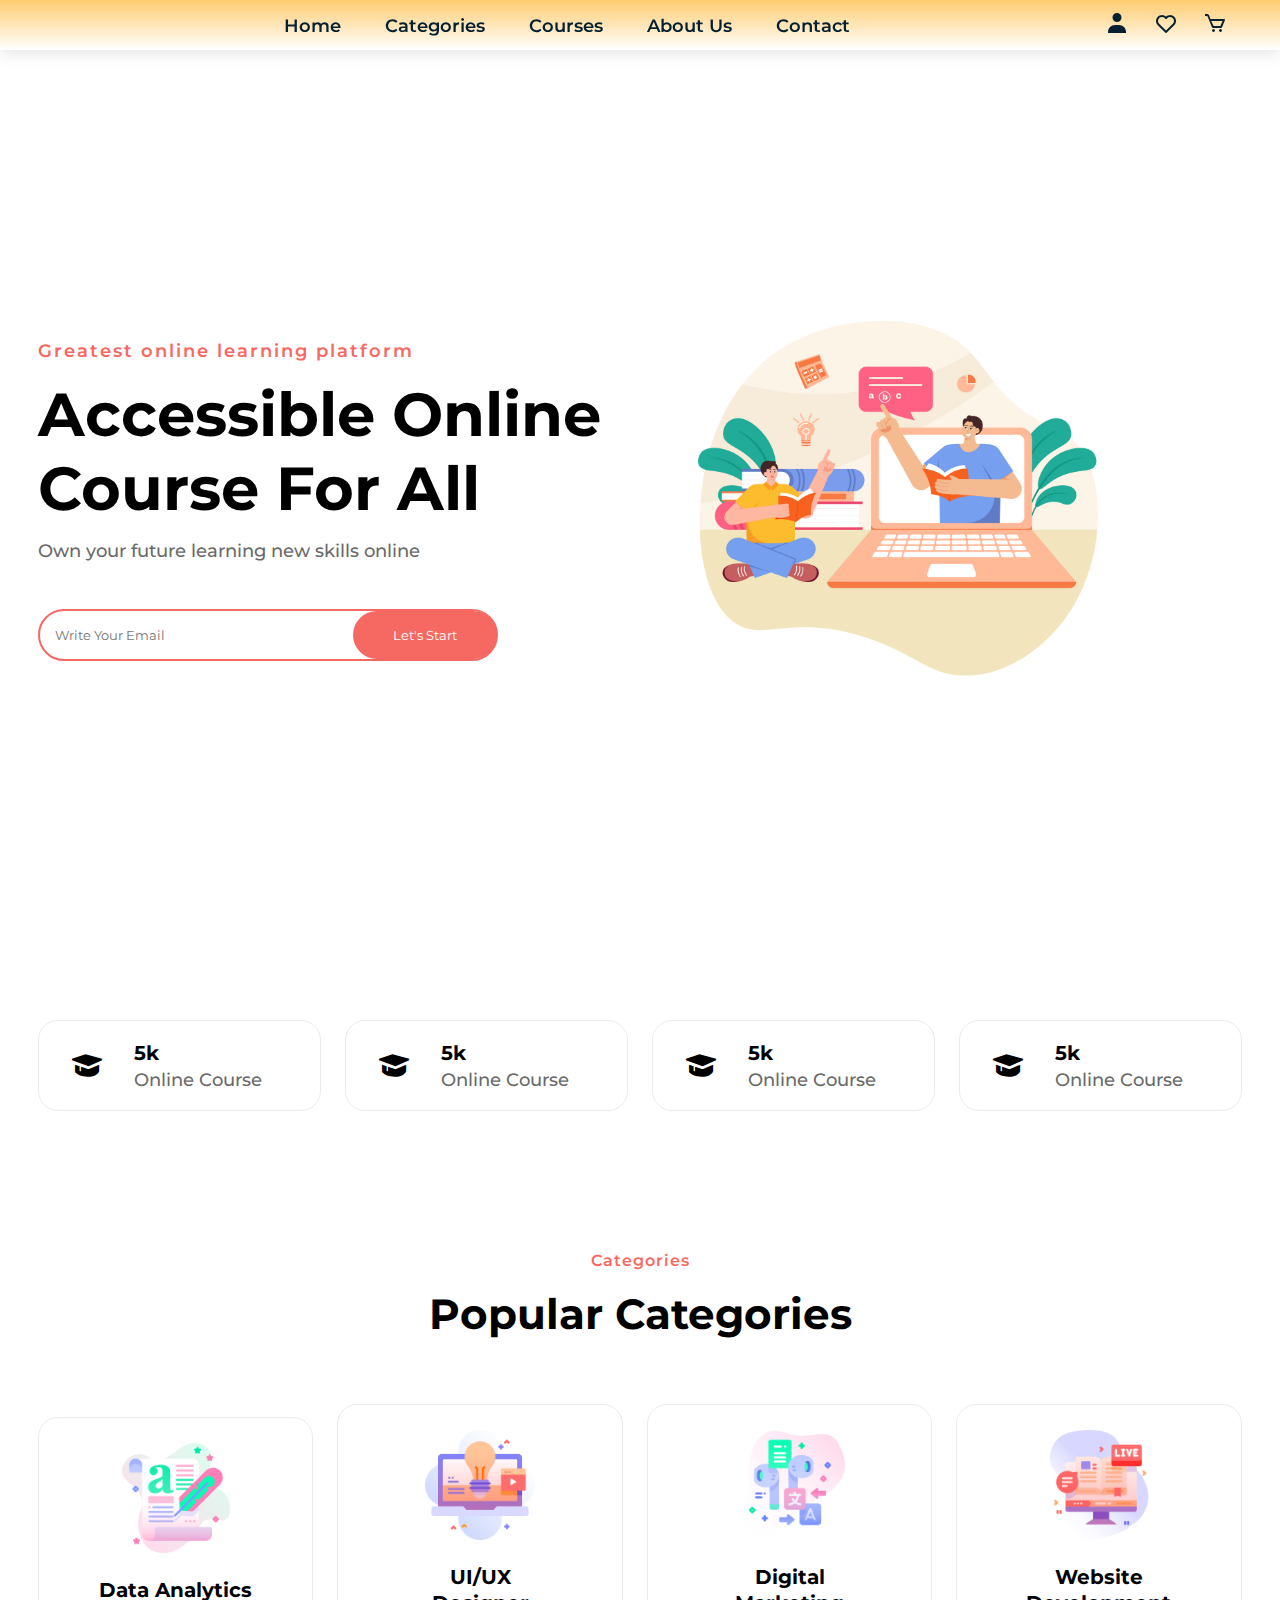
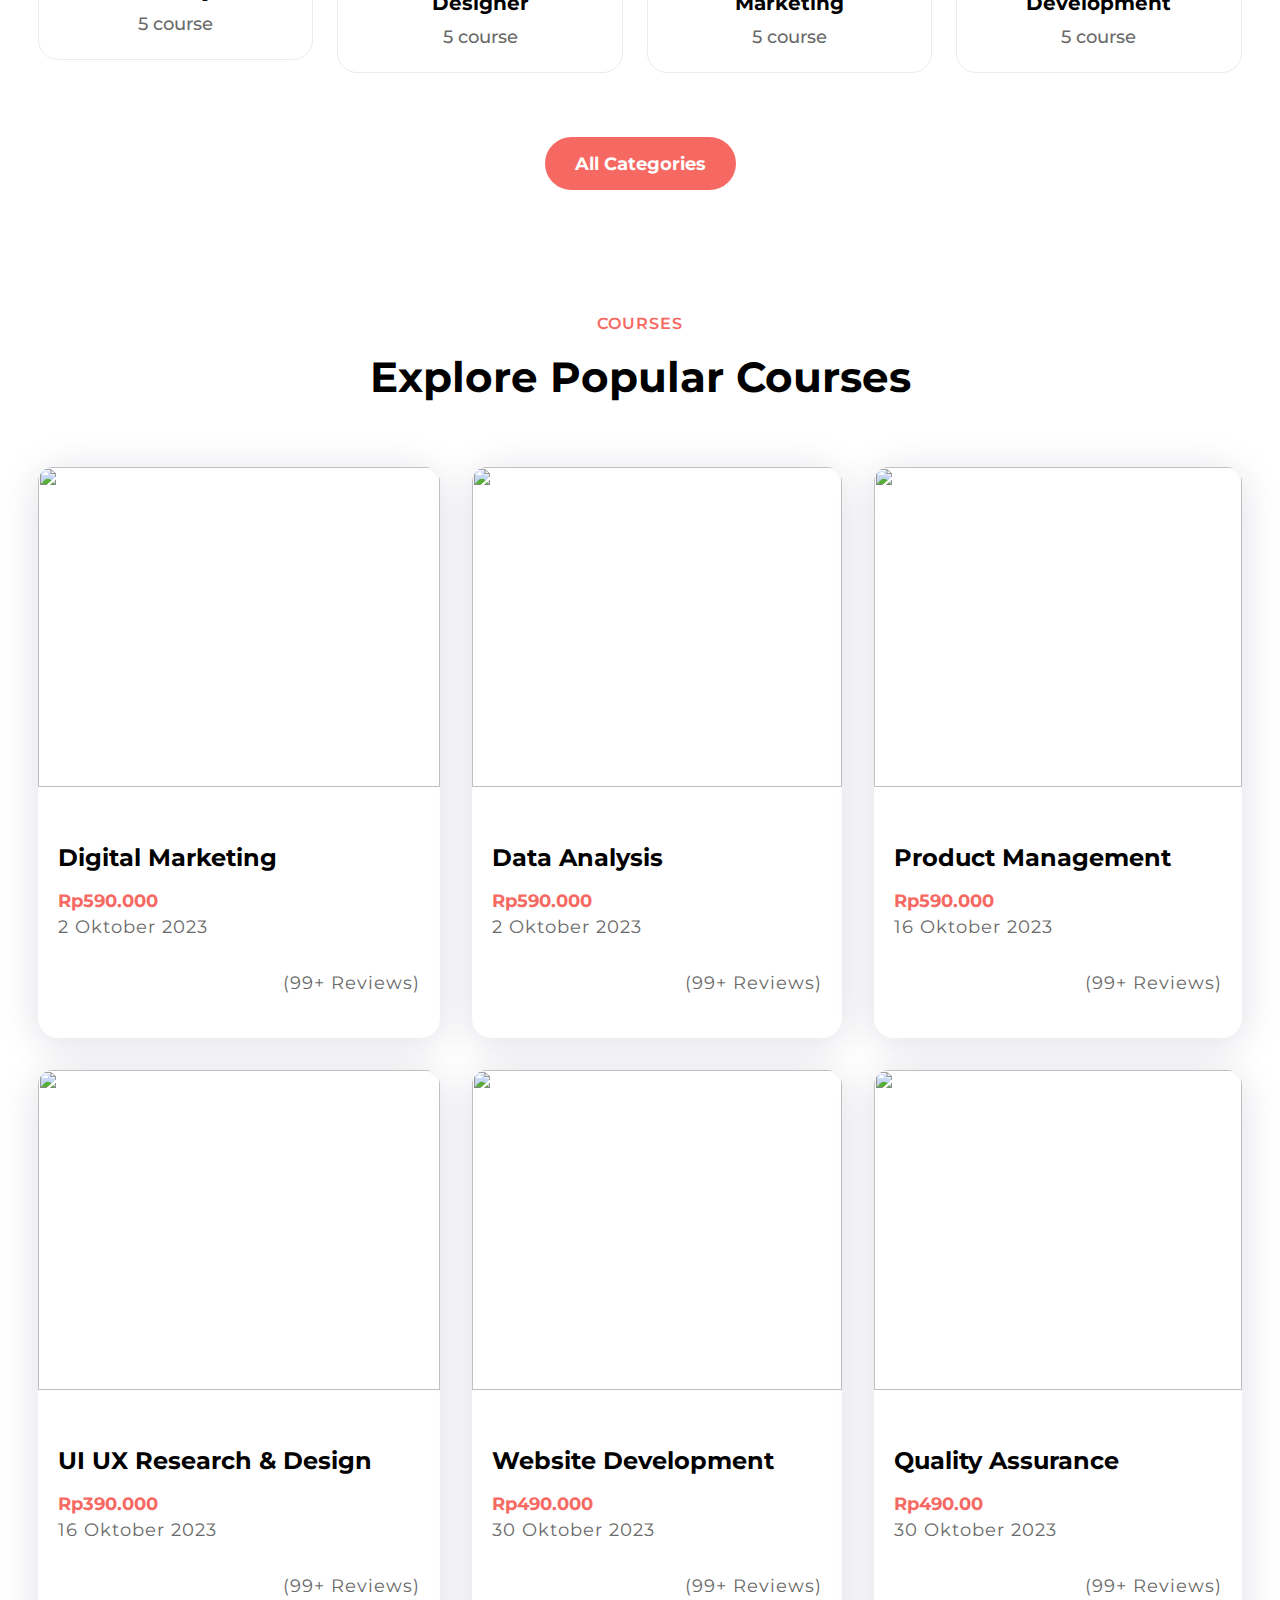
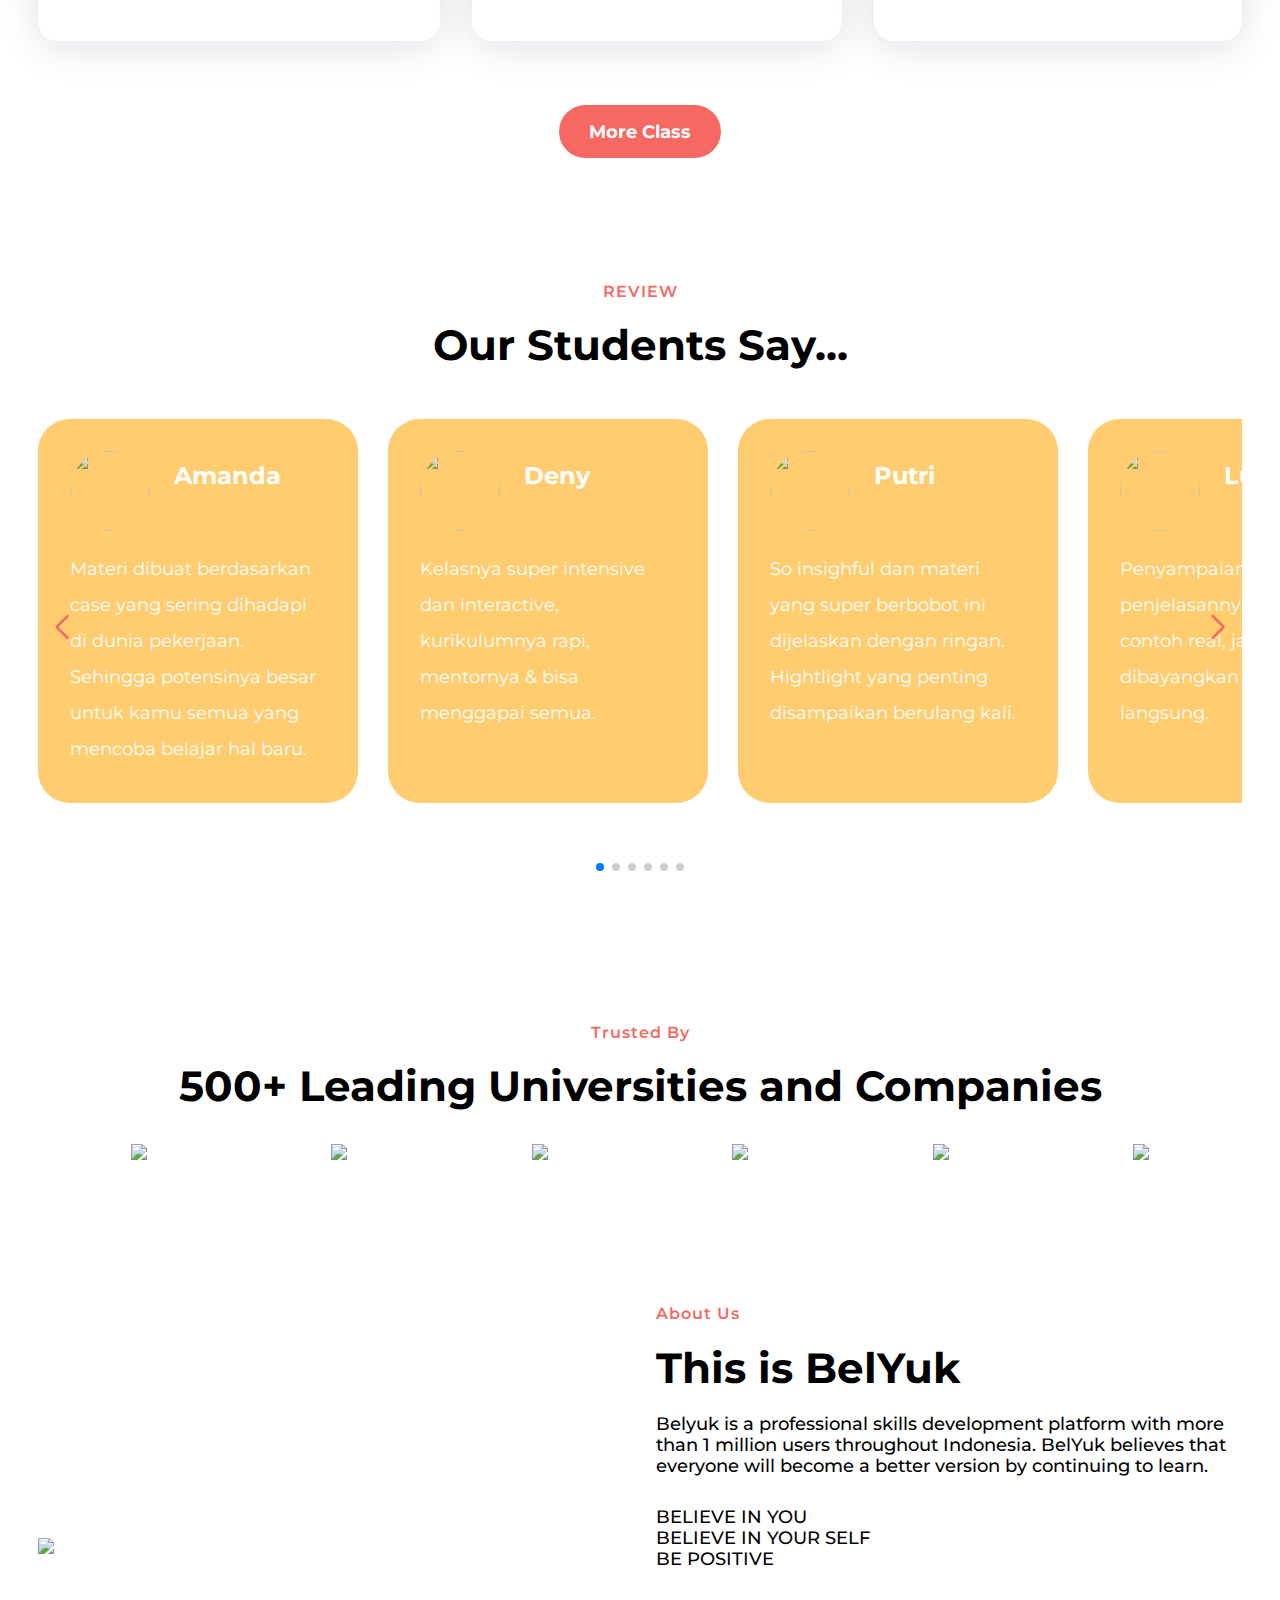
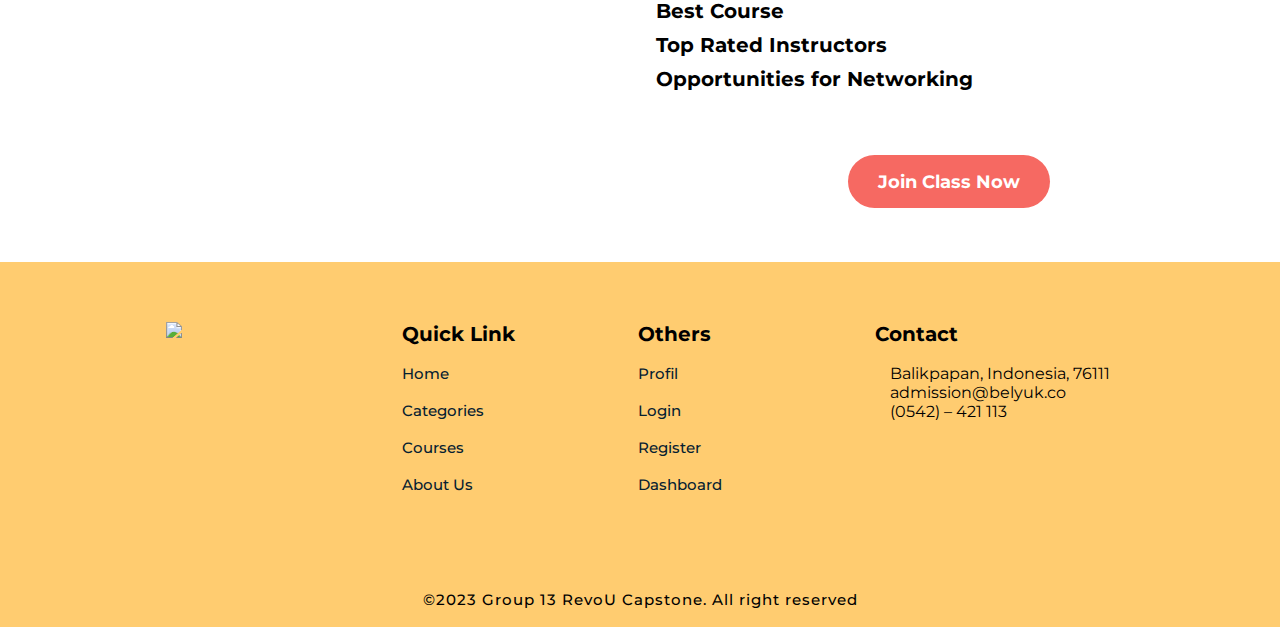
==== index.html @ 750aac70 "swipe dan gabungan awal" ====
<!DOCTYPE html>
<html lang="en">
<head>
    <meta charset="UTF-8">
    <meta name="viewport" content="width=device-width, initial-scale=1.0">
    <title>Group 13</title>

<!-- template stylesheet -->
    <link rel="stylesheet" href="css/style.css">

<!-- font stylesheet -->
    <link rel="preconnect" href="https://fonts.googleapis.com">
    <link rel="preconnect" href="https://fonts.gstatic.com" crossorigin>
    <link href="https://fonts.googleapis.com/css2?family=Montserrat:wght@300;400;500;600;700;800;900&family=Roboto:wght@100&display=swap" rel="stylesheet">

<!-- icon font stylesheet -->
    <link rel="stylesheet" href="https://cdnjs.cloudflare.com/ajax/libs/font-awesome/6.4.2/css/all.min.css" integrity="sha512-z3gLpd7yknf1YoNbCzqRKc4qyor8gaKU1qmn+CShxbuBusANI9QpRohGBreCFkKxLhei6S9CQXFEbbKuqLg0DA==" crossorigin="anonymous" referrerpolicy="no-referrer" />
    <link rel="stylesheet" href="https://unpkg.com/boxicons@latest/css/boxicons.min.css">

<!-- link swiper -->
    <link rel="stylesheet" href="https://cdn.jsdelivr.net/npm/swiper@10/swiper-bundle.min.css"/>
</head>

<body>
<!-- start header -->
<header class="sticky">
    <a href="#" class="logo">
        <img src="img/logo.png" alt="">
    </a>

    <ul class="navbar">
        <li><a href="#home">Home</a></li>
        <li><a href="#categories">Categories</a></li>
        <li><a href="#courses">Courses</a></li>
        <li><a href="#about">About Us</a></li>
        <li><a href="#contact">Contact</a></li>
    </ul>

    <div class="header-icons">
        <a href="#"><i class='bx bxs-user'></i></a>
        <a href="#"><i class='bx bx-heart'></i></a>
        <a href="#"><i class='bx bx-cart'></i></a>
        <a href="#"><i class="bx bx-menu" id="menu-icon"></i></a>
    </div>
</header>
<!-- end header -->

<!-- start home section -->
<section class="home" id="home" > 
    <div class="home-text"> 
       <h6>Greatest online learning platform</h6>
       <h1>Accessible Online Course For All</h1>
       <P>Own your future learning new skills online</P>
       <div class="latter">
           <form>
               <input type="email" placeholder="Write Your Email" required>
               <input type="submit" value="Let's Start" required>
           </form>
       </div>
    </div>
    
    <div class="home-img">
       <img src="img/home.png"> 
    </div>
</section>
<!-- end home section -->

<!-- start container section -->
<section class="container">
    <div class="container-box">
        <i class='bx bxs-graduation'></i>
        <div class="container-text">
            <h4>5k</h4>
            <p>Online Course</p>
        </div>
    </div>

    <div class="container-box">
        <i class='bx bxs-graduation'></i>
        <div class="container-text">
            <h4>5k</h4>
            <p>Online Course</p>
        </div>
    </div>

    <div class="container-box">
        <i class='bx bxs-graduation'></i>
        <div class="container-text">
            <h4>5k</h4>
            <p>Online Course</p>
        </div>
    </div>

    <div class="container-box">
        <i class='bx bxs-graduation'></i>
        <div class="container-text">
            <h4>5k</h4>
            <p>Online Course</p>
        </div>
    </div>
</section>
<!-- end container section -->

<!-- start categories section -->
<section class="categories" id="categories">
    <div class="center-text">
        <h5>Categories</h5>
        <h2>Popular Categories</h2>
    </div>

    <div class="categories-content">
        <div class="box">
            <img src="img/literature.png">
            <h3>Data Analytics</h3>
            <p>5 course</p>
        </div>

        <div class="box">
            <img src="img/idea.png">
            <h3>UI/UX Designer</h3>
            <p>5 course</p>
        </div>

        <div class="box">
            <img src="img/translator.png">
            <h3>Digital Marketing</h3>
            <p>5 course</p>
        </div>

        <div class="box">
            <img src="img/study.png">
            <h3>Website Development</h3>
            <p>5 course</p>
        </div>
    </div>
    <div class="main-btn">
        <a href="#" class="btn">All Categories</a>
    </div>
</section>
<!-- end categories section -->

<!-- start course section -->
<section class="courses" id="courses">
    <div class="center-text">
        <h5>COURSES</h5>
        <h2>Explore Popular Courses</h2>
    </div>

    <div class="courses-content">
        <div class="row">
            <img src="img/course1.png">
            <div class="courses-text">
                <h3>Digital Marketing</h3>
                <h5>Rp590.000</h5>
                <h6>2 Oktober 2023</h6>
                <div class="rating">
                    <div class="star">
                        <a href="#"><i class="fa-solid fa-star"></i></a>
                        <a href="#"><i class="fa-solid fa-star"></i></a>
                        <a href="#"><i class="fa-solid fa-star"></i></a>
                        <a href="#"><i class="fa-solid fa-star"></i></a>
                        <a href="#"><i class="fa-solid fa-star"></i></a>
                    </div>
                    <div class="review">
                        <p>(99+ Reviews)</p>
                    </div>
                </div>
            </div>
        </div>

        <div class="row">
            <img src="img/course2.png">
            <div class="courses-text">
                <h3>Data Analysis</h3>
                <h5>Rp590.000</h5>
                <h6>2 Oktober 2023</h6>
                <div class="rating">
                    <div class="star">
                        <a href="#"><i class="fa-solid fa-star"></i></a>
                        <a href="#"><i class="fa-solid fa-star"></i></a>
                        <a href="#"><i class="fa-solid fa-star"></i></a>
                        <a href="#"><i class="fa-solid fa-star"></i></a>
                        <a href="#"><i class="fa-solid fa-star"></i></a>
                    </div>
                    <div class="review">
                        <p>(99+ Reviews)</p>
                    </div>
                </div>
            </div>
        </div>

        <div class="row">
            <img src="img/course3.png">
            <div class="courses-text">
                <h3>Product Management</h3>
                <h5>Rp590.000</h5>
                <h6>16 Oktober 2023</h6>
                <div class="rating">
                    <div class="star">
                        <a href="#"><i class="fa-solid fa-star"></i></a>
                        <a href="#"><i class="fa-solid fa-star"></i></a>
                        <a href="#"><i class="fa-solid fa-star"></i></a>
                        <a href="#"><i class="fa-solid fa-star"></i></a>
                        <a href="#"><i class="fa-solid fa-star"></i></a>
                    </div>
                    <div class="review">
                        <p>(99+ Reviews)</p>
                    </div>
                </div>
            </div>
        </div>

        <div class="row">
            <img src="img/course4.png">
            <div class="courses-text">
                <h3>UI UX Research & Design</h3>
                <h5>Rp390.000</h5>
                <i class="fi fi-sr-calendar"></i><h6>16 Oktober 2023</h6>
                <div class="rating">
                    <div class="star">
                        <a href="#"><i class="fa-solid fa-star"></i></a>
                        <a href="#"><i class="fa-solid fa-star"></i></a>
                        <a href="#"><i class="fa-solid fa-star"></i></a>
                        <a href="#"><i class="fa-solid fa-star"></i></a>
                        <a href="#"><i class="fa-solid fa-star"></i></a>
                    </div>
                    <div class="review">
                        <p>(99+ Reviews)</p>
                    </div>
                </div>
            </div>
        </div>

        <div class="row">
            <img src="img/course5.png">
            <div class="courses-text">
                <h3>Website Development</h3>
                <h5>Rp490.000</h5>
                <h6>30 Oktober 2023</h6>
                <div class="rating">
                    <div class="star">
                        <a href="#"><i class="fa-solid fa-star"></i></a>
                        <a href="#"><i class="fa-solid fa-star"></i></a>
                        <a href="#"><i class="fa-solid fa-star"></i></a>
                        <a href="#"><i class="fa-solid fa-star"></i></a>
                        <a href="#"><i class="fa-solid fa-star"></i></a>
                    </div>
                    <div class="review">
                        <p>(99+ Reviews)</p>
                    </div>
                </div>
            </div>
        </div>

        <div class="row">
            <img src="img/course6.png">
            <div class="courses-text">
                <h3>Quality Assurance</h3>
                <h5>Rp490.00</h5>
                <h6>30 Oktober 2023</h6>
                <div class="rating">
                    <div class="star">
                        <a href="#"><i class="fa-solid fa-star"></i></a>
                        <a href="#"><i class="fa-solid fa-star"></i></a>
                        <a href="#"><i class="fa-solid fa-star"></i></a>
                        <a href="#"><i class="fa-solid fa-star"></i></a>
                        <a href="#"><i class="fa-solid fa-star"></i></a>
                    </div>
                    <div class="review">
                        <p>(99+ Reviews)</p>
                    </div>
                </div>
            </div>
        </div>
    </div>

    <div class="main-btn">
        <a href="#" class="btn">More Class</a>
    </div>
</section>
<!-- end course section -->

<!-- start testimonial section -->
<section class="testi" id="testi">
    <div class="center-text">
        <h5>REVIEW</h5>
        <h2>Our Students Say...</h2>
    </div>

    <div class="swiper testimonial">
        <div class="swiper-wrapper">
            <div class="swiper-slide card">
                <div class="user">
                    <img src="img/student1.png">
                    <div class="user-info">
                        <h3>Amanda</h3>
                        <div class="star">
                            <a href="#"><i class="fa-solid fa-star"></i></a>
                            <a href="#"><i class="fa-solid fa-star"></i></a>
                            <a href="#"><i class="fa-solid fa-star"></i></a>
                            <a href="#"><i class="fa-solid fa-star"></i></a>
                            <a href="#"><i class="fa-solid fa-star"></i></a>
                        </div>
                    </div>
                </div>
                <p>Materi dibuat berdasarkan case yang sering dihadapi di dunia pekerjaan. Sehingga potensinya besar untuk kamu semua yang mencoba belajar hal baru.</p>
            </div>

            <div class="swiper-slide card">
                <div class="user">
                    <img src="img/student2.png">
                    <div class="user-info">
                        <h3>Deny</h3>
                        <div class="star">
                            <a href="#"><i class="fa-solid fa-star"></i></a>
                            <a href="#"><i class="fa-solid fa-star"></i></a>
                            <a href="#"><i class="fa-solid fa-star"></i></a>
                            <a href="#"><i class="fa-solid fa-star"></i></a>
                            <a href="#"><i class="fa-solid fa-star"></i></a>
                        </div>
                    </div>
                </div>
                <p>Kelasnya super intensive dan interactive, kurikulumnya rapi, mentornya & bisa menggapai semua.</p>
            </div>

            <div class="swiper-slide card">
                <div class="user">
                    <img src="img/student3.png">
                    <div class="user-info">
                        <h3>Putri</h3>
                        <div class="star">
                            <a href="#"><i class="fa-solid fa-star"></i></a>
                            <a href="#"><i class="fa-solid fa-star"></i></a>
                            <a href="#"><i class="fa-solid fa-star"></i></a>
                            <a href="#"><i class="fa-solid fa-star"></i></a>
                            <a href="#"><i class="fa-solid fa-star"></i></a>
                        </div>
                    </div>
                </div>
                <p>So insighful dan materi yang super berbobot ini dijelaskan dengan ringan. Hightlight yang penting disampaikan berulang kali.</p>
            </div>

            <div class="swiper-slide card">
                <div class="user">
                    <img src="img/student4.png">
                    <div class="user-info">
                        <h3>Luthvy</h3>
                        <div class="star">
                            <a href="#"><i class="fa-solid fa-star"></i></a>
                            <a href="#"><i class="fa-solid fa-star"></i></a>
                            <a href="#"><i class="fa-solid fa-star"></i></a>
                            <a href="#"><i class="fa-solid fa-star"></i></a>
                            <a href="#"><i class="fa-solid fa-star"></i></a>
                        </div>
                    </div>
                </div>
                <p>Penyampaiannya jelas, penjelasannya dengan contoh real, jadi bisa dibayangkan secara langsung.</p>
            </div>

            <div class="swiper-slide card">
                <div class="user">
                    <img src="img/student5.png">
                    <div class="user-info">
                        <h3>Lola</h3>
                        <div class="star">
                            <a href="#"><i class="fa-solid fa-star"></i></a>
                            <a href="#"><i class="fa-solid fa-star"></i></a>
                            <a href="#"><i class="fa-solid fa-star"></i></a>
                            <a href="#"><i class="fa-solid fa-star"></i></a>
                            <a href="#"><i class="fa-solid fa-star"></i></a>
                        </div>
                    </div>
                </div>
                <p>Gabung BelYuk jadi salah satu keputusan terbaik karna delain module dan ilmunya dapet, networking juga dapet.</p>
            </div>

            <div class="swiper-slide card">
                <div class="user">
                    <img src="img/student6.png">
                    <div class="user-info">
                        <h3>Edlyn</h3>
                        <div class="star">
                            <a href="#"><i class="fa-solid fa-star"></i></a>
                            <a href="#"><i class="fa-solid fa-star"></i></a>
                            <a href="#"><i class="fa-solid fa-star"></i></a>
                            <a href="#"><i class="fa-solid fa-star"></i></a>
                            <a href="#"><i class="fa-solid fa-star"></i></a>
                        </div>
                    </div>
                </div>
                <p>Belyuk ga ada lawan! Lengkap banget materinya. Khusus buat yang niat dan serius.</p>
            </div>
        </div>
        <div class="swiper-pagination"></div>
        <div class="swiper-button-prev swpr-btn"></div>
        <div class="swiper-button-next swpr-btn"></div>
    </div>
</section>
<!-- end testimonial section -->

<!-- start cta section -->
<section class="cta">
    <div class="center-text">
        <h5>Trusted By</h5>
        <h2>500+ Leading Universities and Companies</h2>
    </div>

    <div class="cta-content">
        <div class="cta-img">
            <img src="img/cta1.png">
        </div>

        <div class="cta-img">
            <img src="img/cta2.png">
        </div>

        <div class="cta-img">
            <img src="img/cta3.png">
        </div>

        <div class="cta-img">
            <img src="img/cta4.png">
        </div>

        <div class="cta-img">
            <img src="img/cta5.png">
        </div>

        <div class="cta-img">
            <img src="img/cta6.png">
        </div>
    </div>
</section>
<!-- end cta section -->

<!-- start about section -->
<section class="about" id="about">
    <div class="about-img">
        <img src="img/about.png">
    </div>

    <div class="about-text">
        <h5>About Us</h5>
        <h2>This is BelYuk</h2>
        <p>Belyuk is a professional skills development platform with more than 1 million users throughout Indonesia. BelYuk believes that everyone will become a better version by continuing to learn.</p>
        <p>BELIEVE IN YOU<br>BELIEVE IN YOUR SELF<br>BE POSITIVE</p>
        <h4><i class="fa-regular fa-circle-check"></i> Best Course</h4>
        <h4><i class="fa-regular fa-circle-check"></i> Top Rated Instructors</h4>
        <h4><i class="fa-regular fa-circle-check"></i> Opportunities for Networking</h4>
        <div class="main-btn">
            <a href="#" class="btn">Join Class Now</a>
        </div>
    </div>
</section>
<!-- end about section -->

<!-- start footer -->
<section class="footer" id="footer">
    <div class="main-footer">
        <div class="footer-content">
            <img src="img/logo.png">
             <div class="sosmed">
                <a href="#"><i class="fa-brands fa-square-facebook"></i></a>
                <a href="#"><i class="fa-brands fa-square-instagram"></i></a>
                <a href="#"><i class="fa-brands fa-square-x-twitter"></i></a>
                <a href="#"><i class="fa-brands fa-linkedin"></i></a>
             </div>
        </div>

        <div class="footer-content">
            <h4 class="text-footer">Quick Link</h4>
            <li><a href="#home">Home</a></li>
            <li><a href="#categories">Categories</a></li>
            <li><a href="#courses">Courses</a></li>
            <li><a href="#about">About Us</a></li>
        </div>

        <div class="footer-content">
            <h4 class="text-footer">Others</h4>
            <li><a href="#">Profil</a></li>
            <li><a href="#">Login</a></li>
            <li><a href="#">Register</a></li>
            <li><a href="#">Dashboard</a></li>
        </div>

        <div class="footer-content">
            <h4 class="text-footer">Contact</h4>
            <p><i class="fa fa-map-marker-alt me-3"></i>Balikpapan, Indonesia, 76111</p>
            <p><i class="fa-solid fa-envelope"></i>admission@belyuk.co</p>
            <p><i class="fa-solid fa-phone"></i>(0542) – 421 113</p>
        </div>
    </div>
</section>
<!-- end footer -->

<!-- copyright -->
<div class="last-text">
    <p>©2023 Group 13 RevoU Capstone. All right reserved</p>
</div>

<!-- link swiper js -->
<script src="https://cdn.jsdelivr.net/npm/swiper@10/swiper-bundle.min.js"></script>

<!-- template js file link -->
<script src="js/script.js"></script>
</body>
</html>
---- css/style.css ----
*{
    padding: 0;
    margin: 0;
    box-sizing: border-box;
    font-family: 'Montserrat', sans-serif;
    list-style: none;
    text-decoration: none;
    scroll-behavior: smooth;
}
:root{
    --big-font: 3.8rem;
    --h2-font:2.6rem;
    --p-font: 1.1rem;
}

/* header */
header{
    position: sticky;
    width: 100%;
    top: 0;
    right: 0;
    z-index: 1000;
    display: flex;
    align-items: center;
    justify-content: space-between;
    background: linear-gradient(180deg, #ffCC70, #fff);
    padding: 23px 13%;
    box-shadow: 0px 4px 15px rgb(0 0 0 / 10%);
    transition: all.40s ease;
}
.logo img{
    height: auto;
    width: 100px;
    max-width: 100%;
}

.navbar{
    display: flex;
}
.navbar a{
    color: #052030;
    font-weight: 600; 
    font-size: var(--p-font);
    padding: 10px 22px;
    transition: all .40s ease;
}
.navbar a:hover{
    color: #fff;
}
.header-icons{
    display: flex;
    align-items: center;
}
.header-icons i{
    margin-left: 10px;
    font-size: 24px;
    color: #052030;
    margin-right: 15px;
}
.header-icons a:hover{
    transform: scale(1.2);
}
#menu-icon{
    font-size: 24px;
    color: #052030;
    z-index: 10001;
    cursor: pointer;
    display: none;
}

/* home section */
section{
    padding: 80px 13%; /* menyesuaikan device */
}
.home{
    position: relative;
    height: 100vh;
    width:  100%;
    background: url(../img/bg2.png);
    background-size: cover;
    background-position: center;
    display: grid;
    grid-template-columns: repeat(2, 1fr);
    gap: 1rem;
    align-items: center;
}
.home-text h1{
    font-size: var(--big-font);
    margin: 15px 0 15px;
}
.home-text h6{
    color: #f66962;
    font-size: 18px;
    font-weight: 600;
    letter-spacing: 2px;
}
.home-text p{
    color: #696969;
    font-size: var(--p-font);
    font-weight: 500;
    margin-bottom: 48px;
}
.latter form{
    width: 100%;
    max-width: 460px;
    position: relative;
}
.latter form input:first-child{
    display: inline-block;
    width: 100%;
    outline: none;
    padding: 16px 140px 16px 15px;
    border: 2px solid #f66962;
    border-radius: 30px;
}
.latter form input:last-child{
    position: absolute;
    display: inline-block;
    border: none;
    outline: none;
    background: #f66962;
    color: #fff;
    padding: 16px 40px;
    border-radius: 30px;
    cursor: pointer;
    top: 2px;
    right: 1px;
}
.home-img i{
    height: auto;
    width: 100%;
}

/* container section */
.container{
    padding: 70px 11%;
    display: grid;
    grid-template-columns: repeat(auto-fit, minmax(270px, auto));
    gap: 1.5rem;
    align-items: center;
    cursor: pointer;
}
.container-box{
    display: flex;
    align-items: center;
    gap: 1.8rem;
    border: 1px solid #e9ecef;
    border-radius: 20px;
    padding: 20px 30px;
    box-shadow: -11.729px -11.729px 32px rgb(255 255 255 / 15%);
    transition: all .40s ease;
}
.container-box:hover{
    transform: translate(-15px);
}
.container-box i{
    font-size: 36px;
}
.container-text h4{
    font-size: 20px;
    font-weight: 700;
    margin-bottom: 4px;
}
.container-text p{
    font-size: var(--p-font);
    color: #696969;
    font-weight: 500;
}

/* categories section */
.center-text{
    text-align: center;
}
.center-text h5{
    color: #f66962;
    font-size: 16px;
    font-weight: 600;
    letter-spacing: 1px;
    margin-bottom: 20px;
}
.center-text h2{
    font-size: var(--h2-font);
    line-height: 1.2;
}
.categories-content{
    display: grid;
    grid-template-columns: repeat(auto-fit, minmax(200px, auto));
    gap: 1.5rem;
    align-items: center;
    cursor: pointer;
    text-align: center;
    margin-top: 4rem;
}
.box img{
    height: auto;
    width: 110px;
    margin-bottom: 20px;
}
.box{
    padding: 25px 60px;
    border: 1px solid #e9ecef;
    border-radius: 20px;
    
    box-shadow: -11.729px -11.729px 32px rgb(255 255 255 / 15%);
    transition: all .40s ease;
}
.box:hover{
    transform: translateY(-15px);
}
.box h3{
    font-size: 20px;
    font-weight: 700;
    margin-bottom: 10px;
    line-height: 1.3;
    transition: all .40s ease;
}
.box h3:hover{
    color: #f66962;
}
.box p{
    font-size: var(--p-font);
    color: #696969;
    font-weight: 500;
}

/* css button */
.main-btn{
    text-align: center;
    margin-top: 5rem;
}
.btn{
    display: inline;
    padding: 16px 30px;
    font-size: var(--p-font);
    font-weight: 700;
    background: #f66962;
    color: #fff;
    border-radius: 30px;
    transition: all .40s ease;
}
.btn:hover{
    transform: scale(0.9) translateY(-5px);
}

/* course section */
.courses{
    background: url(../img/bg1.png);
    background-size: cover;
    background-position: center;
}
.courses-content{
    display: grid;
    grid-template-columns: repeat(auto-fit, minmax(320px, auto));
    gap: 2rem;
    align-items: center;
    margin-top: 4rem;
    cursor: pointer;
    border-radius: 15px;
}
.row{
    background-color: #fff;
    padding: 0px 0px 10px 0px;
    border-radius: 20px;
    box-shadow: 0px 5px 40px rgb(19 8 73 / 13%);
    transition: all .40s ease;
}
.row:hover{
    transform: translateY(-15px);
}
.row img{
    width: 100%;
    height: 320px;
    object-fit: cover;
    border-radius: 15px 15px 0px 0px;
}
.courses-text{
    padding: 35px 20px;
}
.courses-text h5{
    color: #f66962; 
    font-size: 18px;
    font-weight: 700;
}
.courses-text h3{
    font-size: 24px;
    font-weight: 700;
    line-height: 34px;
    margin: 15px 0 15px;
    transition: all .40s ease;
}
.courses-text h3:hover{
    color: #f66962;
}
.courses-text h6{
    color: #696969;
    font-size: var(--p-font);
    font-weight: 400;
    line-height: 30px;
    letter-spacing: 1px;
    margin-bottom: 30px;
}
.rating{
    display: flex;
    align-items: center;
    flex-wrap: wrap;
    justify-content: space-between;
}
.star i{
    color: #f66962;
    margin-right: 2px;
    font-size: 17px;
}
.review p{
    color: #696969;
    font-size: var(--p-font);
    font-weight: 400;
    letter-spacing: 1px;
}

/* testimonial section */
.swiper{
    width: 100%;
    height: 32rem;
}

.testimonial .swpr-btn::before, .testimonial .swpr-btn::after{
    color:#f66962;
    font-size: 24px;
    font-weight: bolder;
}

.testimonial .card{
    max-width: 20rem;
    height: 24rem;
    border-radius: 2rem;
    background-color: #ffCC70;
    padding: 2rem;
    margin-top: 3rem;
    user-select: none;
    overflow: hidden;
}
.testimonial .card p{
    margin-top: 20px;
    line-height: 2;
    font-size: 18px;
    color: #fff;
}
.testimonial .card .user{
    display: flex;
    align-items: center;
    gap: 1.5rem;
}
.testimonial .card .user img{
    height: 5rem;
    width: 5rem;
    border-radius: 50%;
    object-fit: cover;
}
.testimonial .card .user h3{
    font-size: 24px;
    color: #fff;
    margin-bottom: .7rem;
}

/* cta section */
.cta-content{
    display: grid;
    grid-template-columns: repeat(auto-fit, minmax(170px, auto));
    align-items: center;
    text-align:center;
    margin-top: 2rem;
}
.cta-content img{
    height: auto;
    width: 160px;
    max-width: 100%;
}

/* about section */
.about{
    background: url(../img/bg2.png);
    background-size: cover;
    background-position: center;
    display: grid;
    grid-template-columns: repeat(2, 1fr);
    gap: 2rem;
    align-items: center;
}
.about-img img{
    width: 100%;
    height: auto;
}
.about-text h5{
    color: #f66962;
    font-size: 16px;
    font-weight: 600;
    letter-spacing: 1px;
    margin-bottom: 20px;
}
.about-text h2{
    font-size: var(--h2-font);
    line-height: 1, 2;
    margin-bottom: 20px;
}
.about-text p{
    font-size: var(--p-font);
    font-weight: 500;
    margin-bottom: 30px;
}
.about-text h4{
    font-size: 20px;
    margin-bottom: 10px;
}


/* footer */
.footer{
    padding: 60px 13%;
    background: #ffCC70;
}
.main-footer{
    display: grid;
    grid-template-columns: repeat(auto-fit, minmax(200px, auto));
    gap: 2rem;
}
.text-footer{
    font-size: 20px;
    margin-bottom: 18px;
}
.footer-content img{
    height: auto;
    width: 160px;
    max-width: 100%;
    margin-bottom: 30px;
}
.footer-content li{
    margin-bottom: 18px;
}
.footer-content li a{
    display: block;
    color: #052030;
    font-weight: 500;
    font-size: 15px;
    transition: all .40s ease;
}
.footer-content li a:hover{
    transform: translateX(10px);
    color: #fff;
}
.footer-content p i{
    font-size: 15px;
    color: #052030;
    margin: 0 15px 15px 0;
}
.sosmed{
    display: flex;
    position: relative;
    margin-bottom: 18px;
}
.sosmed a{
    font-size: 30px;
    color: #052030;
    margin: 0 10px;
    transition: all .40s ease;
}
.sosmed a:hover{
    color: #fff;
}

/* copyright */
.last-text p{
    text-align: center;
    padding: 18px;
    font-size: 15px;
    font-weight: 500;
    letter-spacing: 1px;
    background-color: #ffCC70;
}

/* responsive css */
@media (max-width: 1410px) {
    header{
        padding: 10px 3%;
        transition: .2s; 
    }
    header.sticky{
        padding: 12px 3%;
        transition: .2s;
    }
    section{
        padding: 70px 3%;
        transition: .2s;
    }
    .container{
        padding: 70px 3%;
        transition: .2s;
    }
    .contact{
        padding: 60px 3%;
        transition: .2s;
    }
}

@media (max-width: 1050px) {
    .root{
        --big-font: 3.2rem;
        --h2-font: 2rem;
        --p-font: 1rem;
        transition: .1s; 
    }
    .home{
        height: 84vh;
    }
}

@media (max-width: 1024px) {
    #menu-icon{
        display: block;
    }
    .navbar{
        position: absolute;
        top: 100%;
        right: -100%;
        width: 300px;
        height: 110vh;
        background: #ffCC70;
        display: flex;
        flex-direction: column;
        align-items: center;
        padding: 170px 30px;
        transition: all .40s ease;
    }
    .navbar a{
        display: block;
        margin: 1.3rem 0;
        color: #052030;
    }
    .narbar a:hover{
        color: #fff;
        transform: translateY(-5px);
    }
    .navbar.open{
        right: 0;
    }
}

@media (max-width: 890px) {
    .home{
        height: 150vh;
        grid-template-columns: 1fr;
        gap: 1rem;
    }
    .home-text{
        padding-top: 20px;
    }
    .home-img{
        text-align: center;
    }
    .home img img{
        height: auto;
        width: 100%;
    }
    .about{
        grid-template-columns: 1fr;
        gap: 1rem;
    }
}

@media (max-width: 600px) {
    .home{
        height: 120vh;
    }
}
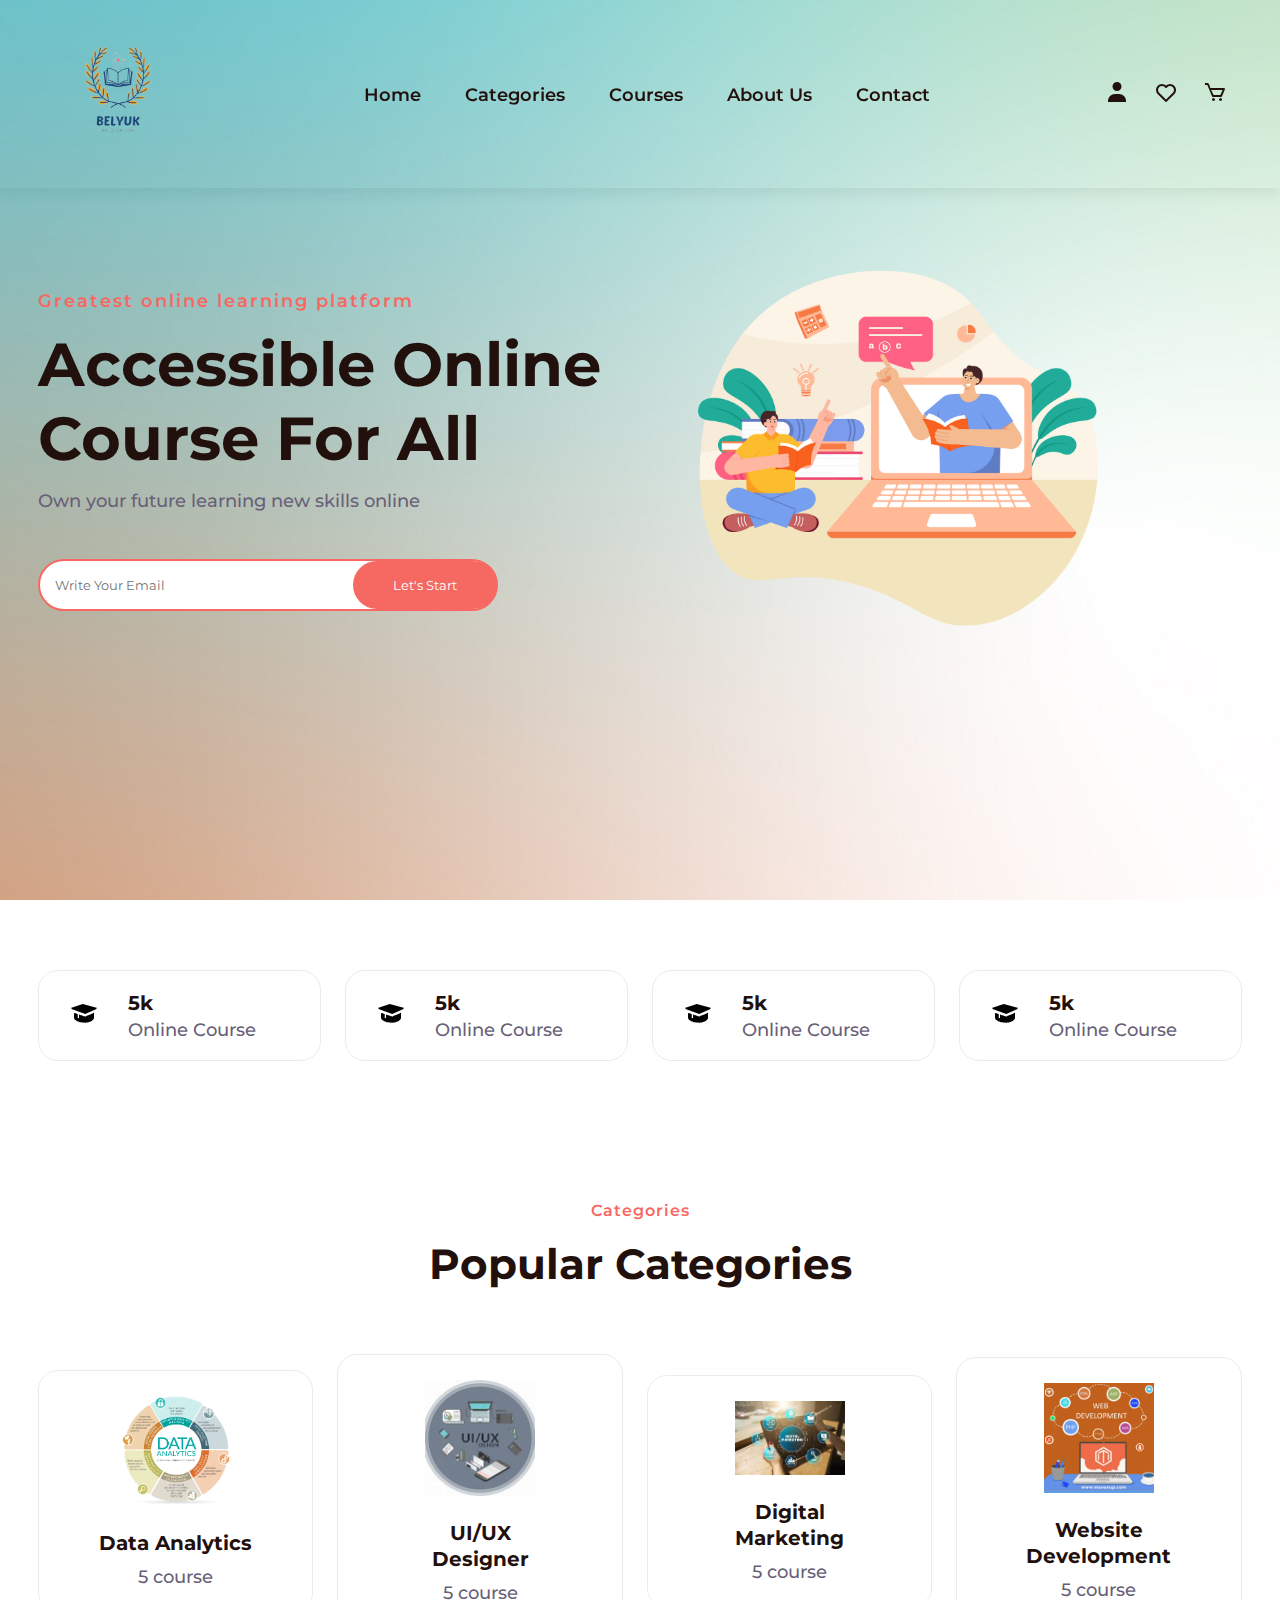
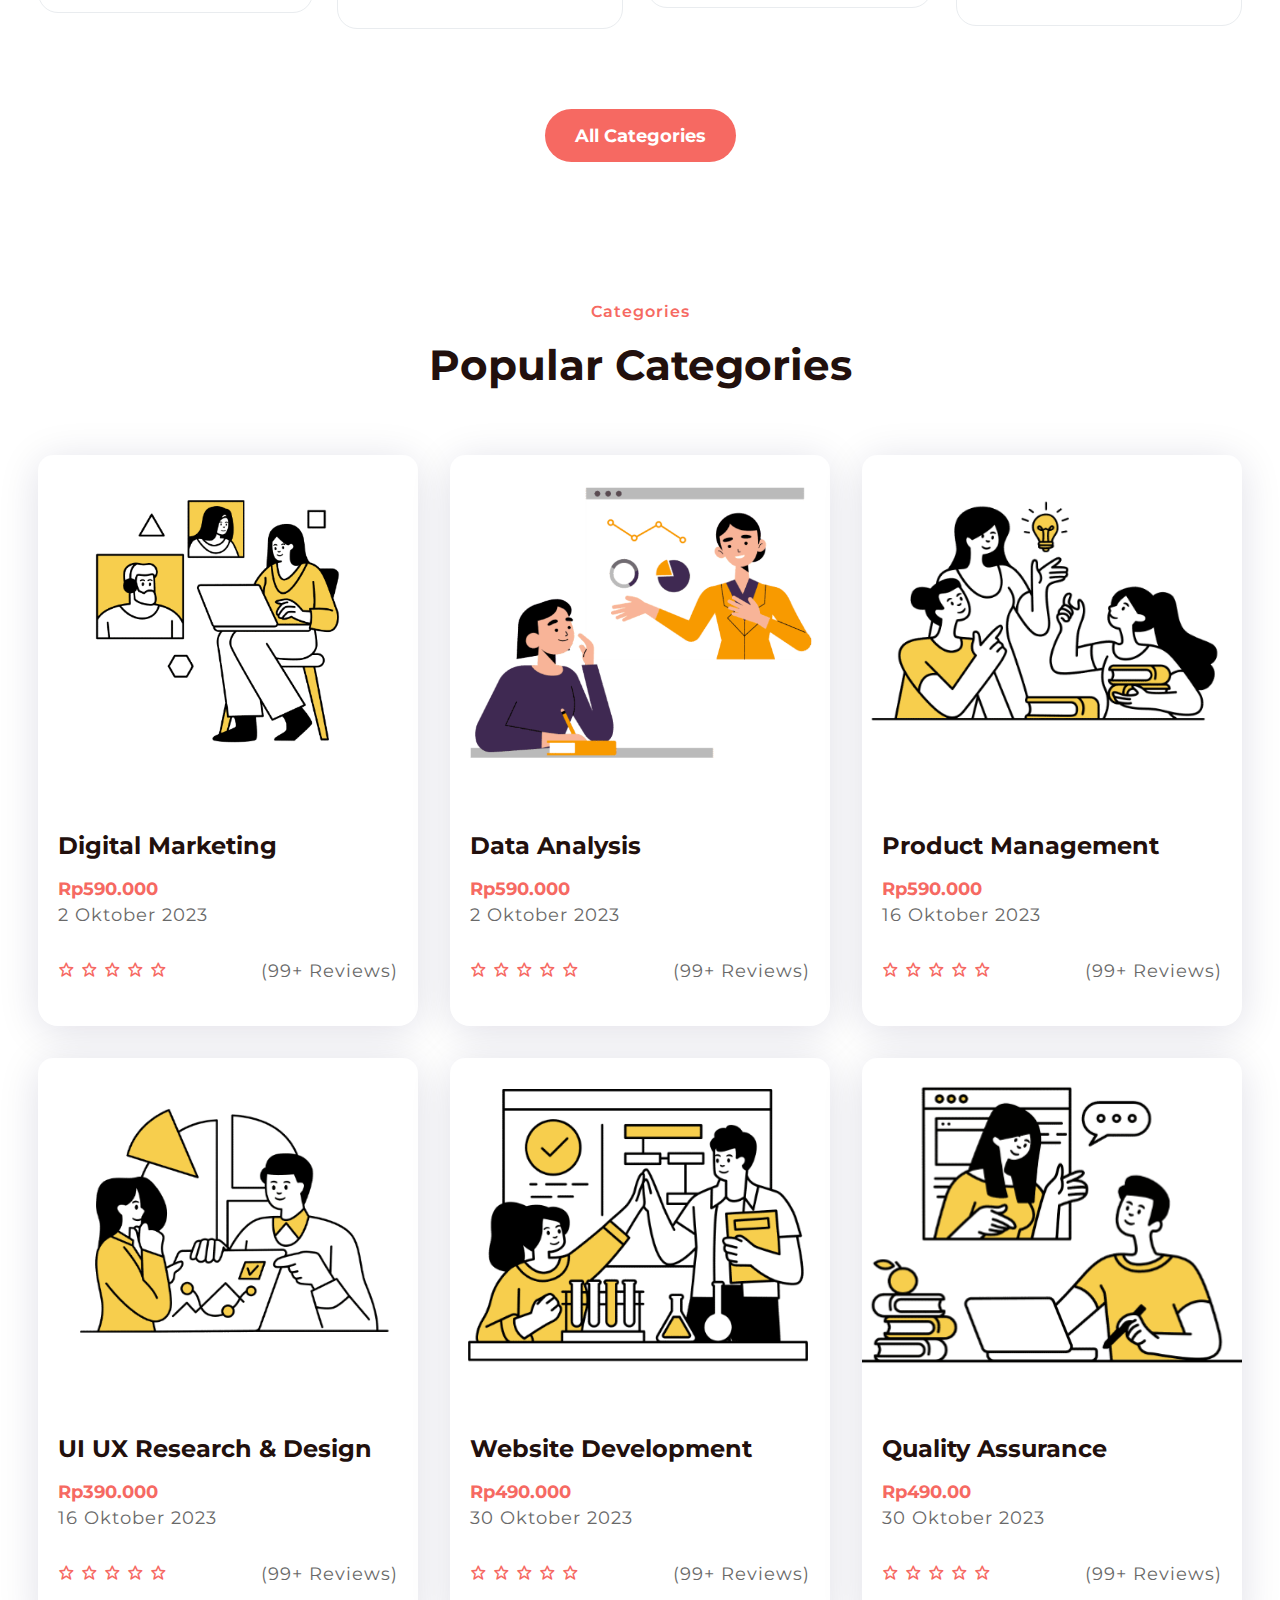
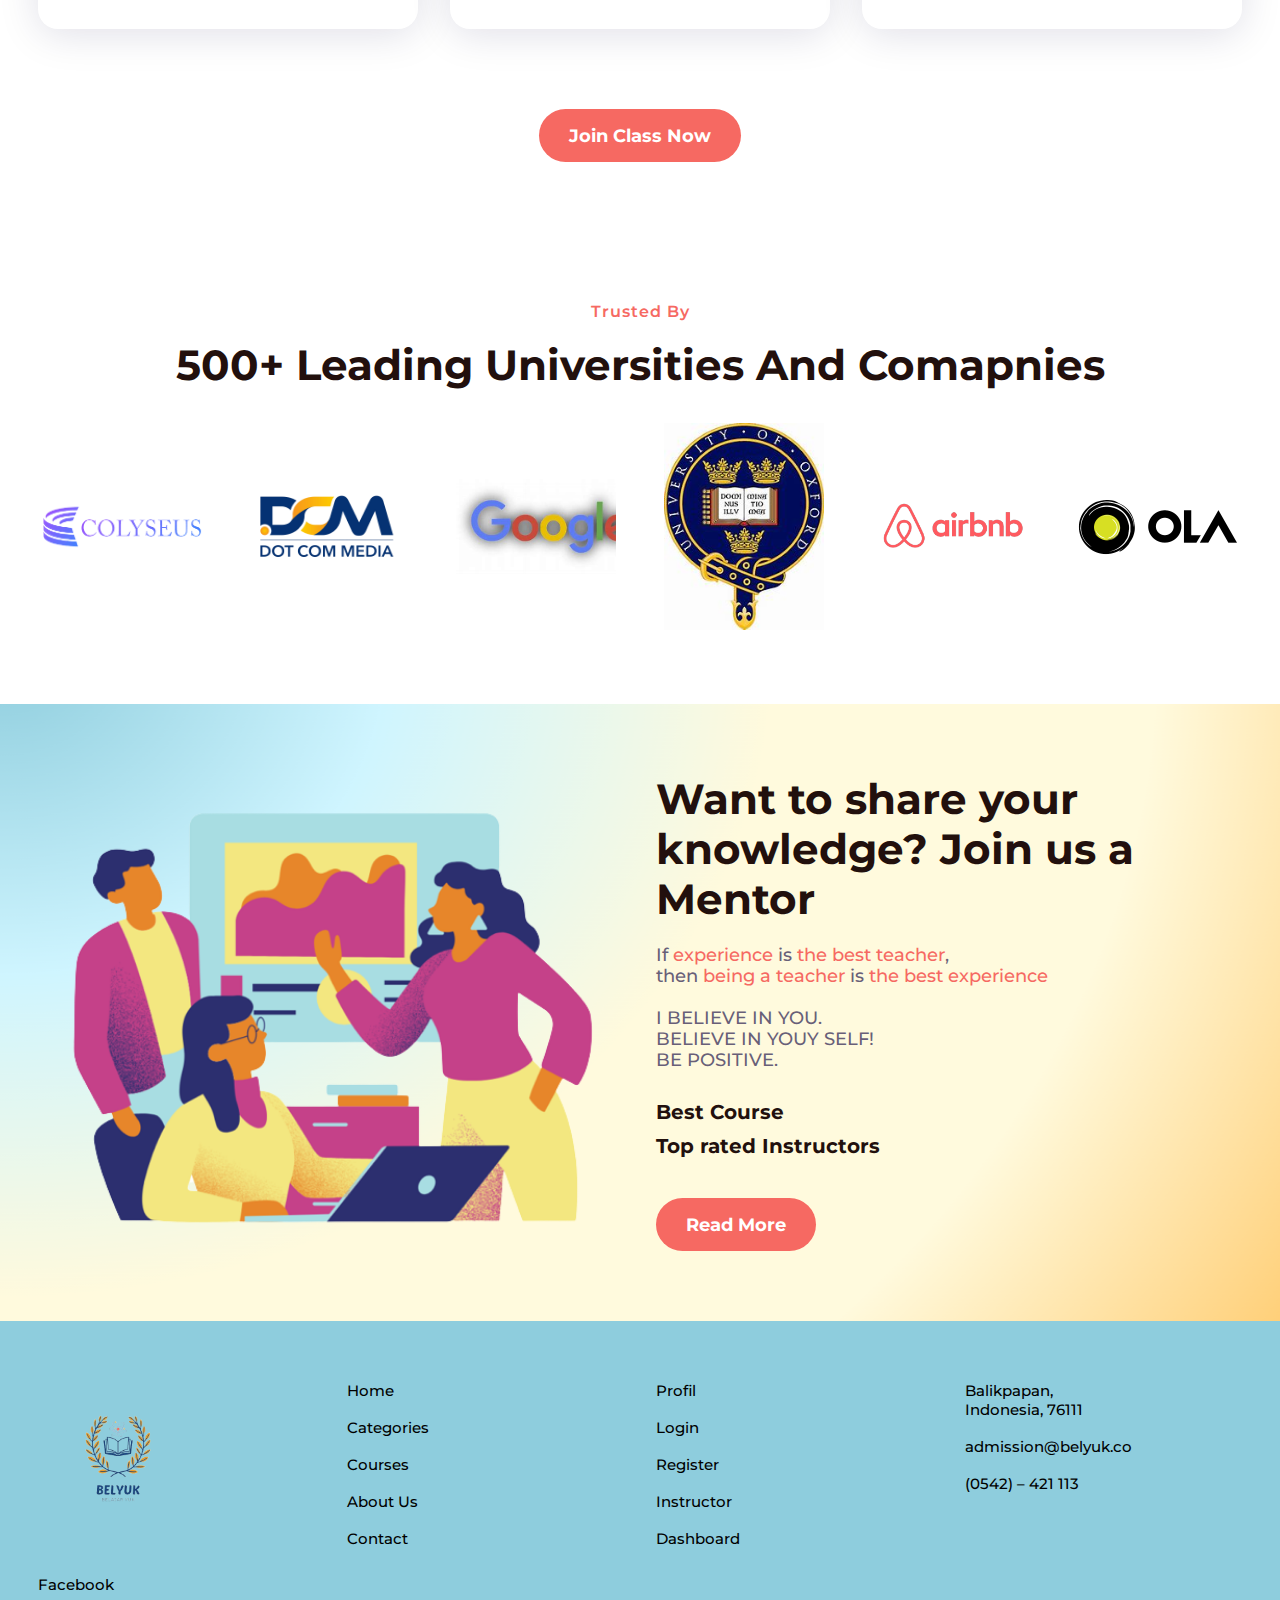
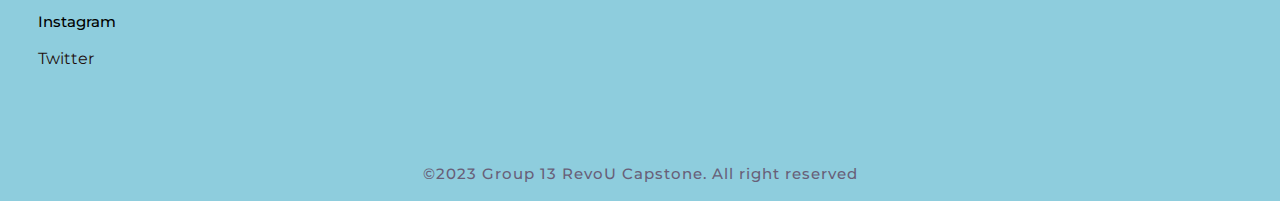
==== commit d752deb1: "nyoba" ====
--- a/index.html
+++ b/index.html
@@ -4,504 +4,488 @@
     <meta charset="UTF-8">
     <meta name="viewport" content="width=device-width, initial-scale=1.0">
     <title>Group 13</title>
-
-<!-- template stylesheet -->
-    <link rel="stylesheet" href="css/style.css">
-
-<!-- font stylesheet -->
+    <!-- custom css link -->
+    <link rel="stylesheet" href="style.css">
+    <link rel="stylesheet"
+    href="https://unpkg.com/boxicons@latest/css/boxicons.min.css">
     <link rel="preconnect" href="https://fonts.googleapis.com">
     <link rel="preconnect" href="https://fonts.gstatic.com" crossorigin>
     <link href="https://fonts.googleapis.com/css2?family=Montserrat:wght@300;400;500;600;700;800;900&family=Roboto:wght@100&display=swap" rel="stylesheet">
-
-<!-- icon font stylesheet -->
-    <link rel="stylesheet" href="https://cdnjs.cloudflare.com/ajax/libs/font-awesome/6.4.2/css/all.min.css" integrity="sha512-z3gLpd7yknf1YoNbCzqRKc4qyor8gaKU1qmn+CShxbuBusANI9QpRohGBreCFkKxLhei6S9CQXFEbbKuqLg0DA==" crossorigin="anonymous" referrerpolicy="no-referrer" />
-    <link rel="stylesheet" href="https://unpkg.com/boxicons@latest/css/boxicons.min.css">
-
-<!-- link swiper -->
-    <link rel="stylesheet" href="https://cdn.jsdelivr.net/npm/swiper@10/swiper-bundle.min.css"/>
 </head>
-
 <body>
-<!-- start header -->
-<header class="sticky">
-    <a href="#" class="logo">
-        <img src="img/logo.png" alt="">
-    </a>
-
-    <ul class="navbar">
-        <li><a href="#home">Home</a></li>
-        <li><a href="#categories">Categories</a></li>
-        <li><a href="#courses">Courses</a></li>
-        <li><a href="#about">About Us</a></li>
-        <li><a href="#contact">Contact</a></li>
-    </ul>
-
-    <div class="header-icons">
-        <a href="#"><i class='bx bxs-user'></i></a>
-        <a href="#"><i class='bx bx-heart'></i></a>
-        <a href="#"><i class='bx bx-cart'></i></a>
-        <a href="#"><i class="bx bx-menu" id="menu-icon"></i></a>
-    </div>
-</header>
-<!-- end header -->
-
-<!-- start home section -->
-<section class="home" id="home" > 
-    <div class="home-text"> 
-       <h6>Greatest online learning platform</h6>
-       <h1>Accessible Online Course For All</h1>
-       <P>Own your future learning new skills online</P>
-       <div class="latter">
-           <form>
-               <input type="email" placeholder="Write Your Email" required>
-               <input type="submit" value="Let's Start" required>
-           </form>
-       </div>
-    </div>
-    
-    <div class="home-img">
-       <img src="img/home.png"> 
-    </div>
-</section>
-<!-- end home section -->
-
-<!-- start container section -->
-<section class="container">
-    <div class="container-box">
-        <i class='bx bxs-graduation'></i>
-        <div class="container-text">
-            <h4>5k</h4>
-            <p>Online Course</p>
-        </div>
-    </div>
-
-    <div class="container-box">
-        <i class='bx bxs-graduation'></i>
-        <div class="container-text">
-            <h4>5k</h4>
-            <p>Online Course</p>
-        </div>
-    </div>
-
-    <div class="container-box">
-        <i class='bx bxs-graduation'></i>
-        <div class="container-text">
-            <h4>5k</h4>
-            <p>Online Course</p>
-        </div>
-    </div>
-
-    <div class="container-box">
-        <i class='bx bxs-graduation'></i>
-        <div class="container-text">
-            <h4>5k</h4>
-            <p>Online Course</p>
-        </div>
-    </div>
-</section>
-<!-- end container section -->
-
-<!-- start categories section -->
-<section class="categories" id="categories">
-    <div class="center-text">
-        <h5>Categories</h5>
-        <h2>Popular Categories</h2>
-    </div>
-
-    <div class="categories-content">
-        <div class="box">
-            <img src="img/literature.png">
-            <h3>Data Analytics</h3>
-            <p>5 course</p>
-        </div>
-
-        <div class="box">
-            <img src="img/idea.png">
-            <h3>UI/UX Designer</h3>
-            <p>5 course</p>
-        </div>
-
-        <div class="box">
-            <img src="img/translator.png">
-            <h3>Digital Marketing</h3>
-            <p>5 course</p>
-        </div>
-
-        <div class="box">
-            <img src="img/study.png">
-            <h3>Website Development</h3>
-            <p>5 course</p>
-        </div>
-    </div>
-    <div class="main-btn">
-        <a href="#" class="btn">All Categories</a>
-    </div>
-</section>
-<!-- end categories section -->
-
-<!-- start course section -->
-<section class="courses" id="courses">
-    <div class="center-text">
-        <h5>COURSES</h5>
-        <h2>Explore Popular Courses</h2>
-    </div>
-
-    <div class="courses-content">
-        <div class="row">
-            <img src="img/course1.png">
-            <div class="courses-text">
-                <h3>Digital Marketing</h3>
-                <h5>Rp590.000</h5>
-                <h6>2 Oktober 2023</h6>
-                <div class="rating">
-                    <div class="star">
-                        <a href="#"><i class="fa-solid fa-star"></i></a>
-                        <a href="#"><i class="fa-solid fa-star"></i></a>
-                        <a href="#"><i class="fa-solid fa-star"></i></a>
-                        <a href="#"><i class="fa-solid fa-star"></i></a>
-                        <a href="#"><i class="fa-solid fa-star"></i></a>
-                    </div>
-                    <div class="review">
-                        <p>(99+ Reviews)</p>
-                    </div>
-                </div>
-            </div>
-        </div>
-
-        <div class="row">
-            <img src="img/course2.png">
-            <div class="courses-text">
-                <h3>Data Analysis</h3>
-                <h5>Rp590.000</h5>
-                <h6>2 Oktober 2023</h6>
-                <div class="rating">
-                    <div class="star">
-                        <a href="#"><i class="fa-solid fa-star"></i></a>
-                        <a href="#"><i class="fa-solid fa-star"></i></a>
-                        <a href="#"><i class="fa-solid fa-star"></i></a>
-                        <a href="#"><i class="fa-solid fa-star"></i></a>
-                        <a href="#"><i class="fa-solid fa-star"></i></a>
-                    </div>
-                    <div class="review">
-                        <p>(99+ Reviews)</p>
-                    </div>
-                </div>
-            </div>
-        </div>
-
-        <div class="row">
-            <img src="img/course3.png">
-            <div class="courses-text">
-                <h3>Product Management</h3>
-                <h5>Rp590.000</h5>
-                <h6>16 Oktober 2023</h6>
-                <div class="rating">
-                    <div class="star">
-                        <a href="#"><i class="fa-solid fa-star"></i></a>
-                        <a href="#"><i class="fa-solid fa-star"></i></a>
-                        <a href="#"><i class="fa-solid fa-star"></i></a>
-                        <a href="#"><i class="fa-solid fa-star"></i></a>
-                        <a href="#"><i class="fa-solid fa-star"></i></a>
-                    </div>
-                    <div class="review">
-                        <p>(99+ Reviews)</p>
-                    </div>
-                </div>
-            </div>
-        </div>
-
-        <div class="row">
-            <img src="img/course4.png">
-            <div class="courses-text">
-                <h3>UI UX Research & Design</h3>
-                <h5>Rp390.000</h5>
-                <i class="fi fi-sr-calendar"></i><h6>16 Oktober 2023</h6>
-                <div class="rating">
-                    <div class="star">
-                        <a href="#"><i class="fa-solid fa-star"></i></a>
-                        <a href="#"><i class="fa-solid fa-star"></i></a>
-                        <a href="#"><i class="fa-solid fa-star"></i></a>
-                        <a href="#"><i class="fa-solid fa-star"></i></a>
-                        <a href="#"><i class="fa-solid fa-star"></i></a>
-                    </div>
-                    <div class="review">
-                        <p>(99+ Reviews)</p>
-                    </div>
-                </div>
-            </div>
-        </div>
-
-        <div class="row">
-            <img src="img/course5.png">
-            <div class="courses-text">
-                <h3>Website Development</h3>
-                <h5>Rp490.000</h5>
-                <h6>30 Oktober 2023</h6>
-                <div class="rating">
-                    <div class="star">
-                        <a href="#"><i class="fa-solid fa-star"></i></a>
-                        <a href="#"><i class="fa-solid fa-star"></i></a>
-                        <a href="#"><i class="fa-solid fa-star"></i></a>
-                        <a href="#"><i class="fa-solid fa-star"></i></a>
-                        <a href="#"><i class="fa-solid fa-star"></i></a>
-                    </div>
-                    <div class="review">
-                        <p>(99+ Reviews)</p>
-                    </div>
-                </div>
-            </div>
-        </div>
-
-        <div class="row">
-            <img src="img/course6.png">
-            <div class="courses-text">
-                <h3>Quality Assurance</h3>
-                <h5>Rp490.00</h5>
-                <h6>30 Oktober 2023</h6>
-                <div class="rating">
-                    <div class="star">
-                        <a href="#"><i class="fa-solid fa-star"></i></a>
-                        <a href="#"><i class="fa-solid fa-star"></i></a>
-                        <a href="#"><i class="fa-solid fa-star"></i></a>
-                        <a href="#"><i class="fa-solid fa-star"></i></a>
-                        <a href="#"><i class="fa-solid fa-star"></i></a>
-                    </div>
-                    <div class="review">
-                        <p>(99+ Reviews)</p>
-                    </div>
-                </div>
-            </div>
-        </div>
-    </div>
-
-    <div class="main-btn">
-        <a href="#" class="btn">More Class</a>
-    </div>
-</section>
-<!-- end course section -->
-
-<!-- start testimonial section -->
-<section class="testi" id="testi">
-    <div class="center-text">
-        <h5>REVIEW</h5>
-        <h2>Our Students Say...</h2>
-    </div>
-
-    <div class="swiper testimonial">
-        <div class="swiper-wrapper">
-            <div class="swiper-slide card">
-                <div class="user">
-                    <img src="img/student1.png">
-                    <div class="user-info">
-                        <h3>Amanda</h3>
-                        <div class="star">
-                            <a href="#"><i class="fa-solid fa-star"></i></a>
-                            <a href="#"><i class="fa-solid fa-star"></i></a>
-                            <a href="#"><i class="fa-solid fa-star"></i></a>
-                            <a href="#"><i class="fa-solid fa-star"></i></a>
-                            <a href="#"><i class="fa-solid fa-star"></i></a>
-                        </div>
-                    </div>
-                </div>
-                <p>Materi dibuat berdasarkan case yang sering dihadapi di dunia pekerjaan. Sehingga potensinya besar untuk kamu semua yang mencoba belajar hal baru.</p>
-            </div>
-
-            <div class="swiper-slide card">
-                <div class="user">
-                    <img src="img/student2.png">
-                    <div class="user-info">
-                        <h3>Deny</h3>
-                        <div class="star">
-                            <a href="#"><i class="fa-solid fa-star"></i></a>
-                            <a href="#"><i class="fa-solid fa-star"></i></a>
-                            <a href="#"><i class="fa-solid fa-star"></i></a>
-                            <a href="#"><i class="fa-solid fa-star"></i></a>
-                            <a href="#"><i class="fa-solid fa-star"></i></a>
-                        </div>
-                    </div>
-                </div>
-                <p>Kelasnya super intensive dan interactive, kurikulumnya rapi, mentornya & bisa menggapai semua.</p>
-            </div>
-
-            <div class="swiper-slide card">
-                <div class="user">
-                    <img src="img/student3.png">
-                    <div class="user-info">
-                        <h3>Putri</h3>
-                        <div class="star">
-                            <a href="#"><i class="fa-solid fa-star"></i></a>
-                            <a href="#"><i class="fa-solid fa-star"></i></a>
-                            <a href="#"><i class="fa-solid fa-star"></i></a>
-                            <a href="#"><i class="fa-solid fa-star"></i></a>
-                            <a href="#"><i class="fa-solid fa-star"></i></a>
-                        </div>
-                    </div>
-                </div>
-                <p>So insighful dan materi yang super berbobot ini dijelaskan dengan ringan. Hightlight yang penting disampaikan berulang kali.</p>
-            </div>
-
-            <div class="swiper-slide card">
-                <div class="user">
-                    <img src="img/student4.png">
-                    <div class="user-info">
-                        <h3>Luthvy</h3>
-                        <div class="star">
-                            <a href="#"><i class="fa-solid fa-star"></i></a>
-                            <a href="#"><i class="fa-solid fa-star"></i></a>
-                            <a href="#"><i class="fa-solid fa-star"></i></a>
-                            <a href="#"><i class="fa-solid fa-star"></i></a>
-                            <a href="#"><i class="fa-solid fa-star"></i></a>
-                        </div>
-                    </div>
-                </div>
-                <p>Penyampaiannya jelas, penjelasannya dengan contoh real, jadi bisa dibayangkan secara langsung.</p>
-            </div>
-
-            <div class="swiper-slide card">
-                <div class="user">
-                    <img src="img/student5.png">
-                    <div class="user-info">
-                        <h3>Lola</h3>
-                        <div class="star">
-                            <a href="#"><i class="fa-solid fa-star"></i></a>
-                            <a href="#"><i class="fa-solid fa-star"></i></a>
-                            <a href="#"><i class="fa-solid fa-star"></i></a>
-                            <a href="#"><i class="fa-solid fa-star"></i></a>
-                            <a href="#"><i class="fa-solid fa-star"></i></a>
-                        </div>
-                    </div>
-                </div>
-                <p>Gabung BelYuk jadi salah satu keputusan terbaik karna delain module dan ilmunya dapet, networking juga dapet.</p>
-            </div>
-
-            <div class="swiper-slide card">
-                <div class="user">
-                    <img src="img/student6.png">
-                    <div class="user-info">
-                        <h3>Edlyn</h3>
-                        <div class="star">
-                            <a href="#"><i class="fa-solid fa-star"></i></a>
-                            <a href="#"><i class="fa-solid fa-star"></i></a>
-                            <a href="#"><i class="fa-solid fa-star"></i></a>
-                            <a href="#"><i class="fa-solid fa-star"></i></a>
-                            <a href="#"><i class="fa-solid fa-star"></i></a>
-                        </div>
-                    </div>
-                </div>
-                <p>Belyuk ga ada lawan! Lengkap banget materinya. Khusus buat yang niat dan serius.</p>
-            </div>
-        </div>
-        <div class="swiper-pagination"></div>
-        <div class="swiper-button-prev swpr-btn"></div>
-        <div class="swiper-button-next swpr-btn"></div>
-    </div>
-</section>
-<!-- end testimonial section -->
-
-<!-- start cta section -->
-<section class="cta">
-    <div class="center-text">
-        <h5>Trusted By</h5>
-        <h2>500+ Leading Universities and Companies</h2>
-    </div>
-
-    <div class="cta-content">
-        <div class="cta-img">
-            <img src="img/cta1.png">
-        </div>
-
-        <div class="cta-img">
-            <img src="img/cta2.png">
-        </div>
-
-        <div class="cta-img">
-            <img src="img/cta3.png">
-        </div>
-
-        <div class="cta-img">
-            <img src="img/cta4.png">
-        </div>
-
-        <div class="cta-img">
-            <img src="img/cta5.png">
-        </div>
-
-        <div class="cta-img">
-            <img src="img/cta6.png">
-        </div>
-    </div>
-</section>
-<!-- end cta section -->
-
-<!-- start about section -->
-<section class="about" id="about">
-    <div class="about-img">
-        <img src="img/about.png">
-    </div>
-
-    <div class="about-text">
-        <h5>About Us</h5>
-        <h2>This is BelYuk</h2>
-        <p>Belyuk is a professional skills development platform with more than 1 million users throughout Indonesia. BelYuk believes that everyone will become a better version by continuing to learn.</p>
-        <p>BELIEVE IN YOU<br>BELIEVE IN YOUR SELF<br>BE POSITIVE</p>
-        <h4><i class="fa-regular fa-circle-check"></i> Best Course</h4>
-        <h4><i class="fa-regular fa-circle-check"></i> Top Rated Instructors</h4>
-        <h4><i class="fa-regular fa-circle-check"></i> Opportunities for Networking</h4>
-        <div class="main-btn">
-            <a href="#" class="btn">Join Class Now</a>
-        </div>
-    </div>
-</section>
-<!-- end about section -->
-
-<!-- start footer -->
-<section class="footer" id="footer">
-    <div class="main-footer">
-        <div class="footer-content">
-            <img src="img/logo.png">
-             <div class="sosmed">
-                <a href="#"><i class="fa-brands fa-square-facebook"></i></a>
-                <a href="#"><i class="fa-brands fa-square-instagram"></i></a>
-                <a href="#"><i class="fa-brands fa-square-x-twitter"></i></a>
-                <a href="#"><i class="fa-brands fa-linkedin"></i></a>
-             </div>
-        </div>
-
-        <div class="footer-content">
-            <h4 class="text-footer">Quick Link</h4>
+    <!-- start header -->
+    <header class="sticky">
+        <a href="#" class="logo">
+            <img src="img/logo.png" alt="">
+        </a>
+
+        <ul class="navbar">
             <li><a href="#home">Home</a></li>
             <li><a href="#categories">Categories</a></li>
             <li><a href="#courses">Courses</a></li>
             <li><a href="#about">About Us</a></li>
-        </div>
-
-        <div class="footer-content">
-            <h4 class="text-footer">Others</h4>
-            <li><a href="#">Profil</a></li>
-            <li><a href="#">Login</a></li>
-            <li><a href="#">Register</a></li>
-            <li><a href="#">Dashboard</a></li>
-        </div>
-
-        <div class="footer-content">
-            <h4 class="text-footer">Contact</h4>
-            <p><i class="fa fa-map-marker-alt me-3"></i>Balikpapan, Indonesia, 76111</p>
-            <p><i class="fa-solid fa-envelope"></i>admission@belyuk.co</p>
-            <p><i class="fa-solid fa-phone"></i>(0542) – 421 113</p>
-        </div>
+            <li><a href="#contact">Contact</a></li>
+        </ul>
+
+        <div class="header-icons">
+            <a href="#"><i class='bx bxs-user'></i></a>
+            <a href="#"><i class='bx bx-heart' ></i></a>
+            <a href="#"><i class='bx bx-cart' ></i></a>
+            <div class="bx bx-menu" id="menu-icon"></div>
+        </div>
+    </header>
+
+    <!-- start home section -->
+    <section class="home" id="home" > 
+        <div class="home-text"> 
+           <h6>Greatest online learning platform</h6>
+           <h1>Accessible Online Course For All</h1>
+           <P>Own your future learning new skills online</P>
+           <div class="latter">
+               <form>
+                   <input type="email" placeholder="Write Your Email" required>
+                   <input type="submit" value="Let's Start" required>
+               </form>
+           </div>
+        </div>
+        
+        <div class="home-img">
+           <img src="img/Untitled design (10).png"> 
+        </div>
+        </section>
+
+        <!-- start container section -->
+        <section class="container">
+            <div class="container-box">
+                <div class="container-img">
+                    <img src="img/graduation-solid-24.png" alt="">
+                </div>
+                <div class="container-text">
+                    <h4>5k</h4>
+                    <p>Online Course</p>
+                </div>
+            </div>
+
+            <div class="container-box">
+                <div class="container-img">
+                    <img src="img/graduation-solid-24.png" alt="">
+                </div>
+                <div class="container-text">
+                    <h4>5k</h4>
+                    <p>Online Course</p>
+                </div>
+            </div>
+
+            <div class="container-box">
+                <div class="container-img">
+                    <img src="img/graduation-solid-24.png" alt="">
+                </div>
+                <div class="container-text">
+                    <h4>5k</h4>
+                    <p>Online Course</p>
+                </div>
+            </div>
+
+            <div class="container-box">
+                <div class="container-img">
+                    <img src="img/graduation-solid-24.png" alt="">
+                </div>
+                <div class="container-text">
+                    <h4>5k</h4>
+                    <p>Online Course</p>
+                </div>
+            </div>
+        </section>
+    </section>
+
+    <!-- start categories section -->
+    <section class="categories" id="categories">
+        <div class="centre-text">
+            <h5>Categories</h5>
+            <h2>Popular Categories</h2>
+        </div>
+
+        <div class="categories-content">
+            <div class="box">
+                <img src="img/data-analytics-capabilities-infographic-2-21-01.jpg" alt="">
+                <h3>Data Analytics</h3>
+                <p>5 course</p>
+            </div>
+
+            <div class="box">
+                <img src="img/OIP.jpeg" alt="">
+                <h3>UI/UX Designer</h3>
+                <p>5 course</p>
+            </div>
+
+            <div class="box">
+                <img src="img/digital marketing.jpeg" alt="">
+                <h3>Digital Marketing</h3>
+                <p>5 course</p>
+            </div>
+
+            <div class="box">
+                <img src="img/b252656ce17c043a4705ad2667ae3647.jpg" alt="">
+                <h3>Website Development</h3>
+                <p>5 course</p>
+            </div>
+        </div>
+        <div class="main-btn">
+            <a href="#" class="btn">All Categories</a>
+        </div>
+    </section>
+
+    <!-- start course section -->
+    <section class="courses" id="courses">
+        <div class="centre-text">
+            <h5>Categories</h5>
+            <h2>Popular Categories</h2>
+        </div>
+    
+        <div class="courses-content">
+            <div class="row">
+                <img src="img/course1.png">
+                <div class="courses-text">
+                    <h3>Digital Marketing</h3>
+                    <h5>Rp590.000</h5>
+                    <h6>2 Oktober 2023</h6>
+                    <div class="rating">
+                        <div class="star">
+                            <a href="#"><i class='bx bx-star'></i></a>
+                            <a href="#"><i class='bx bx-star'></i></a>
+                            <a href="#"><i class='bx bx-star'></i></a>
+                            <a href="#"><i class='bx bx-star'></i></a>
+                            <a href="#"><i class='bx bx-star'></i></a>
+                        </div>
+                        <div class="review">
+                            <p>(99+ Reviews)</p>
+                        </div>
+                    </div>
+                </div>
+            </div>
+    
+            <div class="row">
+                <img src="img/course2.png">
+                <div class="courses-text">
+                    <h3>Data Analysis</h3>
+                    <h5>Rp590.000</h5>
+                    <h6>2 Oktober 2023</h6>
+                    <div class="rating">
+                        <div class="star">
+                            <a href="#"><i class='bx bx-star'></i></a>
+                            <a href="#"><i class='bx bx-star'></i></a>
+                            <a href="#"><i class='bx bx-star'></i></a>
+                            <a href="#"><i class='bx bx-star'></i></a>
+                            <a href="#"><i class='bx bx-star'></i></a>
+                        </div>
+                        <div class="review">
+                            <p>(99+ Reviews)</p>
+                        </div>
+                    </div>
+                </div>
+            </div>
+    
+            <div class="row">
+                <img src="img/course3.png">
+                <div class="courses-text">
+                    <h3>Product Management</h3>
+                    <h5>Rp590.000</h5>
+                    <h6>16 Oktober 2023</h6>
+                    <div class="rating">
+                        <div class="star">
+                            <a href="#"><i class='bx bx-star'></i></i></a>
+                            <a href="#"><i class='bx bx-star'></i></i></a>
+                            <a href="#"><i class='bx bx-star'></i></a>
+                            <a href="#"><i class='bx bx-star'></i></a>
+                            <a href="#"><i class='bx bx-star'></i></a>
+                        </div>
+                        <div class="review">
+                            <p>(99+ Reviews)</p>
+                        </div>
+                    </div>
+                </div>
+            </div>
+    
+            <div class="row">
+                <img src="img/course4.png">
+                <div class="courses-text">
+                    <h3>UI UX Research & Design</h3>
+                    <h5>Rp390.000</h5>
+                    <i class="fi fi-sr-calendar"></i><h6>16 Oktober 2023</h6>
+                    <div class="rating">
+                        <div class="star">
+                            <a href="#"><i class='bx bx-star'></i></a>
+                            <a href="#"><i class='bx bx-star'></i></a>
+                            <a href="#"><i class='bx bx-star'></i></a>
+                            <a href="#"><i class='bx bx-star'></i></a>
+                            <a href="#"><i class='bx bx-star'></i></a>
+                        </div>
+                        <div class="review">
+                            <p>(99+ Reviews)</p>
+                        </div>
+                    </div>
+                </div>
+            </div>
+    
+            <div class="row">
+                <img src="img/course5.png">
+                <div class="courses-text">
+                    <h3>Website Development</h3>
+                    <h5>Rp490.000</h5>
+                    <h6>30 Oktober 2023</h6>
+                    <div class="rating">
+                        <div class="star">
+                            <a href="#"><i class='bx bx-star'></i></a>
+                            <a href="#"><i class='bx bx-star'></i></a>
+                            <a href="#"><i class='bx bx-star'></i></a>
+                            <a href="#"><i class='bx bx-star'></i></a>
+                            <a href="#"><i class='bx bx-star'></i></a>
+                        </div>
+                        <div class="review">
+                            <p>(99+ Reviews)</p>
+                        </div>
+                    </div>
+                </div>
+            </div>
+    
+            <div class="row">
+                <img src="img/course6.png">
+                <div class="courses-text">
+                    <h3>Quality Assurance</h3>
+                    <h5>Rp490.00</h5>
+                    <h6>30 Oktober 2023</h6>
+                    <div class="rating">
+                        <div class="star">
+                            <a href="#"><i class='bx bx-star'></i></a>
+                            <a href="#"><i class='bx bx-star'></i></a>
+                            <a href="#"><i class='bx bx-star'></i></a>
+                            <a href="#"><i class='bx bx-star'></i></a>
+                            <a href="#"><i class='bx bx-star'></i></a>
+                        </div>
+                        <div class="review">
+                            <p>(99+ Reviews)</p>
+                        </div>
+                    </div>
+                </div>
+            </div>
+        </div>
+    
+        <div class="main-btn">
+            <a href="#" class="btn">Join Class Now</a>
+        </div>
+    </section>
+    <!-- end course section -->
+    
+    <section class="cta">
+        <div class="centre-text">
+            <h5>Trusted By</h5>
+            <h2>500+ Leading Universities And Comapnies</h2>
+        </div>
+
+        <div class="cta-content">
+            <div class="cta-img">
+                <img src="img/cta1.png" alt="">
+            </div>
+
+            <div class="cta-img">
+                <img src="img/cta2.png" alt="">
+            </div>
+
+            <div class="cta-img">
+                <img src="img/cta3.jpeg" alt="">
+            </div>
+
+            <div class="cta-img">
+                <img src="img/cta4.jpeg" alt="">
+            </div>
+
+            <div class="cta-img">
+                <img src="img/cta5.png" alt="">
+            </div>
+
+            <div class="cta-img">
+                <img src="img/cta6.png" alt="">
+            </div>
+        </div>
+    </section>
+    <!-- start review section -->
+         <!-- <section class="reviews" id="reviews">
+        <div class="centre-text">
+            <h5>Trusted By</h5>
+            <h2>500+ Leading Universities And Comapnies</h2>
+        </div>
+        <div class="swiper reviews-slider">
+            <div class="swiper-wrapper">
+                <div class="swiper-slide slide">
+                    <p>Materi dibuat berdasarkan case yang sering dihadapi di dunia pekerjaan. Sehingga potensinya besar untuk kamu semua yang mencoba belajar hal baru.</p>
+                    <div class="user">
+                        <img src="img/student1.png">
+                        <div class="user-info">
+                            <h3>Amanda</h3>
+                            <div class="star">
+                                <a href="#"><i class="fa-solid fa-star"></i></a>
+                                <a href="#"><i class="fa-solid fa-star"></i></a>
+                                <a href="#"><i class="fa-solid fa-star"></i></a>
+                                <a href="#"><i class="fa-solid fa-star"></i></a>
+                                <a href="#"><i class="fa-solid fa-star"></i></a>
+                            </div>
+                        </div>
+                    </div>
+                </div>
+    
+                <div class="swiper-slide slide">
+                    <p>Kelasnya super intensive dan interactive, kurikulumnya rapi, mentornya & bisa menggapai semua.</p>
+                    <div class="user">
+                        <img src="img/student2.png">
+                        <div class="user-info">
+                            <h3>Deny</h3>
+                            <div class="star">
+                                <a href="#"><i class="fa-solid fa-star"></i></a>
+                                <a href="#"><i class="fa-solid fa-star"></i></a>
+                                <a href="#"><i class="fa-solid fa-star"></i></a>
+                                <a href="#"><i class="fa-solid fa-star"></i></a>
+                                <a href="#"><i class="fa-solid fa-star"></i></a>
+                            </div>
+                        </div>
+                    </div>
+                </div>
+    
+                <div class="swiper-slide slide">
+                    <p>So insighful dan materi yang super berbobot ini dijelaskan dengan ringan.</p>
+                    <div class="user">
+                        <img src="img/student3.png">
+                        <div class="user-info">
+                            <h3>Putri</h3>
+                            <div class="star">
+                                <a href="#"><i class="fa-solid fa-star"></i></a>
+                                <a href="#"><i class="fa-solid fa-star"></i></a>
+                                <a href="#"><i class="fa-solid fa-star"></i></a>
+                                <a href="#"><i class="fa-solid fa-star"></i></a>
+                                <a href="#"><i class="fa-solid fa-star"></i></a>
+                            </div>
+                        </div>
+                    </div>
+                </div>
+    
+                <div class="swiper-slide slide">
+                    <p>Penyampaiannya jelas, hightlight yang penting disampaikan berulang kali. Penjelasannya dengan contoh real, jadi bisa dibayangkan secara langsung.</p>
+                    <div class="user">
+                        <img src="img/student4.png">
+                        <div class="user-info">
+                            <h3>Luthvy</h3>
+                            <div class="star">
+                                <a href="#"><i class="fa-solid fa-star"></i></a>
+                                <a href="#"><i class="fa-solid fa-star"></i></a>
+                                <a href="#"><i class="fa-solid fa-star"></i></a>
+                                <a href="#"><i class="fa-solid fa-star"></i></a>
+                                <a href="#"><i class="fa-solid fa-star"></i></a>
+                            </div>
+                        </div>
+                    </div>
+                </div>
+    
+                <div class="swiper-slide slide">
+                    <p>Gabung Belyuk jadi salah satu keputusan terbaik karna delain module dan ilmunya dapet, networking juga dapet.</p>
+                    <div class="user">
+                        <img src="img/student5.png">
+                        <div class="user-info">
+                            <h3>Lola</h3>
+                            <div class="star">
+                                <a href="#"><i class="fa-solid fa-star"></i></a>
+                                <a href="#"><i class="fa-solid fa-star"></i></a>
+                                <a href="#"><i class="fa-solid fa-star"></i></a>
+                                <a href="#"><i class="fa-solid fa-star"></i></a>
+                                <a href="#"><i class="fa-solid fa-star"></i></a>
+                            </div>
+                        </div>
+                    </div>
+                </div>
+    
+                <div class="swiper-slide slide">
+                    <p>Belyuk ga ada lawan! Lengkap banget materinya. Khusus buat yang niat dan serius.</p>
+                    <div class="user">
+                        <img src="img/student6.png">
+                        <div class="user-info">
+                            <h3>Edlyn</h3>
+                            <div class="star">
+                                <a href="#"><i class="fa-solid fa-star"></i></a>
+                                <a href="#"><i class="fa-solid fa-star"></i></a>
+                                <a href="#"><i class="fa-solid fa-star"></i></a>
+                                <a href="#"><i class="fa-solid fa-star"></i></a>
+                                <a href="#"><i class="fa-solid fa-star"></i></a>
+                            </div>
+                        </div>
+                    </div>
+                </div>
+            </div>
+            <div class="swiper-pagination"></div>
+        </div>
+    </section> -->
+    <!-- end  -->
+    
+    <!-- start about section -->
+    <section class="about" id="about">
+        <div class="about-img">
+            <img src="img/about.png">
+        </div>
+    
+        <div class="about-text">
+            <h2>Want to share your knowledge? Join us a Mentor</h2>
+            <p>If <span style="color: #f66962;">experience</span> is <span style="color: #f66962;">the best teacher</span>,<br>then <span style="color: #f66962;">being a teacher</span> is <span style="color: #f66962;">the best experience</span> <br> <br>
+                I BELIEVE IN YOU.<br>BELIEVE IN YOUY SELF!<br>BE POSITIVE.</p>
+            <h4>Best Course</h4>
+            <h5>Top rated Instructors</h5>
+            <a href="#" class="btn">Read More</a>
+        </div>
+    </section> 
+    <!-- end about section -->
+    
+    <!-- start contact section -->
+    <section class="contact" id="contact">
+        <div class="main-contact">
+            <div class="contact-content">
+                <img src="img/logo.png">
+                 <div class="sosmed">
+                    <li><a href="#"><i class="fa-brands fa-facebook"></i>Facebook</a></li>
+                    <li><a href="#"><i class="fa-brands fa-instagram"></i>Instagram</a></li>
+                    <li><a href="#"><i class="fa-brands fa-x-twitter"></i></a>Twitter</li>
+                 </div>
+            </div>
+    
+            <div class="contact-content">
+                <li><a href="#home">Home</a></li>
+                <li><a href="#categories">Categories</a></li>
+                <li><a href="#courses">Courses</a></li>
+                <li><a href="#about">About Us</a></li>
+                <li><a href="#contact">Contact</a></li>
+            </div>
+    
+            <div class="contact-content">
+                <li><a href="#">Profil</a></li>
+                <li><a href="#">Login</a></li>
+                <li><a href="#">Register</a></li>
+                <li><a href="#">Instructor</a></li>
+                <li><a href="#">Dashboard</a></li>
+            </div>
+    
+            <div class="contact-content">
+                <li><a href="#">Balikpapan,<br> Indonesia, 76111</a></li>
+                <li><i class="fa-solid fa-envelope"></i><a href="#">admission@belyuk.co</a></li>
+                <li><i class="fa-solid fa-phone"></i><a href="#">(0542) – 421 113</a></li>
+            </div>
+        </div>
+    </section>
+    <!-- end contact section -->
+    
+    <div class="last-text">
+        <p>©2023 Group 13 RevoU Capstone. All right reserved</p>
     </div>
-</section>
-<!-- end footer -->
-
-<!-- copyright -->
-<div class="last-text">
-    <p>©2023 Group 13 RevoU Capstone. All right reserved</p>
-</div>
-
-<!-- link swiper js -->
-<script src="https://cdn.jsdelivr.net/npm/swiper@10/swiper-bundle.min.js"></script>
-
-<!-- template js file link -->
-<script src="js/script.js"></script>
+    
+    <!-- swiper js link -->
+    <script src="https://cdn.jsdelivr.net/npm/swiper@10/swiper-bundle.min.js"></script>
+    
+    
+    <!-- custom js link -->
+    <script src="script.js"></script>
 </body>
 </html>--- a/style.css
+++ b/style.css
@@ -0,0 +1,549 @@
+*{
+    margin: 0;
+    padding: 0;
+    box-sizing: border-box;
+    font-family: 'Montserrat', sans-serif;
+    list-style: none;
+    text-decoration: none;
+    scroll-behavior: smooth;
+}
+:root{
+    --bg-color: #ffffff;
+    --text-color: #22100d;
+    --second-color: #685f78;
+    --main-color: #f66962;
+    --big-font: 3.8rem;
+    --h2-font:2.6rem;
+    --p-font: 1.1rem;
+}
+body{
+    background: var(--bg-color);
+    color: var(--text-color);
+}
+header{
+    position: fixed;
+    width: 100%;
+    top: 0;
+    right: 0;
+    z-index: 1000;
+    display: flex;
+    align-items: center;
+    justify-content: space-between;
+    background: transparent;
+    padding: 23px 13%;
+    transition: all.40s ease;
+}
+.logo img{
+    height: auto;
+    width: 160px;
+    max-width: 100%;
+}
+
+.navbar{
+    display: flex;
+}
+.navbar a{
+    color: var(--text-color);
+    font-weight: 600; 
+    font-size: var(--p-font);
+    padding: 10px 22px;
+    transition: all .40s ease;
+}
+.navbar a:hover{
+    color: var(--main-color);
+}
+.header-icons{
+    display: flex;
+    align-items: center;
+}
+.header-icons i{
+    margin-left: 10px;
+    font-size: 24px;
+    color: var(--text-color);
+    margin-right: 15px;
+}
+.header-icons:hover{
+    transform: scale(1.2);
+    color: var(--main-color);
+}
+#menu-icon{
+    font-size: 34px;
+    color: var(--text-color);
+    z-index: 10001;
+    cursor: pointer;
+    display: none;
+}
+
+section{
+    padding: 180px 15%; /*  menyesuaikan sesuai laptop    */
+}
+.home{
+    position: relative;
+    height: 100vh;
+    width:  100%;
+    background: url(./img/background.jpeg);
+    background-size: cover;
+    background-position: center;
+    display: grid;
+    grid-template-columns: repeat(2, 1fr);
+    gap: 1rem;
+    align-items: center;
+}
+.home-text h1{
+    font-size: var(--big-font);
+    margin: 15px 0 15px;
+}
+.home-text h6{
+    color: var(--main-color);
+    font-size: 18px;
+    font-weight: 600;
+    letter-spacing: 2px;
+}
+.home-text p{
+    color: var(--second-color);
+    font-size: var(--p-font);
+    font-weight: 500;
+    margin-bottom: 48px;
+}
+.latter form{
+    width: 100%;
+    max-width: 460px;
+    position: relative;
+}
+.latter form input:first-child{
+    display: inline-block;
+    width: 100%;
+    outline: none;
+    padding: 16px 140px 16px 15px;
+    border: 2px solid var(--main-color);
+    border-radius: 30px;
+}
+.latter form input:last-child{
+    position: absolute;
+    display: inline-block;
+    border: none;
+    outline: none;
+    background: var(--main-color);
+    color: var(--bg-color);
+    padding: 16px 40px;
+    border-radius: 30px;
+    cursor: pointer;
+    top: 2px;
+    right: 1px;
+}
+.home-img i{
+    height: auto;
+    width: 100%;
+}
+
+header.sticky{
+    background: var(--bc-color);
+    padding: 12px 13%;
+    box-shadow: 0px 4px 15px rgb(0 0 0 / 8%);
+}
+
+.container{
+    padding: 70px 11%;
+    display: grid;
+    grid-template-columns: repeat(auto-fit, minmax(270px, auto));
+    gap: 1.5rem;
+    align-items: center;
+    cursor: pointer;
+}
+.container-box{
+    display: flex;
+    align-items: center;
+    gap: 1.8rem;
+    border: 1px solid #e9ecef;
+    border-radius: 20px;
+    padding: 20px 30px;
+    box-shadow: -11.729px -11.729px 32px rgb(255 255 255 / 15%);
+    transition: all .40s ease;
+}
+.container-box:hover{
+    transform: translate(-15px);
+}
+.container-text h4{
+    font-size: 20px;
+    font-weight: 700;
+    margin-bottom: 4px;
+}
+.container-text p{
+    font-size: var(--p-font);
+    color: var(--second-color);
+    font-weight: 500;
+}
+
+.centre-text{
+    text-align: center;
+}
+.centre-text h5{
+    color: var(--main-color);
+    font-size: 16px;
+    font-weight: 600;
+    letter-spacing: 1px;
+    margin-bottom: 20px;
+}
+.centre-text h2{
+    font-size: var(--h2-font);
+    line-height: 1.2;
+}
+.categories-content{
+    display: grid;
+    grid-template-columns: repeat(auto-fit, minmax(200px, auto));
+    gap: 1.5rem;
+    align-items: center;
+    cursor: pointer;
+    text-align: center;
+    margin-top: 4rem;
+}
+.box img{
+    height: auto;
+    width: 110px;
+    margin-bottom: 20px;
+}
+.box{
+    padding: 25px 60px;
+    border: 1px solid #e9ecef;
+    border-radius: 20px;
+    
+    box-shadow: -11.729px -11.729px 32px rgb(255 255 255 / 15%);
+    transition: all .40s ease;
+}
+.box:hover{
+    transform: translateY(-15px);
+}
+.box h3{
+    font-size: 20px;
+    font-weight: 700;
+    margin-bottom: 10px;
+    line-height: 1.3;
+    transition: all .40s ease;
+}
+.box h3:hover{
+    color: var(--main-color);
+}
+.box p{
+    font-size: var(--p-font);
+    color: var(--second-color);
+    font-weight: 500;
+}
+.main-btn{
+    text-align: center;
+    margin-top: 5rem;
+}
+.btn{
+    display: inline-block;
+    padding: 16px 30px;
+    font-size: var(--p-font);
+    font-weight: 700;
+    background: var(--main-color);
+    color: var(--bg-color);
+    border-radius: 30px;
+    transition: all .40s ease;
+}
+.btn:hover{
+    transform: scale(0.9) translateY(-5px);
+}
+
+.courses{
+    background: url(./img/bg1.png);
+    background-size: cover;
+    background-position: center;
+}
+
+.courses-content{
+    display: grid;
+    grid-template-columns: repeat(auto-fit, minmax(320px, auto));
+    gap: 2rem;
+    align-items: center;
+    margin-top: 4rem;
+    cursor: pointer;
+    border-radius: 15px;
+}
+.row{
+    background-color: var(--bg-color);
+    padding: 0px 0px 10px 0px;
+    border-radius: 20px;
+    box-shadow: 0px 5px 40px rgb(19 8 73 / 13%);
+    transition: all .40s ease;
+}
+.row:hover{
+    transform: translateY(-15px);
+}
+.row img{
+    width: 100%;
+    height: 320px;
+    object-fit: cover;
+    border-radius: 15px 15px 0px 0px;
+}
+.courses-text{
+    padding: 35px 20px;
+}
+.courses-text h5{
+    color: var(--main-color); 
+    font-size: 18px;
+    font-weight: 700;
+}
+.courses-text h3{
+    font-size: 24px;
+    font-weight: 700;
+    line-height: 34px;
+    margin: 15px 0 15px;
+    transition: all .40s ease;
+}
+.courses-text h3:hover{
+    color: var(--main-color);
+}
+.courses-text h6{
+    color: #696969;
+    font-size: var(--p-font);
+    font-weight: 400;
+    line-height: 30px;
+    letter-spacing: 1px;
+    margin-bottom: 30px;
+}
+.rating{
+    display: flex;
+    align-items: center;
+    flex-wrap: wrap;
+    justify-content: space-between;
+}
+.star i{
+    color: var(--main-color);
+    margin-right: 2px;
+    font-size: 17px;
+}
+.review p{
+    color: #696969;
+    font-size: var(--p-font);
+    font-weight: 400;
+    letter-spacing: 1px;
+}
+.cta-content{
+    display: grid;
+    grid-template-columns: repeat(auto-fit, minmax(130px, auto));
+    gap: 40px;
+    align-items: center;
+    text-align:center;
+    margin-top: 2rem;
+}
+.cta-content img{
+    height: auto;
+    width: 160px;
+    max-width: 100%;
+}
+.swiper {
+    width: 100%;
+    height: 24rem;
+  }
+.reviews-slider .slide{
+    width: 20rem;
+    height: 20rem;
+    border-radius: 2rem;
+    background-color: #ffCC70;
+    padding: 2rem;
+    margin-top: 3rem;
+    user-select: none;
+}
+.reviews-slider .slide p{
+    line-height: 2;
+    font-size: 18px;
+    color: #fff;
+}
+.reviews-slider .slide .user{
+    display: flex;
+    align-items: center;
+    gap: 1.5rem;
+}
+.reviews-slider .slide .user img{
+    height: 5rem;
+    width: 5rem;
+    border-radius: 50%;
+    object-fit: cover;
+}
+.reviews-slider .slide .user h3{
+    font-size: 24px;
+    color: #fff;
+    margin-bottom: .7rem;
+}
+
+
+
+.about{
+    background: url(./img/bg2.png);
+    background-size: cover;
+    background-position: center;
+    display: grid;
+    grid-template-columns: repeat(2, 1fr);
+    gap: 2rem;
+    align-items: center;
+}
+
+.about-img img{
+    width: 100%;
+    height: auto;
+}
+
+.about-text h2{
+    font-size: 2.6rem;
+    line-height: 1, 2;
+    margin-bottom: 20px;
+}
+.about-text p{
+    font-size: 1.1rem;
+    color: #685f78;
+    font-weight: 500;
+    margin-bottom: 30px;
+}
+.about-text h4{
+    font-size: 20px;
+    margin-bottom: 10px;
+}
+.about-text h5{
+    font-size: 20px;
+    margin-bottom: 40px;
+}
+
+.contact{
+    padding: 60px 13%;
+    background: #8ecddd;
+}
+.main-contact{
+    display: grid;
+    grid-template-columns: repeat(auto-fit, minmax(200px, auto));
+    gap: 2rem;
+}
+.contact-content img{
+    height: auto;
+    width: 160px;
+    max-width: 100%;
+    margin-bottom: 30px;
+}
+.contact-content li{
+    margin-bottom: 18px;
+}
+.contact-content li a{
+    display: block;
+    color: #000;
+    font-weight: 500;
+    font-size: 15px;
+    transition: all .40s ease;
+}
+.contact-content li a:hover{
+    transform: translateX(10px);
+    color: #f66962;
+}
+.contact-content i{
+    display: grid;
+    font-size: 24px;
+    color: #052030;
+}
+.sosmed{
+    align-items: baseline; 
+}
+
+
+.last-text p{
+    text-align: center;
+    padding: 18px;
+    color: var(--second-color);
+    font-size: 15px;
+    font-weight: 500;
+    letter-spacing: 1px;
+    background-color: #8ecddd;
+}
+
+@media (max-width: 1410px) {
+    header{
+        padding: 10px 3%;
+        transition: .2s; 
+    }
+    header.sticky{
+        padding: 12px 3%;
+        transition: .2s;
+    }
+    section{
+        padding: 70px 3%;
+        transition: .2s;
+    }
+    .container{
+        padding: 70px 3%;
+        transition: .2s;
+    }
+    .contact{
+        padding: 60px 3%;
+        transition: .2s;
+    }
+}
+
+@media (max-width: 1050px) {
+    .root{
+        --big-font: 3.2rem;
+        --h2-font: 2rem;
+        --p-font: 1rem;
+        transition: .1s; 
+    }
+    .home{
+        height: 84vh;
+    }
+}
+
+@media (max-width: 1025px) {
+    #menu-icon{
+        display: block;
+    }
+    .navbar{
+        position: absolute;
+        top: 100%;
+        right: 0;
+        width: 300px;
+        height: 110vh;
+        background: var(--main-color);
+        display: flex;
+        flex-direction: column;
+        align-items: center;
+        padding: 170px 30px;
+        transition: all .40s ease;
+    }
+    .navbar a{
+        display: block;
+        margin: 1.3rem 0;
+        color: var(--bg-color);
+    }
+    .navbar a:hover{
+        color: var(--bg-color);
+        transform: translateY(-5px);
+    }
+    .navbar.open{
+        right: 0;
+    }
+}
+
+@media (max-width: 890px) {
+    .home{
+        height: 150vh;
+        grid-template-columns: 1fr;
+        gap: 1rem;
+    }
+    .home-text{
+        padding-top: 20px;
+    }
+    .home-img{
+        text-align: center;
+    }
+    .home img img{
+        height: auto;
+        width: 100%;
+    }
+    .about{
+        grid-template-columns: 1fr;
+        gap: 1rem;
+    }
+}
+
+@media (max-width: 600px) {
+    .home{
+        height: 120vh;
+    }
+}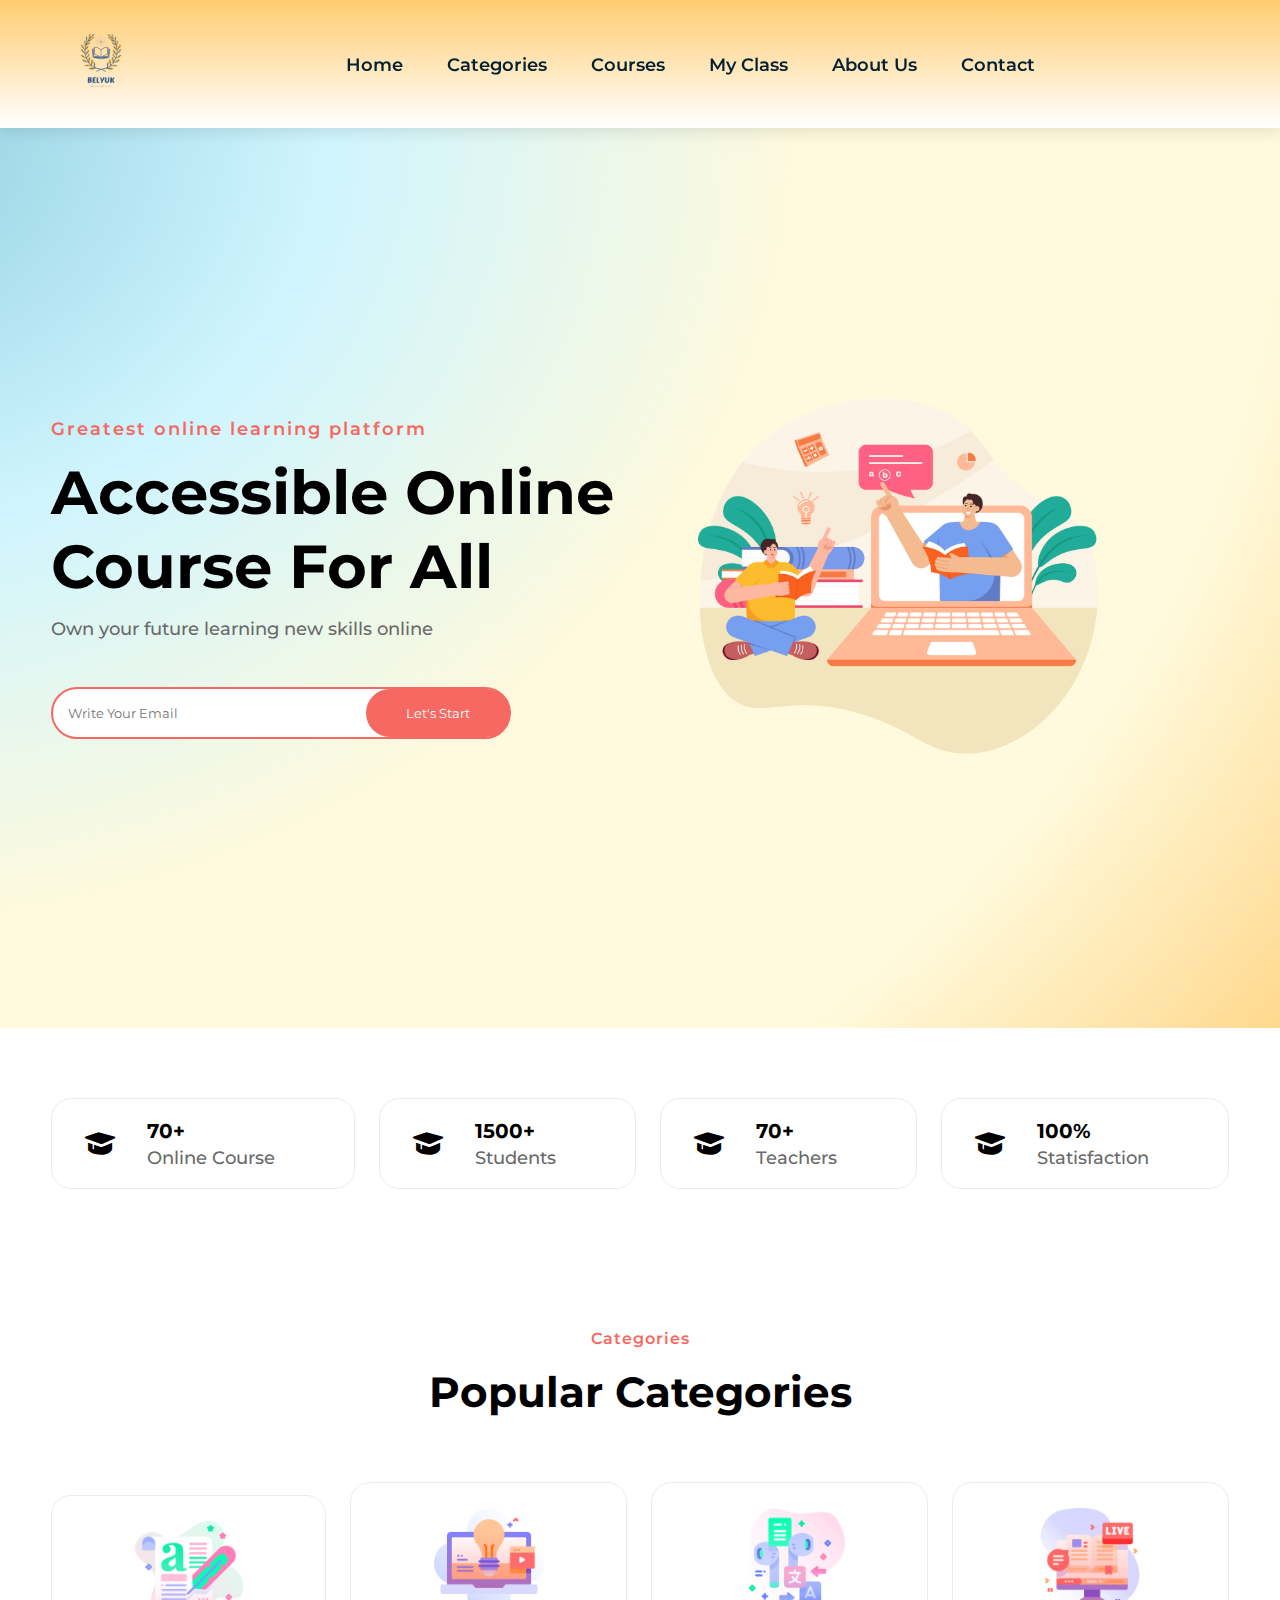
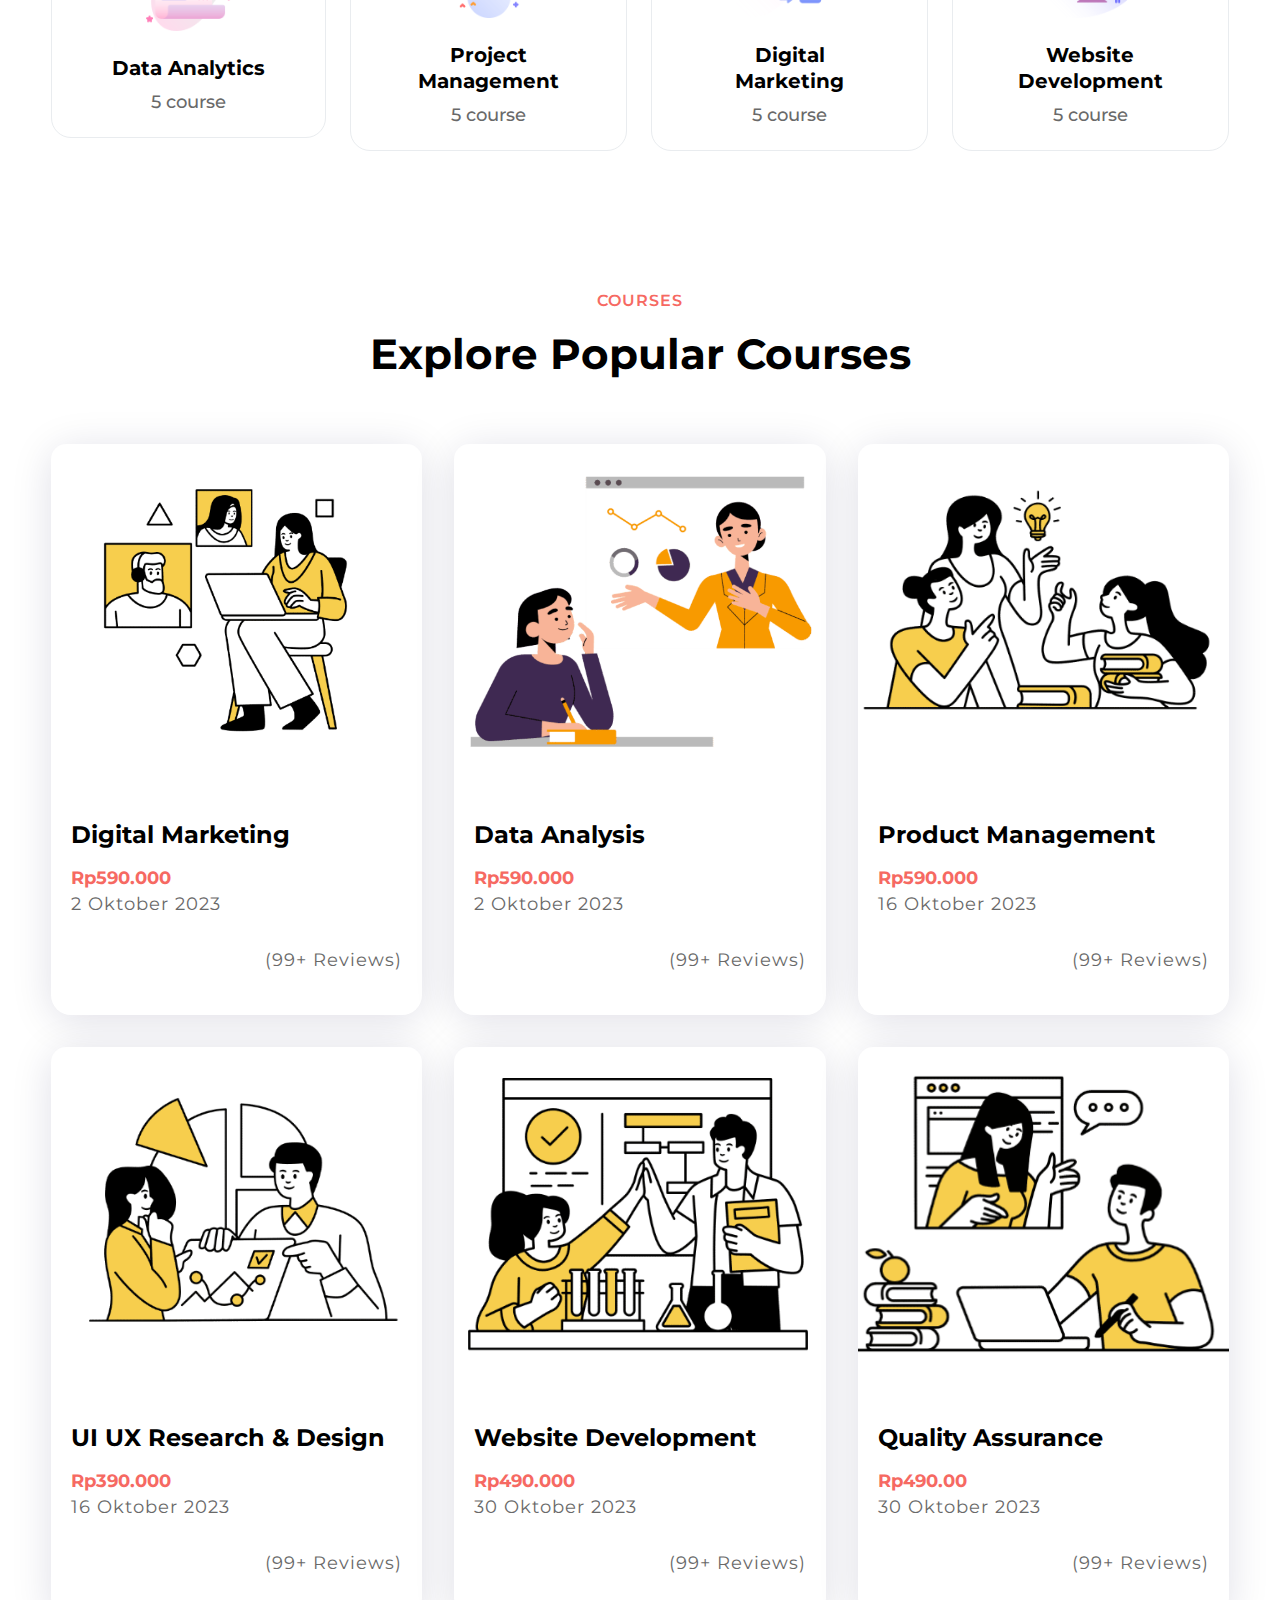
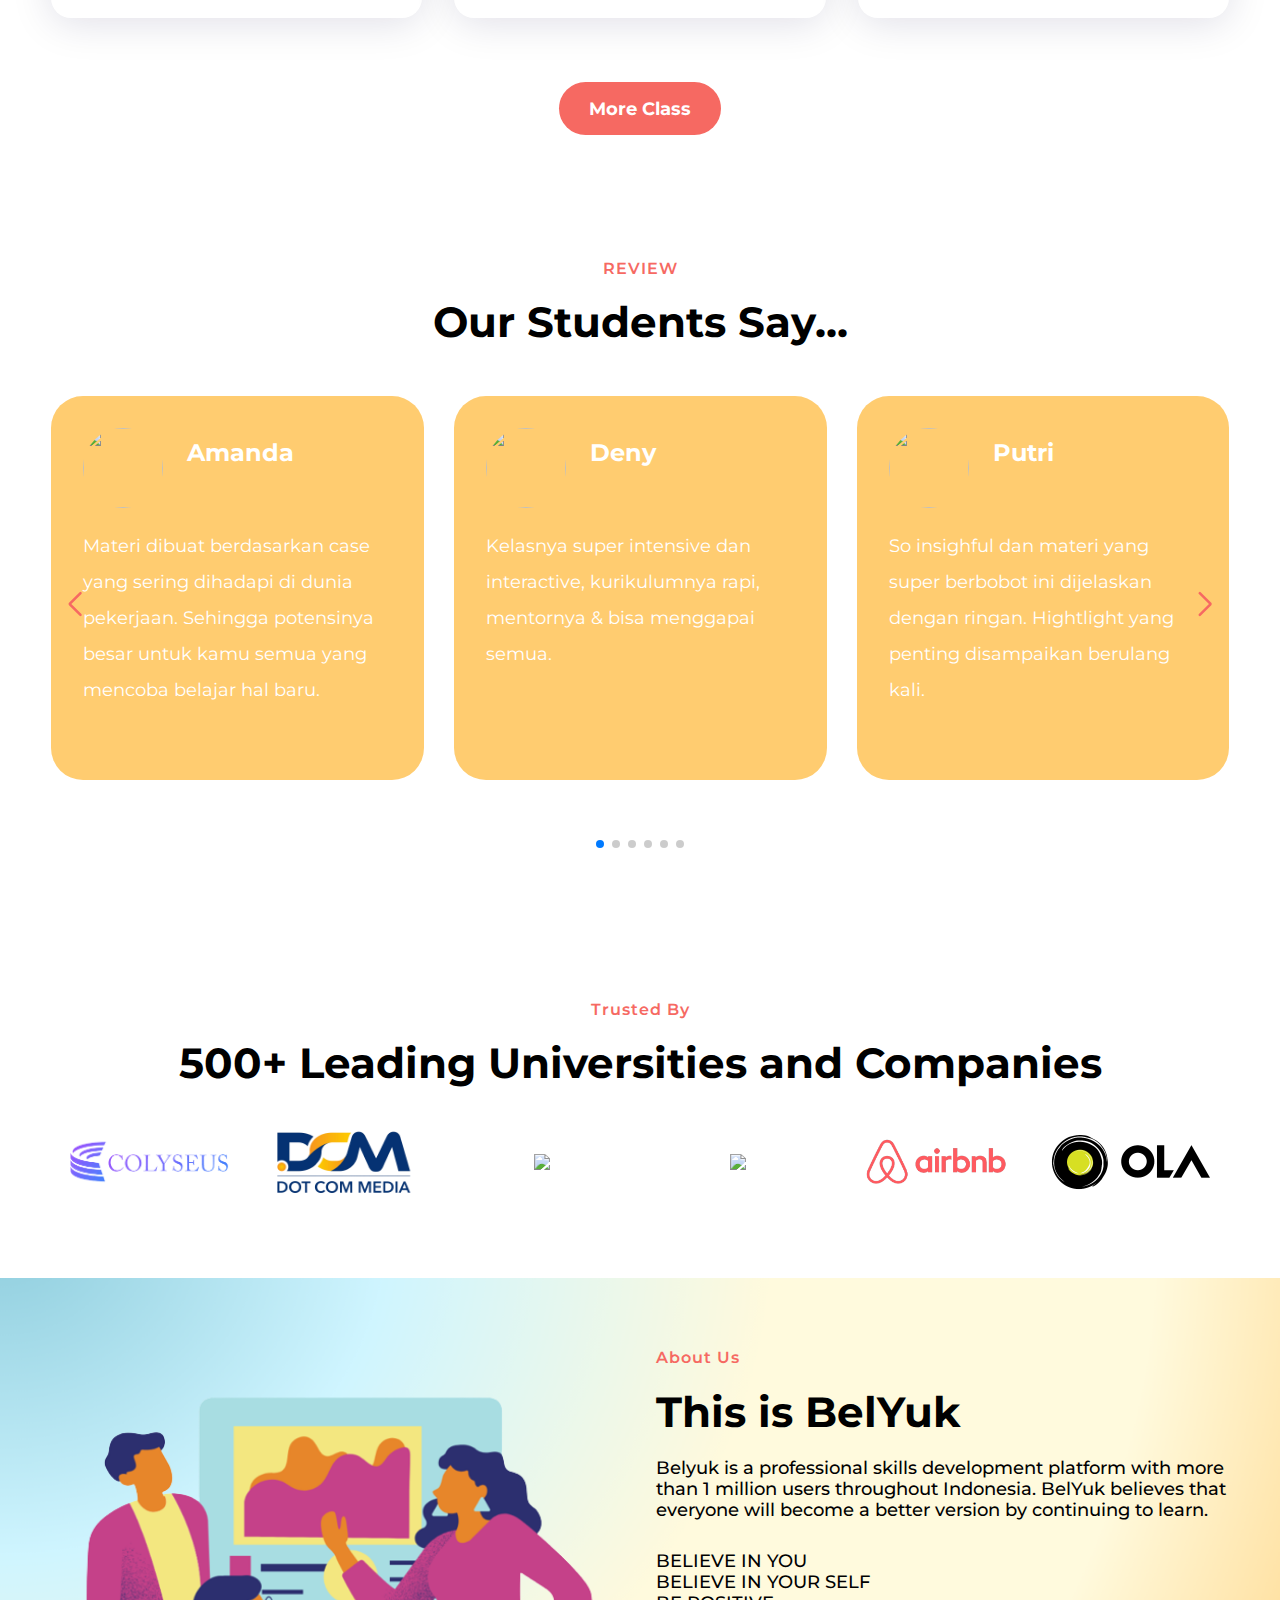
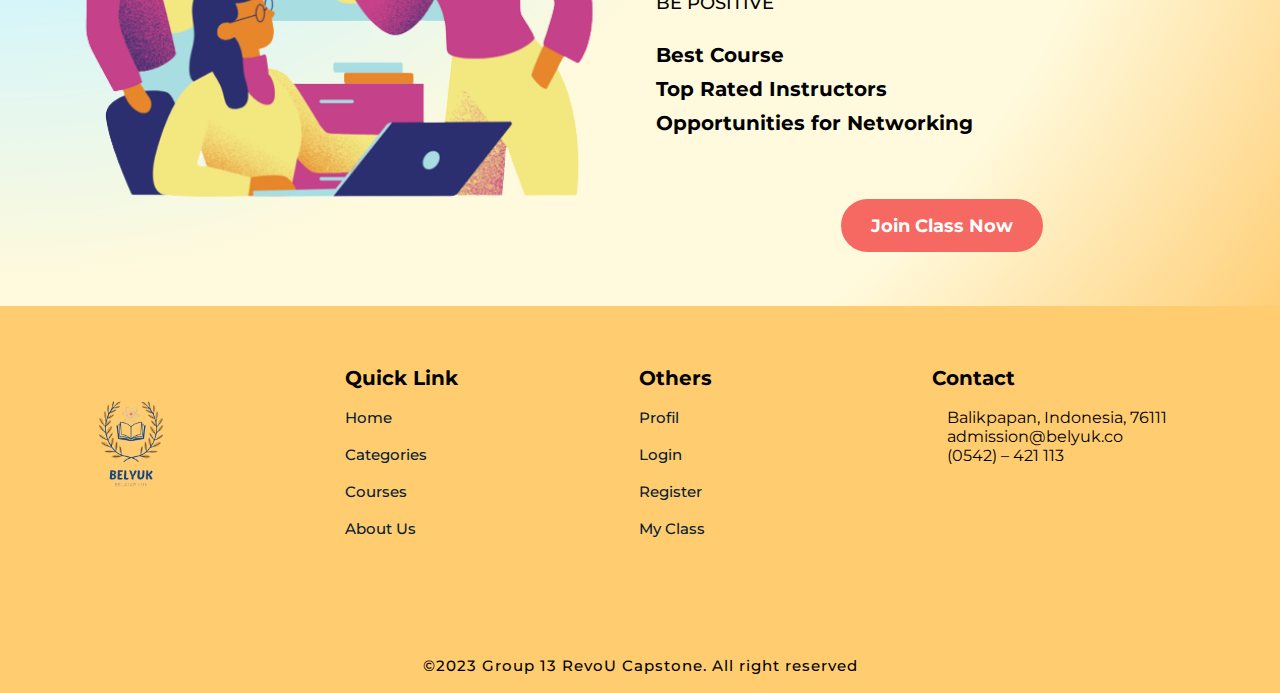
==== commit b1e83ed5: "more class - detail categories" ====
--- a/index.html
+++ b/index.html
@@ -4,488 +4,505 @@
     <meta charset="UTF-8">
     <meta name="viewport" content="width=device-width, initial-scale=1.0">
     <title>Group 13</title>
-    <!-- custom css link -->
-    <link rel="stylesheet" href="style.css">
-    <link rel="stylesheet"
-    href="https://unpkg.com/boxicons@latest/css/boxicons.min.css">
+
+<!-- template stylesheet -->
+    <link rel="stylesheet" href="css/style.css">
+
+<!-- font stylesheet -->
     <link rel="preconnect" href="https://fonts.googleapis.com">
     <link rel="preconnect" href="https://fonts.gstatic.com" crossorigin>
     <link href="https://fonts.googleapis.com/css2?family=Montserrat:wght@300;400;500;600;700;800;900&family=Roboto:wght@100&display=swap" rel="stylesheet">
+
+<!-- icon font stylesheet -->
+    <link rel="stylesheet" href="https://cdnjs.cloudflare.com/ajax/libs/font-awesome/6.4.2/css/all.min.css" integrity="sha512-z3gLpd7yknf1YoNbCzqRKc4qyor8gaKU1qmn+CShxbuBusANI9QpRohGBreCFkKxLhei6S9CQXFEbbKuqLg0DA==" crossorigin="anonymous" referrerpolicy="no-referrer" />
+    <link rel="stylesheet" href="https://unpkg.com/boxicons@latest/css/boxicons.min.css">
+
+<!-- link swiper -->
+    <link rel="stylesheet" href="https://cdn.jsdelivr.net/npm/swiper@10/swiper-bundle.min.css"/>
 </head>
+
 <body>
-    <!-- start header -->
-    <header class="sticky">
-        <a href="#" class="logo">
-            <img src="img/logo.png" alt="">
-        </a>
-
-        <ul class="navbar">
+<!-- start header -->
+<header class="sticky">
+    <a href="#" class="logo">
+        <img src="img/logo.png" alt="">
+    </a>
+
+    <ul class="navbar">
+        <li><a href="#home">Home</a></li>
+        <li><a href="#categories">Categories</a></li>
+        <li><a href="#courses">Courses</a></li>
+        <li><a href="#">My Class</a></li>
+        <li><a href="#about">About Us</a></li>
+        <li><a href="#contact">Contact</a></li>
+    </ul>
+
+    <div class="header-icons">
+        <!-- <a href="#"><i class='bx bxs-user'></i></a>
+        <a href="#"><i class='bx bx-heart'></i></a>
+        <a href="#"><i class='bx bx-cart'></i></a> -->
+        <a href="#"><i class="bx bx-menu" id="menu-icon"></i></a>
+    </div>
+</header>
+<!-- end header -->
+
+<!-- start home section -->
+<section class="home" id="home" > 
+    <div class="home-text"> 
+       <h6>Greatest online learning platform</h6>
+       <h1>Accessible Online Course For All</h1>
+       <P>Own your future learning new skills online</P>
+       <div class="latter">
+           <form>
+               <input type="email" placeholder="Write Your Email" required>
+               <input type="submit" value="Let's Start" required>
+           </form>
+       </div>
+    </div>
+    
+    <div class="home-img">
+       <img src="img/home.png"> 
+    </div>
+</section>
+<!-- end home section -->
+
+<!-- start container section -->
+<section class="container">
+    <div class="container-box">
+        <i class='bx bxs-graduation'></i>
+        <div class="container-text">
+            <h4>70+</h4>
+            <p>Online Course</p>
+        </div>
+    </div>
+
+    <div class="container-box">
+        <i class='bx bxs-graduation'></i>
+        <div class="container-text">
+            <h4>1500+</h4>
+            <p>Students</p>
+        </div>
+    </div>
+
+    <div class="container-box">
+        <i class='bx bxs-graduation'></i>
+        <div class="container-text">
+            <h4>70+</h4>
+            <p>Teachers</p>
+        </div>
+    </div>
+
+    <div class="container-box">
+        <i class='bx bxs-graduation'></i>
+        <div class="container-text">
+            <h4>100%</h4>
+            <p>Statisfaction</p>
+        </div>
+    </div>
+</section>
+<!-- end container section -->
+
+<!-- start categories section -->
+<section class="categories" id="categories">
+    <div class="center-text">
+        <h5>Categories</h5>
+        <h2>Popular Categories</h2>
+    </div>
+
+    <div class="categories-content">
+        <div onclick="window.location.href='categories.html';" class="box">
+            <img src="img/literature.png">
+            <h3>Data Analytics</h3>
+            <p>5 course</p>
+        </div>
+
+        <div class="box">
+            <img src="img/idea.png">
+            <h3>Project Management</h3>
+            <p>5 course</p>
+        </div>
+
+        <div class="box">
+            <img src="img/translator.png">
+            <h3>Digital Marketing</h3>
+            <p>5 course</p>
+        </div>
+
+        <div class="box">
+            <img src="img/study.png">
+            <h3>Website Development</h3>
+            <p>5 course</p>
+        </div>
+    </div>
+    <!-- <div class="main-btn">
+        <a href="#" class="btn">All Categories</a>
+    </div> -->
+</section>
+<!-- end categories section -->
+
+<!-- start course section -->
+<section class="courses" id="courses">
+    <div class="center-text">
+        <h5>COURSES</h5>
+        <h2>Explore Popular Courses</h2>
+    </div>
+
+    <div class="courses-content">
+        <div class="row">
+            <img src="img/course1.png">
+            <div class="courses-text">
+                <h3>Digital Marketing</h3>
+                <h5>Rp590.000</h5>
+                <h6>2 Oktober 2023</h6>
+                <div class="rating">
+                    <div class="star">
+                        <a href="#"><i class="fa-solid fa-star"></i></a>
+                        <a href="#"><i class="fa-solid fa-star"></i></a>
+                        <a href="#"><i class="fa-solid fa-star"></i></a>
+                        <a href="#"><i class="fa-solid fa-star"></i></a>
+                        <a href="#"><i class="fa-solid fa-star"></i></a>
+                    </div>
+                    <div class="review">
+                        <p>(99+ Reviews)</p>
+                    </div>
+                </div>
+            </div>
+        </div>
+
+        <div class="row">
+            <img src="img/course2.png">
+            <div class="courses-text">
+                <h3>Data Analysis</h3>
+                <h5>Rp590.000</h5>
+                <h6>2 Oktober 2023</h6>
+                <div class="rating">
+                    <div class="star">
+                        <a href="#"><i class="fa-solid fa-star"></i></a>
+                        <a href="#"><i class="fa-solid fa-star"></i></a>
+                        <a href="#"><i class="fa-solid fa-star"></i></a>
+                        <a href="#"><i class="fa-solid fa-star"></i></a>
+                        <a href="#"><i class="fa-solid fa-star"></i></a>
+                    </div>
+                    <div class="review">
+                        <p>(99+ Reviews)</p>
+                    </div>
+                </div>
+            </div>
+        </div>
+
+        <div class="row">
+            <img src="img/course3.png">
+            <div class="courses-text">
+                <h3>Product Management</h3>
+                <h5>Rp590.000</h5>
+                <h6>16 Oktober 2023</h6>
+                <div class="rating">
+                    <div class="star">
+                        <a href="#"><i class="fa-solid fa-star"></i></a>
+                        <a href="#"><i class="fa-solid fa-star"></i></a>
+                        <a href="#"><i class="fa-solid fa-star"></i></a>
+                        <a href="#"><i class="fa-solid fa-star"></i></a>
+                        <a href="#"><i class="fa-solid fa-star"></i></a>
+                    </div>
+                    <div class="review">
+                        <p>(99+ Reviews)</p>
+                    </div>
+                </div>
+            </div>
+        </div>
+
+        <div class="row">
+            <img src="img/course4.png">
+            <div class="courses-text">
+                <h3>UI UX Research & Design</h3>
+                <h5>Rp390.000</h5>
+                <i class="fi fi-sr-calendar"></i><h6>16 Oktober 2023</h6>
+                <div class="rating">
+                    <div class="star">
+                        <a href="#"><i class="fa-solid fa-star"></i></a>
+                        <a href="#"><i class="fa-solid fa-star"></i></a>
+                        <a href="#"><i class="fa-solid fa-star"></i></a>
+                        <a href="#"><i class="fa-solid fa-star"></i></a>
+                        <a href="#"><i class="fa-solid fa-star"></i></a>
+                    </div>
+                    <div class="review">
+                        <p>(99+ Reviews)</p>
+                    </div>
+                </div>
+            </div>
+        </div>
+
+        <div class="row">
+            <img src="img/course5.png">
+            <div class="courses-text">
+                <h3>Website Development</h3>
+                <h5>Rp490.000</h5>
+                <h6>30 Oktober 2023</h6>
+                <div class="rating">
+                    <div class="star">
+                        <a href="#"><i class="fa-solid fa-star"></i></a>
+                        <a href="#"><i class="fa-solid fa-star"></i></a>
+                        <a href="#"><i class="fa-solid fa-star"></i></a>
+                        <a href="#"><i class="fa-solid fa-star"></i></a>
+                        <a href="#"><i class="fa-solid fa-star"></i></a>
+                    </div>
+                    <div class="review">
+                        <p>(99+ Reviews)</p>
+                    </div>
+                </div>
+            </div>
+        </div>
+
+        <div class="row">
+            <img src="img/course6.png">
+            <div class="courses-text">
+                <h3>Quality Assurance</h3>
+                <h5>Rp490.00</h5>
+                <h6>30 Oktober 2023</h6>
+                <div class="rating">
+                    <div class="star">
+                        <a href="#"><i class="fa-solid fa-star"></i></a>
+                        <a href="#"><i class="fa-solid fa-star"></i></a>
+                        <a href="#"><i class="fa-solid fa-star"></i></a>
+                        <a href="#"><i class="fa-solid fa-star"></i></a>
+                        <a href="#"><i class="fa-solid fa-star"></i></a>
+                    </div>
+                    <div class="review">
+                        <p>(99+ Reviews)</p>
+                    </div>
+                </div>
+            </div>
+        </div>
+    </div>
+
+    <div class="main-btn">
+        <a href="courses.html" class="btn">More Class</a>
+    </div>
+</section>
+<!-- end course section -->
+
+<!-- start testimonial section -->
+<section class="testi" id="testi">
+    <div class="center-text">
+        <h5>REVIEW</h5>
+        <h2>Our Students Say...</h2>
+    </div>
+
+    <div class="swiper testimonial">
+        <div class="swiper-wrapper">
+            <div class="swiper-slide card">
+                <div class="user">
+                    <img src="img/student1.png">
+                    <div class="user-info">
+                        <h3>Amanda</h3>
+                        <div class="star">
+                            <a href="#"><i class="fa-solid fa-star"></i></a>
+                            <a href="#"><i class="fa-solid fa-star"></i></a>
+                            <a href="#"><i class="fa-solid fa-star"></i></a>
+                            <a href="#"><i class="fa-solid fa-star"></i></a>
+                            <a href="#"><i class="fa-solid fa-star"></i></a>
+                        </div>
+                    </div>
+                </div>
+                <p>Materi dibuat berdasarkan case yang sering dihadapi di dunia pekerjaan. Sehingga potensinya besar untuk kamu semua yang mencoba belajar hal baru.</p>
+            </div>
+
+            <div class="swiper-slide card">
+                <div class="user">
+                    <img src="img/student2.png">
+                    <div class="user-info">
+                        <h3>Deny</h3>
+                        <div class="star">
+                            <a href="#"><i class="fa-solid fa-star"></i></a>
+                            <a href="#"><i class="fa-solid fa-star"></i></a>
+                            <a href="#"><i class="fa-solid fa-star"></i></a>
+                            <a href="#"><i class="fa-solid fa-star"></i></a>
+                            <a href="#"><i class="fa-solid fa-star"></i></a>
+                        </div>
+                    </div>
+                </div>
+                <p>Kelasnya super intensive dan interactive, kurikulumnya rapi, mentornya & bisa menggapai semua.</p>
+            </div>
+
+            <div class="swiper-slide card">
+                <div class="user">
+                    <img src="img/student3.png">
+                    <div class="user-info">
+                        <h3>Putri</h3>
+                        <div class="star">
+                            <a href="#"><i class="fa-solid fa-star"></i></a>
+                            <a href="#"><i class="fa-solid fa-star"></i></a>
+                            <a href="#"><i class="fa-solid fa-star"></i></a>
+                            <a href="#"><i class="fa-solid fa-star"></i></a>
+                            <a href="#"><i class="fa-solid fa-star"></i></a>
+                        </div>
+                    </div>
+                </div>
+                <p>So insighful dan materi yang super berbobot ini dijelaskan dengan ringan. Hightlight yang penting disampaikan berulang kali.</p>
+            </div>
+
+            <div class="swiper-slide card">
+                <div class="user">
+                    <img src="img/student4.png">
+                    <div class="user-info">
+                        <h3>Luthvy</h3>
+                        <div class="star">
+                            <a href="#"><i class="fa-solid fa-star"></i></a>
+                            <a href="#"><i class="fa-solid fa-star"></i></a>
+                            <a href="#"><i class="fa-solid fa-star"></i></a>
+                            <a href="#"><i class="fa-solid fa-star"></i></a>
+                            <a href="#"><i class="fa-solid fa-star"></i></a>
+                        </div>
+                    </div>
+                </div>
+                <p>Penyampaiannya jelas, penjelasannya dengan contoh real, jadi bisa dibayangkan secara langsung.</p>
+            </div>
+
+            <div class="swiper-slide card">
+                <div class="user">
+                    <img src="img/student5.png">
+                    <div class="user-info">
+                        <h3>Lola</h3>
+                        <div class="star">
+                            <a href="#"><i class="fa-solid fa-star"></i></a>
+                            <a href="#"><i class="fa-solid fa-star"></i></a>
+                            <a href="#"><i class="fa-solid fa-star"></i></a>
+                            <a href="#"><i class="fa-solid fa-star"></i></a>
+                            <a href="#"><i class="fa-solid fa-star"></i></a>
+                        </div>
+                    </div>
+                </div>
+                <p>Gabung BelYuk jadi salah satu keputusan terbaik karna delain module dan ilmunya dapet, networking juga dapet.</p>
+            </div>
+
+            <div class="swiper-slide card">
+                <div class="user">
+                    <img src="img/student6.png">
+                    <div class="user-info">
+                        <h3>Edlyn</h3>
+                        <div class="star">
+                            <a href="#"><i class="fa-solid fa-star"></i></a>
+                            <a href="#"><i class="fa-solid fa-star"></i></a>
+                            <a href="#"><i class="fa-solid fa-star"></i></a>
+                            <a href="#"><i class="fa-solid fa-star"></i></a>
+                            <a href="#"><i class="fa-solid fa-star"></i></a>
+                        </div>
+                    </div>
+                </div>
+                <p>Belyuk ga ada lawan! Lengkap banget materinya. Khusus buat yang niat dan serius.</p>
+            </div>
+        </div>
+        <div class="swiper-pagination"></div>
+        <div class="swiper-button-prev swpr-btn"></div>
+        <div class="swiper-button-next swpr-btn"></div>
+    </div>
+</section>
+<!-- end testimonial section -->
+
+<!-- start cta section -->
+<section class="cta">
+    <div class="center-text">
+        <h5>Trusted By</h5>
+        <h2>500+ Leading Universities and Companies</h2>
+    </div>
+
+    <div class="cta-content">
+        <div class="cta-img">
+            <img src="img/cta1.png">
+        </div>
+
+        <div class="cta-img">
+            <img src="img/cta2.png">
+        </div>
+
+        <div class="cta-img">
+            <img src="img/cta3.png">
+        </div>
+
+        <div class="cta-img">
+            <img src="img/cta4.png">
+        </div>
+
+        <div class="cta-img">
+            <img src="img/cta5.png">
+        </div>
+
+        <div class="cta-img">
+            <img src="img/cta6.png">
+        </div>
+    </div>
+</section>
+<!-- end cta section -->
+
+<!-- start about section -->
+<section class="about" id="about">
+    <div class="about-img">
+        <img src="img/about.png">
+    </div>
+
+    <div class="about-text">
+        <h5>About Us</h5>
+        <h2>This is BelYuk</h2>
+        <p>Belyuk is a professional skills development platform with more than 1 million users throughout Indonesia. BelYuk believes that everyone will become a better version by continuing to learn.</p>
+        <p>BELIEVE IN YOU<br>BELIEVE IN YOUR SELF<br>BE POSITIVE</p>
+        <h4><i class="fa-regular fa-circle-check"></i> Best Course</h4>
+        <h4><i class="fa-regular fa-circle-check"></i> Top Rated Instructors</h4>
+        <h4><i class="fa-regular fa-circle-check"></i> Opportunities for Networking</h4>
+        <div class="main-btn">
+            <a href="#" class="btn">Join Class Now</a>
+        </div>
+    </div>
+</section>
+<!-- end about section -->
+
+<!-- start footer -->
+<section class="footer" id="contact">
+    <div class="main-footer">
+        <div class="footer-content">
+            <img src="img/logo.png">
+             <div class="sosmed">
+                <a href="#"><i class="fa-brands fa-square-facebook"></i></a>
+                <a href="#"><i class="fa-brands fa-square-instagram"></i></a>
+                <a href="#"><i class="fa-brands fa-square-x-twitter"></i></a>
+                <a href="#"><i class="fa-brands fa-linkedin"></i></a>
+             </div>
+        </div>
+
+        <div class="footer-content">
+            <h4 class="text-footer">Quick Link</h4>
             <li><a href="#home">Home</a></li>
             <li><a href="#categories">Categories</a></li>
             <li><a href="#courses">Courses</a></li>
             <li><a href="#about">About Us</a></li>
-            <li><a href="#contact">Contact</a></li>
-        </ul>
-
-        <div class="header-icons">
-            <a href="#"><i class='bx bxs-user'></i></a>
-            <a href="#"><i class='bx bx-heart' ></i></a>
-            <a href="#"><i class='bx bx-cart' ></i></a>
-            <div class="bx bx-menu" id="menu-icon"></div>
-        </div>
-    </header>
-
-    <!-- start home section -->
-    <section class="home" id="home" > 
-        <div class="home-text"> 
-           <h6>Greatest online learning platform</h6>
-           <h1>Accessible Online Course For All</h1>
-           <P>Own your future learning new skills online</P>
-           <div class="latter">
-               <form>
-                   <input type="email" placeholder="Write Your Email" required>
-                   <input type="submit" value="Let's Start" required>
-               </form>
-           </div>
-        </div>
-        
-        <div class="home-img">
-           <img src="img/Untitled design (10).png"> 
-        </div>
-        </section>
-
-        <!-- start container section -->
-        <section class="container">
-            <div class="container-box">
-                <div class="container-img">
-                    <img src="img/graduation-solid-24.png" alt="">
-                </div>
-                <div class="container-text">
-                    <h4>5k</h4>
-                    <p>Online Course</p>
-                </div>
-            </div>
-
-            <div class="container-box">
-                <div class="container-img">
-                    <img src="img/graduation-solid-24.png" alt="">
-                </div>
-                <div class="container-text">
-                    <h4>5k</h4>
-                    <p>Online Course</p>
-                </div>
-            </div>
-
-            <div class="container-box">
-                <div class="container-img">
-                    <img src="img/graduation-solid-24.png" alt="">
-                </div>
-                <div class="container-text">
-                    <h4>5k</h4>
-                    <p>Online Course</p>
-                </div>
-            </div>
-
-            <div class="container-box">
-                <div class="container-img">
-                    <img src="img/graduation-solid-24.png" alt="">
-                </div>
-                <div class="container-text">
-                    <h4>5k</h4>
-                    <p>Online Course</p>
-                </div>
-            </div>
-        </section>
-    </section>
-
-    <!-- start categories section -->
-    <section class="categories" id="categories">
-        <div class="centre-text">
-            <h5>Categories</h5>
-            <h2>Popular Categories</h2>
-        </div>
-
-        <div class="categories-content">
-            <div class="box">
-                <img src="img/data-analytics-capabilities-infographic-2-21-01.jpg" alt="">
-                <h3>Data Analytics</h3>
-                <p>5 course</p>
-            </div>
-
-            <div class="box">
-                <img src="img/OIP.jpeg" alt="">
-                <h3>UI/UX Designer</h3>
-                <p>5 course</p>
-            </div>
-
-            <div class="box">
-                <img src="img/digital marketing.jpeg" alt="">
-                <h3>Digital Marketing</h3>
-                <p>5 course</p>
-            </div>
-
-            <div class="box">
-                <img src="img/b252656ce17c043a4705ad2667ae3647.jpg" alt="">
-                <h3>Website Development</h3>
-                <p>5 course</p>
-            </div>
-        </div>
-        <div class="main-btn">
-            <a href="#" class="btn">All Categories</a>
-        </div>
-    </section>
-
-    <!-- start course section -->
-    <section class="courses" id="courses">
-        <div class="centre-text">
-            <h5>Categories</h5>
-            <h2>Popular Categories</h2>
-        </div>
-    
-        <div class="courses-content">
-            <div class="row">
-                <img src="img/course1.png">
-                <div class="courses-text">
-                    <h3>Digital Marketing</h3>
-                    <h5>Rp590.000</h5>
-                    <h6>2 Oktober 2023</h6>
-                    <div class="rating">
-                        <div class="star">
-                            <a href="#"><i class='bx bx-star'></i></a>
-                            <a href="#"><i class='bx bx-star'></i></a>
-                            <a href="#"><i class='bx bx-star'></i></a>
-                            <a href="#"><i class='bx bx-star'></i></a>
-                            <a href="#"><i class='bx bx-star'></i></a>
-                        </div>
-                        <div class="review">
-                            <p>(99+ Reviews)</p>
-                        </div>
-                    </div>
-                </div>
-            </div>
-    
-            <div class="row">
-                <img src="img/course2.png">
-                <div class="courses-text">
-                    <h3>Data Analysis</h3>
-                    <h5>Rp590.000</h5>
-                    <h6>2 Oktober 2023</h6>
-                    <div class="rating">
-                        <div class="star">
-                            <a href="#"><i class='bx bx-star'></i></a>
-                            <a href="#"><i class='bx bx-star'></i></a>
-                            <a href="#"><i class='bx bx-star'></i></a>
-                            <a href="#"><i class='bx bx-star'></i></a>
-                            <a href="#"><i class='bx bx-star'></i></a>
-                        </div>
-                        <div class="review">
-                            <p>(99+ Reviews)</p>
-                        </div>
-                    </div>
-                </div>
-            </div>
-    
-            <div class="row">
-                <img src="img/course3.png">
-                <div class="courses-text">
-                    <h3>Product Management</h3>
-                    <h5>Rp590.000</h5>
-                    <h6>16 Oktober 2023</h6>
-                    <div class="rating">
-                        <div class="star">
-                            <a href="#"><i class='bx bx-star'></i></i></a>
-                            <a href="#"><i class='bx bx-star'></i></i></a>
-                            <a href="#"><i class='bx bx-star'></i></a>
-                            <a href="#"><i class='bx bx-star'></i></a>
-                            <a href="#"><i class='bx bx-star'></i></a>
-                        </div>
-                        <div class="review">
-                            <p>(99+ Reviews)</p>
-                        </div>
-                    </div>
-                </div>
-            </div>
-    
-            <div class="row">
-                <img src="img/course4.png">
-                <div class="courses-text">
-                    <h3>UI UX Research & Design</h3>
-                    <h5>Rp390.000</h5>
-                    <i class="fi fi-sr-calendar"></i><h6>16 Oktober 2023</h6>
-                    <div class="rating">
-                        <div class="star">
-                            <a href="#"><i class='bx bx-star'></i></a>
-                            <a href="#"><i class='bx bx-star'></i></a>
-                            <a href="#"><i class='bx bx-star'></i></a>
-                            <a href="#"><i class='bx bx-star'></i></a>
-                            <a href="#"><i class='bx bx-star'></i></a>
-                        </div>
-                        <div class="review">
-                            <p>(99+ Reviews)</p>
-                        </div>
-                    </div>
-                </div>
-            </div>
-    
-            <div class="row">
-                <img src="img/course5.png">
-                <div class="courses-text">
-                    <h3>Website Development</h3>
-                    <h5>Rp490.000</h5>
-                    <h6>30 Oktober 2023</h6>
-                    <div class="rating">
-                        <div class="star">
-                            <a href="#"><i class='bx bx-star'></i></a>
-                            <a href="#"><i class='bx bx-star'></i></a>
-                            <a href="#"><i class='bx bx-star'></i></a>
-                            <a href="#"><i class='bx bx-star'></i></a>
-                            <a href="#"><i class='bx bx-star'></i></a>
-                        </div>
-                        <div class="review">
-                            <p>(99+ Reviews)</p>
-                        </div>
-                    </div>
-                </div>
-            </div>
-    
-            <div class="row">
-                <img src="img/course6.png">
-                <div class="courses-text">
-                    <h3>Quality Assurance</h3>
-                    <h5>Rp490.00</h5>
-                    <h6>30 Oktober 2023</h6>
-                    <div class="rating">
-                        <div class="star">
-                            <a href="#"><i class='bx bx-star'></i></a>
-                            <a href="#"><i class='bx bx-star'></i></a>
-                            <a href="#"><i class='bx bx-star'></i></a>
-                            <a href="#"><i class='bx bx-star'></i></a>
-                            <a href="#"><i class='bx bx-star'></i></a>
-                        </div>
-                        <div class="review">
-                            <p>(99+ Reviews)</p>
-                        </div>
-                    </div>
-                </div>
-            </div>
-        </div>
-    
-        <div class="main-btn">
-            <a href="#" class="btn">Join Class Now</a>
-        </div>
-    </section>
-    <!-- end course section -->
-    
-    <section class="cta">
-        <div class="centre-text">
-            <h5>Trusted By</h5>
-            <h2>500+ Leading Universities And Comapnies</h2>
-        </div>
-
-        <div class="cta-content">
-            <div class="cta-img">
-                <img src="img/cta1.png" alt="">
-            </div>
-
-            <div class="cta-img">
-                <img src="img/cta2.png" alt="">
-            </div>
-
-            <div class="cta-img">
-                <img src="img/cta3.jpeg" alt="">
-            </div>
-
-            <div class="cta-img">
-                <img src="img/cta4.jpeg" alt="">
-            </div>
-
-            <div class="cta-img">
-                <img src="img/cta5.png" alt="">
-            </div>
-
-            <div class="cta-img">
-                <img src="img/cta6.png" alt="">
-            </div>
-        </div>
-    </section>
-    <!-- start review section -->
-         <!-- <section class="reviews" id="reviews">
-        <div class="centre-text">
-            <h5>Trusted By</h5>
-            <h2>500+ Leading Universities And Comapnies</h2>
-        </div>
-        <div class="swiper reviews-slider">
-            <div class="swiper-wrapper">
-                <div class="swiper-slide slide">
-                    <p>Materi dibuat berdasarkan case yang sering dihadapi di dunia pekerjaan. Sehingga potensinya besar untuk kamu semua yang mencoba belajar hal baru.</p>
-                    <div class="user">
-                        <img src="img/student1.png">
-                        <div class="user-info">
-                            <h3>Amanda</h3>
-                            <div class="star">
-                                <a href="#"><i class="fa-solid fa-star"></i></a>
-                                <a href="#"><i class="fa-solid fa-star"></i></a>
-                                <a href="#"><i class="fa-solid fa-star"></i></a>
-                                <a href="#"><i class="fa-solid fa-star"></i></a>
-                                <a href="#"><i class="fa-solid fa-star"></i></a>
-                            </div>
-                        </div>
-                    </div>
-                </div>
-    
-                <div class="swiper-slide slide">
-                    <p>Kelasnya super intensive dan interactive, kurikulumnya rapi, mentornya & bisa menggapai semua.</p>
-                    <div class="user">
-                        <img src="img/student2.png">
-                        <div class="user-info">
-                            <h3>Deny</h3>
-                            <div class="star">
-                                <a href="#"><i class="fa-solid fa-star"></i></a>
-                                <a href="#"><i class="fa-solid fa-star"></i></a>
-                                <a href="#"><i class="fa-solid fa-star"></i></a>
-                                <a href="#"><i class="fa-solid fa-star"></i></a>
-                                <a href="#"><i class="fa-solid fa-star"></i></a>
-                            </div>
-                        </div>
-                    </div>
-                </div>
-    
-                <div class="swiper-slide slide">
-                    <p>So insighful dan materi yang super berbobot ini dijelaskan dengan ringan.</p>
-                    <div class="user">
-                        <img src="img/student3.png">
-                        <div class="user-info">
-                            <h3>Putri</h3>
-                            <div class="star">
-                                <a href="#"><i class="fa-solid fa-star"></i></a>
-                                <a href="#"><i class="fa-solid fa-star"></i></a>
-                                <a href="#"><i class="fa-solid fa-star"></i></a>
-                                <a href="#"><i class="fa-solid fa-star"></i></a>
-                                <a href="#"><i class="fa-solid fa-star"></i></a>
-                            </div>
-                        </div>
-                    </div>
-                </div>
-    
-                <div class="swiper-slide slide">
-                    <p>Penyampaiannya jelas, hightlight yang penting disampaikan berulang kali. Penjelasannya dengan contoh real, jadi bisa dibayangkan secara langsung.</p>
-                    <div class="user">
-                        <img src="img/student4.png">
-                        <div class="user-info">
-                            <h3>Luthvy</h3>
-                            <div class="star">
-                                <a href="#"><i class="fa-solid fa-star"></i></a>
-                                <a href="#"><i class="fa-solid fa-star"></i></a>
-                                <a href="#"><i class="fa-solid fa-star"></i></a>
-                                <a href="#"><i class="fa-solid fa-star"></i></a>
-                                <a href="#"><i class="fa-solid fa-star"></i></a>
-                            </div>
-                        </div>
-                    </div>
-                </div>
-    
-                <div class="swiper-slide slide">
-                    <p>Gabung Belyuk jadi salah satu keputusan terbaik karna delain module dan ilmunya dapet, networking juga dapet.</p>
-                    <div class="user">
-                        <img src="img/student5.png">
-                        <div class="user-info">
-                            <h3>Lola</h3>
-                            <div class="star">
-                                <a href="#"><i class="fa-solid fa-star"></i></a>
-                                <a href="#"><i class="fa-solid fa-star"></i></a>
-                                <a href="#"><i class="fa-solid fa-star"></i></a>
-                                <a href="#"><i class="fa-solid fa-star"></i></a>
-                                <a href="#"><i class="fa-solid fa-star"></i></a>
-                            </div>
-                        </div>
-                    </div>
-                </div>
-    
-                <div class="swiper-slide slide">
-                    <p>Belyuk ga ada lawan! Lengkap banget materinya. Khusus buat yang niat dan serius.</p>
-                    <div class="user">
-                        <img src="img/student6.png">
-                        <div class="user-info">
-                            <h3>Edlyn</h3>
-                            <div class="star">
-                                <a href="#"><i class="fa-solid fa-star"></i></a>
-                                <a href="#"><i class="fa-solid fa-star"></i></a>
-                                <a href="#"><i class="fa-solid fa-star"></i></a>
-                                <a href="#"><i class="fa-solid fa-star"></i></a>
-                                <a href="#"><i class="fa-solid fa-star"></i></a>
-                            </div>
-                        </div>
-                    </div>
-                </div>
-            </div>
-            <div class="swiper-pagination"></div>
-        </div>
-    </section> -->
-    <!-- end  -->
-    
-    <!-- start about section -->
-    <section class="about" id="about">
-        <div class="about-img">
-            <img src="img/about.png">
-        </div>
-    
-        <div class="about-text">
-            <h2>Want to share your knowledge? Join us a Mentor</h2>
-            <p>If <span style="color: #f66962;">experience</span> is <span style="color: #f66962;">the best teacher</span>,<br>then <span style="color: #f66962;">being a teacher</span> is <span style="color: #f66962;">the best experience</span> <br> <br>
-                I BELIEVE IN YOU.<br>BELIEVE IN YOUY SELF!<br>BE POSITIVE.</p>
-            <h4>Best Course</h4>
-            <h5>Top rated Instructors</h5>
-            <a href="#" class="btn">Read More</a>
-        </div>
-    </section> 
-    <!-- end about section -->
-    
-    <!-- start contact section -->
-    <section class="contact" id="contact">
-        <div class="main-contact">
-            <div class="contact-content">
-                <img src="img/logo.png">
-                 <div class="sosmed">
-                    <li><a href="#"><i class="fa-brands fa-facebook"></i>Facebook</a></li>
-                    <li><a href="#"><i class="fa-brands fa-instagram"></i>Instagram</a></li>
-                    <li><a href="#"><i class="fa-brands fa-x-twitter"></i></a>Twitter</li>
-                 </div>
-            </div>
-    
-            <div class="contact-content">
-                <li><a href="#home">Home</a></li>
-                <li><a href="#categories">Categories</a></li>
-                <li><a href="#courses">Courses</a></li>
-                <li><a href="#about">About Us</a></li>
-                <li><a href="#contact">Contact</a></li>
-            </div>
-    
-            <div class="contact-content">
-                <li><a href="#">Profil</a></li>
-                <li><a href="#">Login</a></li>
-                <li><a href="#">Register</a></li>
-                <li><a href="#">Instructor</a></li>
-                <li><a href="#">Dashboard</a></li>
-            </div>
-    
-            <div class="contact-content">
-                <li><a href="#">Balikpapan,<br> Indonesia, 76111</a></li>
-                <li><i class="fa-solid fa-envelope"></i><a href="#">admission@belyuk.co</a></li>
-                <li><i class="fa-solid fa-phone"></i><a href="#">(0542) – 421 113</a></li>
-            </div>
-        </div>
-    </section>
-    <!-- end contact section -->
-    
-    <div class="last-text">
-        <p>©2023 Group 13 RevoU Capstone. All right reserved</p>
-    </div>
-    
-    <!-- swiper js link -->
-    <script src="https://cdn.jsdelivr.net/npm/swiper@10/swiper-bundle.min.js"></script>
-    
-    
-    <!-- custom js link -->
-    <script src="script.js"></script>
+        </div>
+
+        <div class="footer-content">
+            <h4 class="text-footer">Others</h4>
+            <li><a href="#">Profil</a></li>
+            <li><a href="#">Login</a></li>
+            <li><a href="#">Register</a></li>
+            <li><a href="#">My Class</a></li>
+        </div>
+
+        <div class="footer-content">
+            <h4 class="text-footer">Contact</h4>
+            <p><i class="fa fa-map-marker-alt me-3"></i>Balikpapan, Indonesia, 76111</p>
+            <p><i class="fa-solid fa-envelope"></i>admission@belyuk.co</p>
+            <p><i class="fa-solid fa-phone"></i>(0542) – 421 113</p>
+        </div>
+    </div>
+</section>
+<!-- end footer -->
+
+<!-- copyright -->
+<div class="last-text">
+    <p>©2023 Group 13 RevoU Capstone. All right reserved</p>
+</div>
+
+<!-- link swiper js -->
+<script src="https://cdn.jsdelivr.net/npm/swiper@10/swiper-bundle.min.js"></script>
+
+<!-- template js file link -->
+<script src="js/script.js"></script>
 </body>
 </html>--- a/css/style.css
+++ b/css/style.css
@@ -0,0 +1,573 @@
+*{
+    padding: 0;
+    margin: 0;
+    box-sizing: border-box;
+    font-family: 'Montserrat', sans-serif;
+    list-style: none;
+    text-decoration: none;
+    scroll-behavior: smooth;
+}
+:root{
+    --big-font: 3.8rem;
+    --h2-font:2.6rem;
+    --p-font: 1.1rem;
+}
+
+/* header */
+header{
+    position: sticky;
+    width: 100%;
+    top: 0;
+    right: 0;
+    z-index: 1000;
+    display: flex;
+    align-items: center;
+    justify-content: space-between;
+    background: linear-gradient(180deg, #ffCC70, #fff);
+    padding: 23px 8%;
+    box-shadow: 0px 4px 15px rgb(0 0 0 / 10%);
+    transition: all.40s ease;
+}
+.logo img{
+    height: auto;
+    width: 100px;
+    max-width: 100%;
+}
+
+.navbar{
+    display: flex;
+}
+.navbar a{
+    color: #052030;
+    font-weight: 600; 
+    font-size: var(--p-font);
+    padding: 10px 22px;
+    transition: all .40s ease;
+}
+.navbar a:hover{
+    color: #fff;
+}
+.header-icons{
+    display: flex;
+    align-items: center;
+}
+.header-icons i{
+    margin-left: 10px;
+    font-size: 24px;
+    color: #052030;
+    margin-right: 15px;
+}
+.header-icons a:hover{
+    transform: scale(1.2);
+}
+#menu-icon{
+    font-size: 24px;
+    color: #052030;
+    z-index: 10001;
+    cursor: pointer;
+    display: none;
+}
+
+/* home section */
+section{
+    padding: 80px; /* menyesuaikan device */
+}
+.home{
+    position: relative;
+    height: 100vh;
+    width:  100%;
+    background: url(../img/bg2.png);
+    background-size: cover;
+    background-position: center;
+    display: grid;
+    grid-template-columns: repeat(2, 1fr);
+    gap: 1rem;
+    align-items: center;
+}
+.home-text h1{
+    font-size: var(--big-font);
+    margin: 15px 0 15px;
+}
+.home-text h6{
+    color: #f66962;
+    font-size: 18px;
+    font-weight: 600;
+    letter-spacing: 2px;
+}
+.home-text p{
+    color: #696969;
+    font-size: var(--p-font);
+    font-weight: 500;
+    margin-bottom: 48px;
+}
+.latter form{
+    width: 100%;
+    max-width: 460px;
+    position: relative;
+}
+.latter form input:first-child{
+    display: inline-block;
+    width: 100%;
+    outline: none;
+    padding: 16px 140px 16px 15px;
+    border: 2px solid #f66962;
+    border-radius: 30px;
+}
+.latter form input:last-child{
+    position: absolute;
+    display: inline-block;
+    border: none;
+    outline: none;
+    background: #f66962;
+    color: #fff;
+    padding: 16px 40px;
+    border-radius: 30px;
+    cursor: pointer;
+    top: 2px;
+    right: 1px;
+}
+.home-img i{
+    height: auto;
+    width: 100%;
+}
+
+/* container section */
+.container{
+    padding: 70px 11%;
+    display: grid;
+    grid-template-columns: repeat(auto-fit, minmax(200px, auto));
+    gap: 1.5rem;
+    align-items: center;
+    /* cursor: pointer; */
+}
+.container-box{
+    display: flex;
+    align-items: center;
+    gap: 1.8rem;
+    border: 1px solid #e9ecef;
+    border-radius: 20px;
+    padding: 20px 30px;
+    box-shadow: -11.729px -11.729px 32px rgb(255 255 255 / 15%);
+    transition: all .40s ease;
+}
+/* .container-box:hover{
+    transform: translate(-15px);
+} */
+.container-box i{
+    font-size: 36px;
+}
+.container-text h4{
+    font-size: 20px;
+    font-weight: 700;
+    margin-bottom: 4px;
+}
+.container-text p{
+    font-size: var(--p-font);
+    color: #696969;
+    font-weight: 500;
+}
+
+/* categories section */
+.center-text{
+    text-align: center;
+}
+.center-text h5{
+    color: #f66962;
+    font-size: 16px;
+    font-weight: 600;
+    letter-spacing: 1px;
+    margin-bottom: 20px;
+}
+.center-text h2{
+    font-size: var(--h2-font);
+    line-height: 1.2;
+}
+.categories-content{
+    display: grid;
+    grid-template-columns: repeat(auto-fit, minmax(200px, auto));
+    gap: 1.5rem;
+    align-items: center;
+    cursor: pointer;
+    text-align: center;
+    margin-top: 4rem;
+}
+.box img{
+    height: auto;
+    width: 110px;
+    margin-bottom: 20px;
+}
+.box{
+    padding: 25px 60px;
+    border: 1px solid #e9ecef;
+    border-radius: 20px;
+    
+    box-shadow: -11.729px -11.729px 32px rgb(255 255 255 / 15%);
+    transition: all .40s ease;
+}
+.box:hover{
+    transform: translateY(-15px);
+}
+.box h3{
+    font-size: 20px;
+    font-weight: 700;
+    margin-bottom: 10px;
+    line-height: 1.3;
+    transition: all .40s ease;
+}
+.box h3:hover{
+    color: #f66962;
+}
+.box p{
+    font-size: var(--p-font);
+    color: #696969;
+    font-weight: 500;
+}
+
+/* css button */
+.main-btn{
+    text-align: center;
+    margin-top: 5rem;
+}
+.btn{
+    display: inline;
+    padding: 16px 30px;
+    font-size: var(--p-font);
+    font-weight: 700;
+    background: #f66962;
+    color: #fff;
+    border-radius: 30px;
+    transition: all .40s ease;
+}
+.btn:hover{
+    transform: scale(0.9) translateY(-5px);
+}
+
+/* course section */
+.courses{
+    background: url(../img/bg1.png);
+    background-size: cover;
+    background-position: center;
+}
+.courses-content{
+    display: grid;
+    grid-template-columns: repeat(auto-fit, minmax(320px, auto));
+    gap: 2rem;
+    align-items: center;
+    margin-top: 4rem;
+    cursor: pointer;
+    border-radius: 15px;
+}
+.row{
+    background-color: #fff;
+    padding: 0px 0px 10px 0px;
+    border-radius: 20px;
+    box-shadow: 0px 5px 40px rgb(19 8 73 / 13%);
+    transition: all .40s ease;
+}
+.row:hover{
+    transform: translateY(-15px);
+}
+.row img{
+    width: 100%;
+    height: 320px;
+    object-fit: cover;
+    border-radius: 15px 15px 0px 0px;
+}
+.courses-text{
+    padding: 35px 20px;
+}
+.courses-text h5{
+    color: #f66962; 
+    font-size: 18px;
+    font-weight: 700;
+}
+.courses-text h3{
+    font-size: 24px;
+    font-weight: 700;
+    line-height: 34px;
+    margin: 15px 0 15px;
+    transition: all .40s ease;
+}
+.courses-text h3:hover{
+    color: #f66962;
+}
+.courses-text h6{
+    color: #696969;
+    font-size: var(--p-font);
+    font-weight: 400;
+    line-height: 30px;
+    letter-spacing: 1px;
+    margin-bottom: 30px;
+}
+.rating{
+    display: flex;
+    align-items: center;
+    flex-wrap: wrap;
+    justify-content: space-between;
+}
+.star i{
+    color: #f66962;
+    margin-right: 2px;
+    font-size: 17px;
+}
+.review p{
+    color: #696969;
+    font-size: var(--p-font);
+    font-weight: 400;
+    letter-spacing: 1px;
+}
+
+/* testimonial section */
+.swiper{
+    width: 100%;
+    height: 32rem;
+}
+
+.testimonial .swpr-btn::before, .testimonial .swpr-btn::after{
+    color:#f66962;
+    font-size: 24px;
+    font-weight: bolder;
+}
+
+.testimonial .card{
+    min-width: 20rem;
+    height: 24rem;
+    border-radius: 2rem;
+    background-color: #ffCC70;
+    padding: 2rem;
+    margin-top: 3rem;
+    user-select: none;
+    overflow: hidden;
+}
+.testimonial .card p{
+    margin-top: 20px;
+    line-height: 2;
+    font-size: 18px;
+    color: #fff;
+}
+.testimonial .card .user{
+    display: flex;
+    align-items: center;
+    gap: 1.5rem;
+}
+.testimonial .card .user img{
+    height: 5rem;
+    width: 5rem;
+    border-radius: 50%;
+    object-fit: cover;
+}
+.testimonial .card .user h3{
+    font-size: 24px;
+    color: #fff;
+    margin-bottom: .7rem;
+}
+
+/* cta section */
+.cta-content{
+    display: grid;
+    grid-template-columns: repeat(auto-fit, minmax(170px, auto));
+    align-items: center;
+    text-align:center;
+    margin-top: 2rem;
+}
+.cta-content img{
+    height: auto;
+    width: 160px;
+    max-width: 100%;
+}
+
+/* about section */
+.about{
+    background: url(../img/bg2.png);
+    background-size: cover;
+    background-position: center;
+    display: grid;
+    grid-template-columns: repeat(2, 1fr);
+    gap: 2rem;
+    align-items: center;
+}
+.about-img img{
+    width: 100%;
+    height: auto;
+}
+.about-text h5{
+    color: #f66962;
+    font-size: 16px;
+    font-weight: 600;
+    letter-spacing: 1px;
+    margin-bottom: 20px;
+}
+.about-text h2{
+    font-size: var(--h2-font);
+    line-height: 1, 2;
+    margin-bottom: 20px;
+}
+.about-text p{
+    font-size: var(--p-font);
+    font-weight: 500;
+    margin-bottom: 30px;
+}
+.about-text h4{
+    font-size: 20px;
+    margin-bottom: 10px;
+}
+
+
+/* footer */
+.footer{
+    padding: 60px 8%;
+    background: #ffCC70;
+}
+.main-footer{
+    display: grid;
+    grid-template-columns: repeat(auto-fit, minmax(200px, auto));
+    gap: 2rem;
+}
+.text-footer{
+    font-size: 20px;
+    margin-bottom: 18px;
+}
+.footer-content img{
+    height: auto;
+    width: 160px;
+    max-width: 100%;
+    margin-bottom: 30px;
+}
+.footer-content li{
+    margin-bottom: 18px;
+}
+.footer-content li a{
+    display: block;
+    color: #052030;
+    font-weight: 500;
+    font-size: 15px;
+    transition: all .40s ease;
+}
+.footer-content li a:hover{
+    transform: translateX(10px);
+    color: #fff;
+}
+.footer-content p i{
+    font-size: 15px;
+    color: #052030;
+    margin: 0 15px 15px 0;
+}
+.sosmed{
+    display: flex;
+    position: relative;
+    margin-bottom: 18px;
+}
+.sosmed a{
+    font-size: 30px;
+    color: #052030;
+    margin: 0 10px;
+    transition: all .40s ease;
+}
+.sosmed a:hover{
+    color: #fff;
+}
+
+/* copyright */
+.last-text p{
+    text-align: center;
+    padding: 18px;
+    font-size: 15px;
+    font-weight: 500;
+    letter-spacing: 1px;
+    background-color: #ffCC70;
+}
+
+/* responsive css */
+@media (max-width: 1410px) {
+    header{
+        padding: 10px 4%;
+        transition: .2s; 
+    }
+    header.sticky{
+        padding: 12px 4%;
+        transition: .2s;
+    }
+    section{
+        padding: 70px 4%;
+        transition: .2s;
+    }
+    .container{
+        padding: 70px 4%;
+        transition: .2s;
+    }
+    .footer{
+        padding: 60px 4%;
+        transition: .2s;
+    }
+}
+
+@media (max-width: 1050px) {
+    .root{
+        --big-font: 3.2rem;
+        --h2-font: 2rem;
+        --p-font: 1rem;
+        transition: .1s; 
+    }
+    .home{
+        height: 84vh;
+    }
+}
+
+@media (max-width: 1024px) {
+    #menu-icon{
+        display: block;
+    }
+    .navbar{
+        position: absolute;
+        top: 100%;
+        right: -100%;
+        width: 300px;
+        height: 110vh;
+        background: #ffCC70;
+        display: flex;
+        flex-direction: column;
+        align-items: center;
+        padding: 170px 30px;
+        transition: all .40s ease;
+    }
+    .navbar a{
+        display: block;
+        margin: 1.3rem 0;
+        color: #052030;
+    }
+    .narbar a:hover{
+        color: #fff;
+        transform: translateY(-5px);
+    }
+    .navbar.open{
+        right: 0;
+    }
+}
+
+@media (max-width: 890px) {
+    .home{
+        height: 150vh;
+        grid-template-columns: 1fr;
+        gap: 1rem;
+    }
+    .home-text{
+        padding-top: 20px;
+    }
+    .home-img{
+        text-align: center;
+    }
+    .home img img{
+        height: auto;
+        width: 100%;
+    }
+    .about{
+        grid-template-columns: 1fr;
+        gap: 1rem;
+    }
+}
+
+@media (max-width: 600px) {
+    .home{
+        height: 120vh;
+    }
+}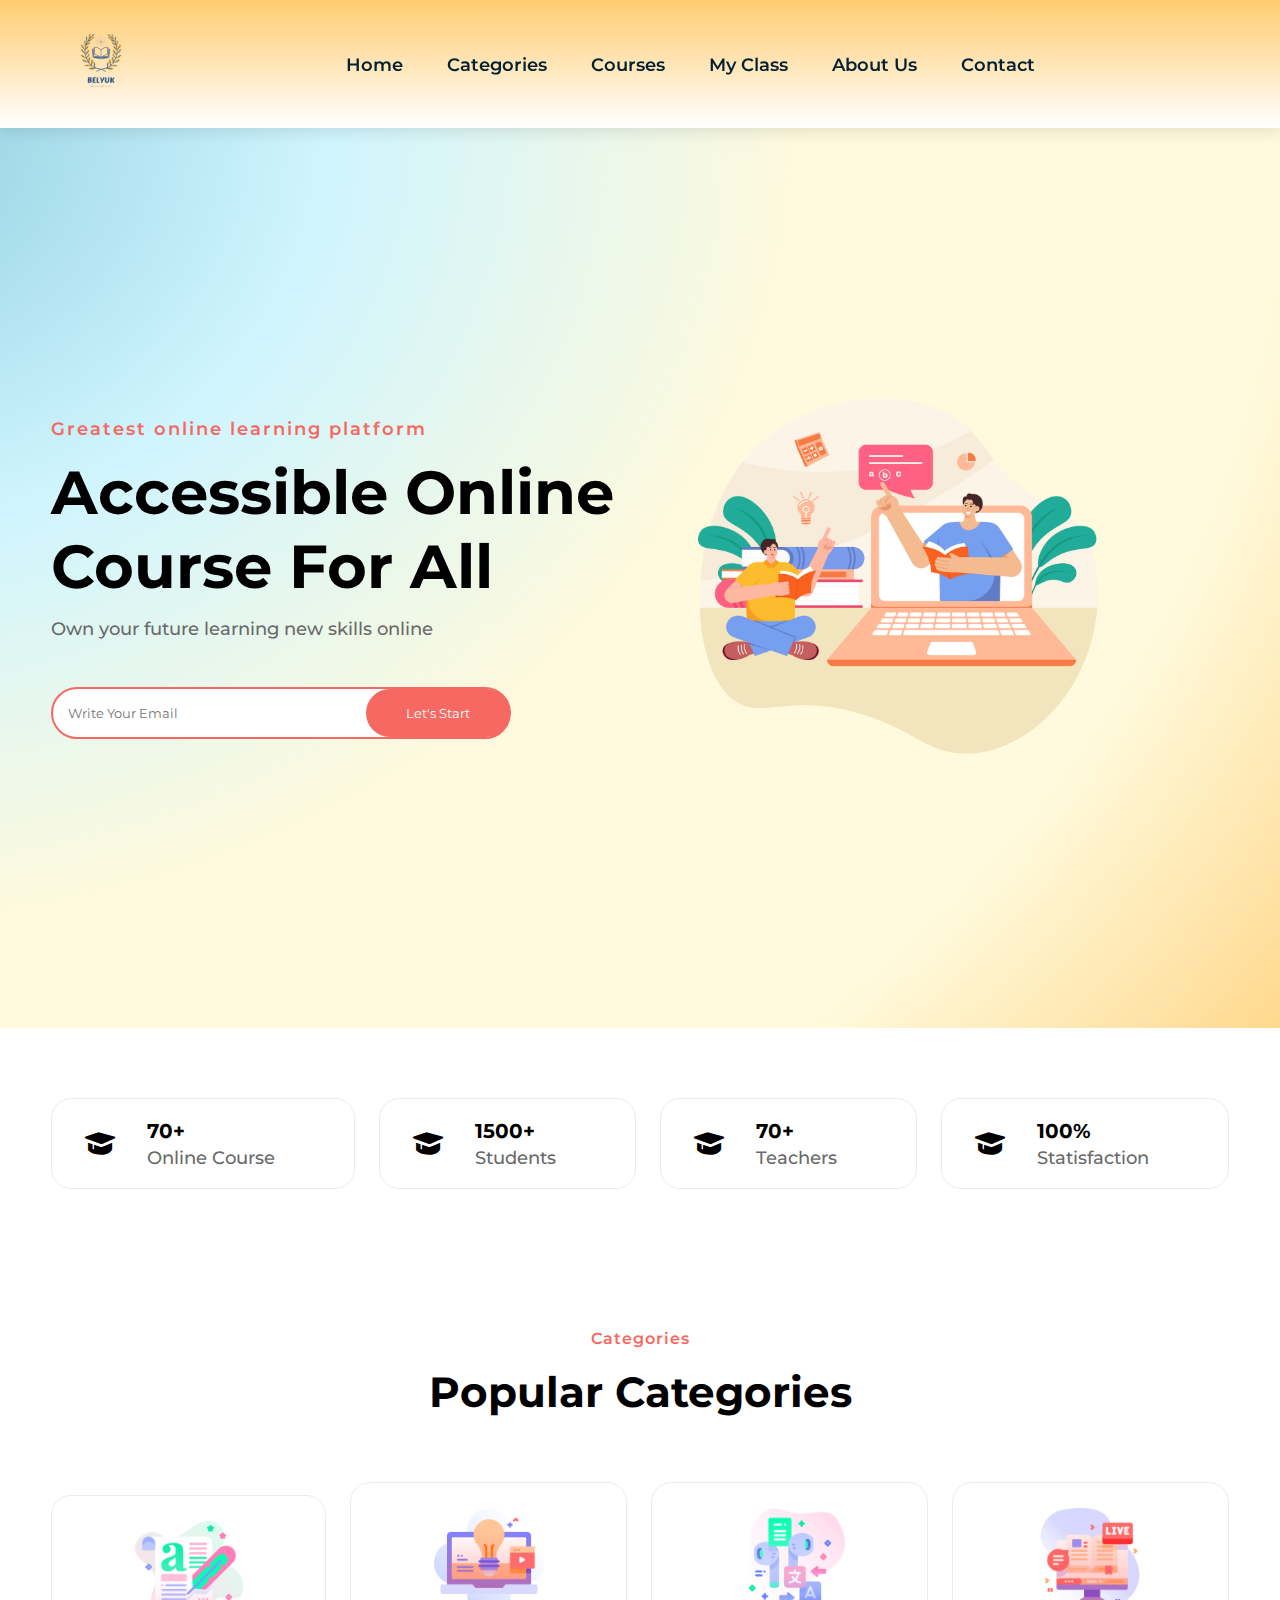
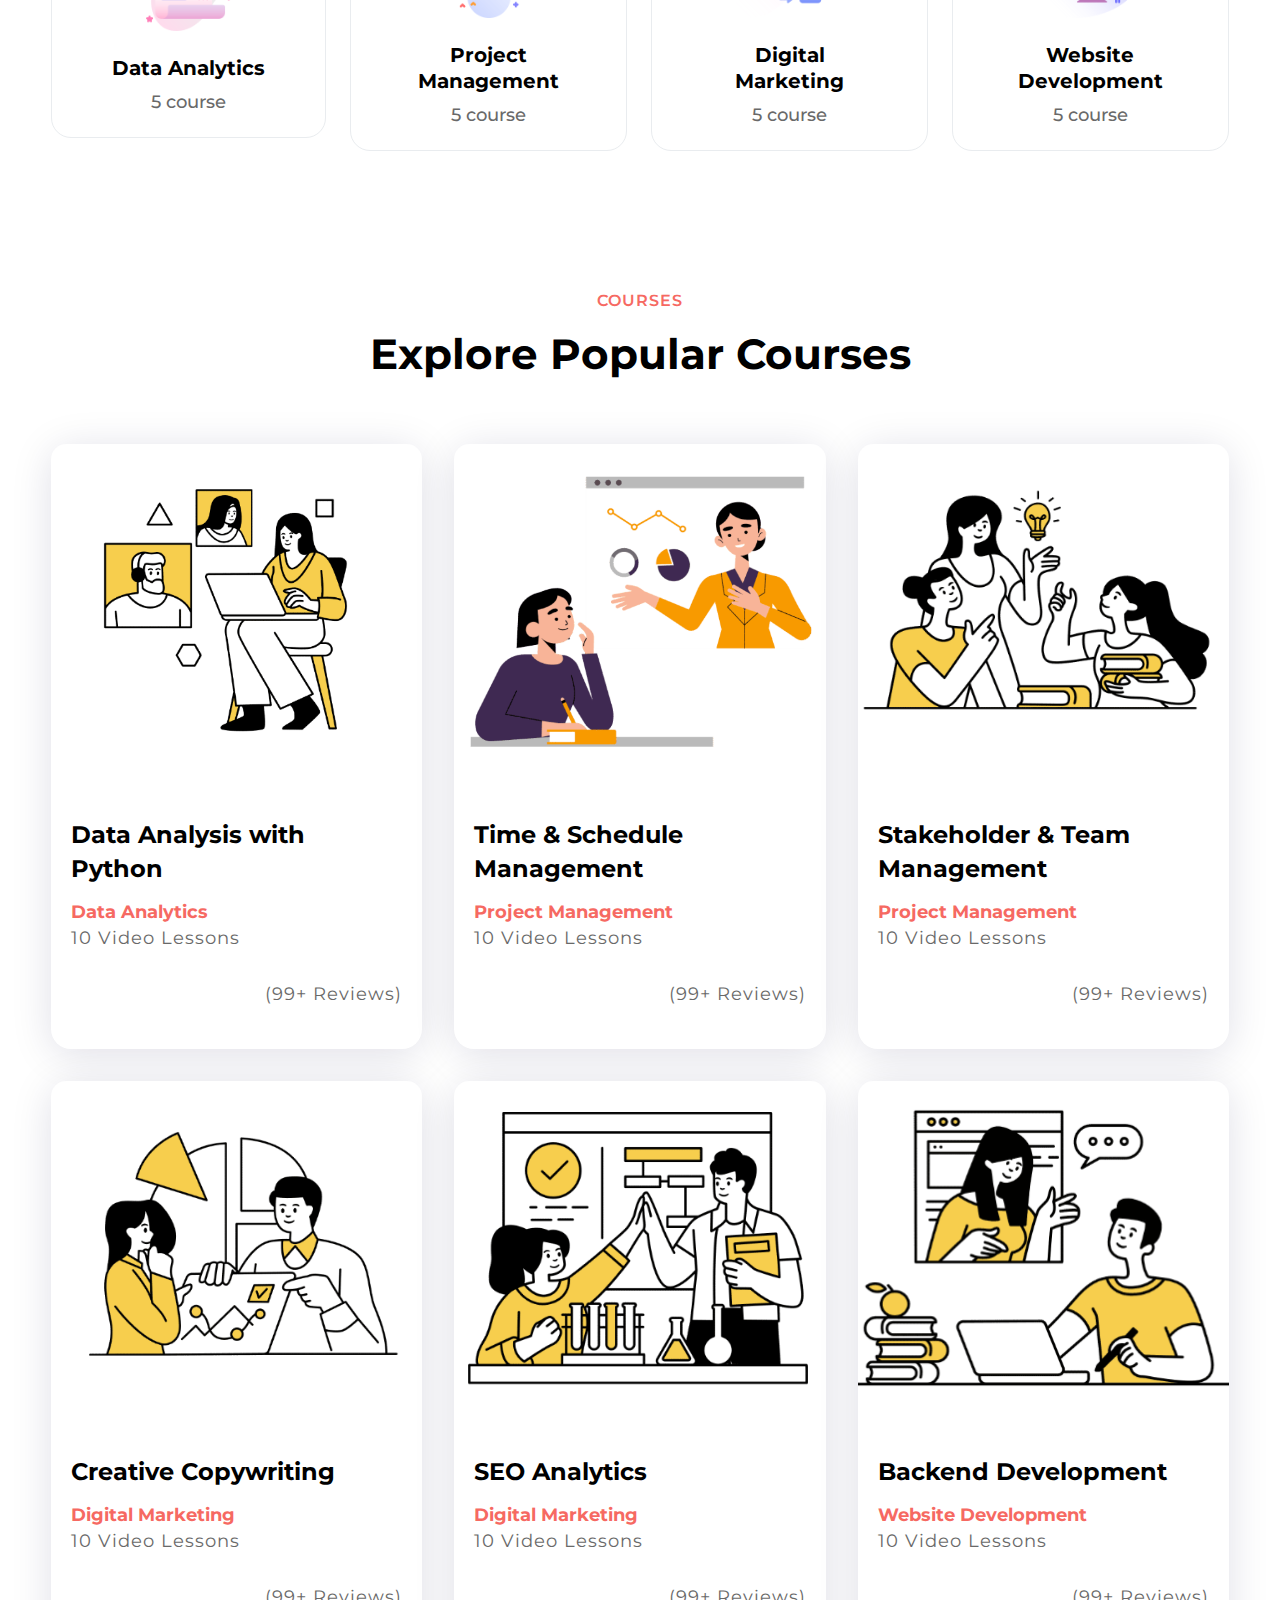
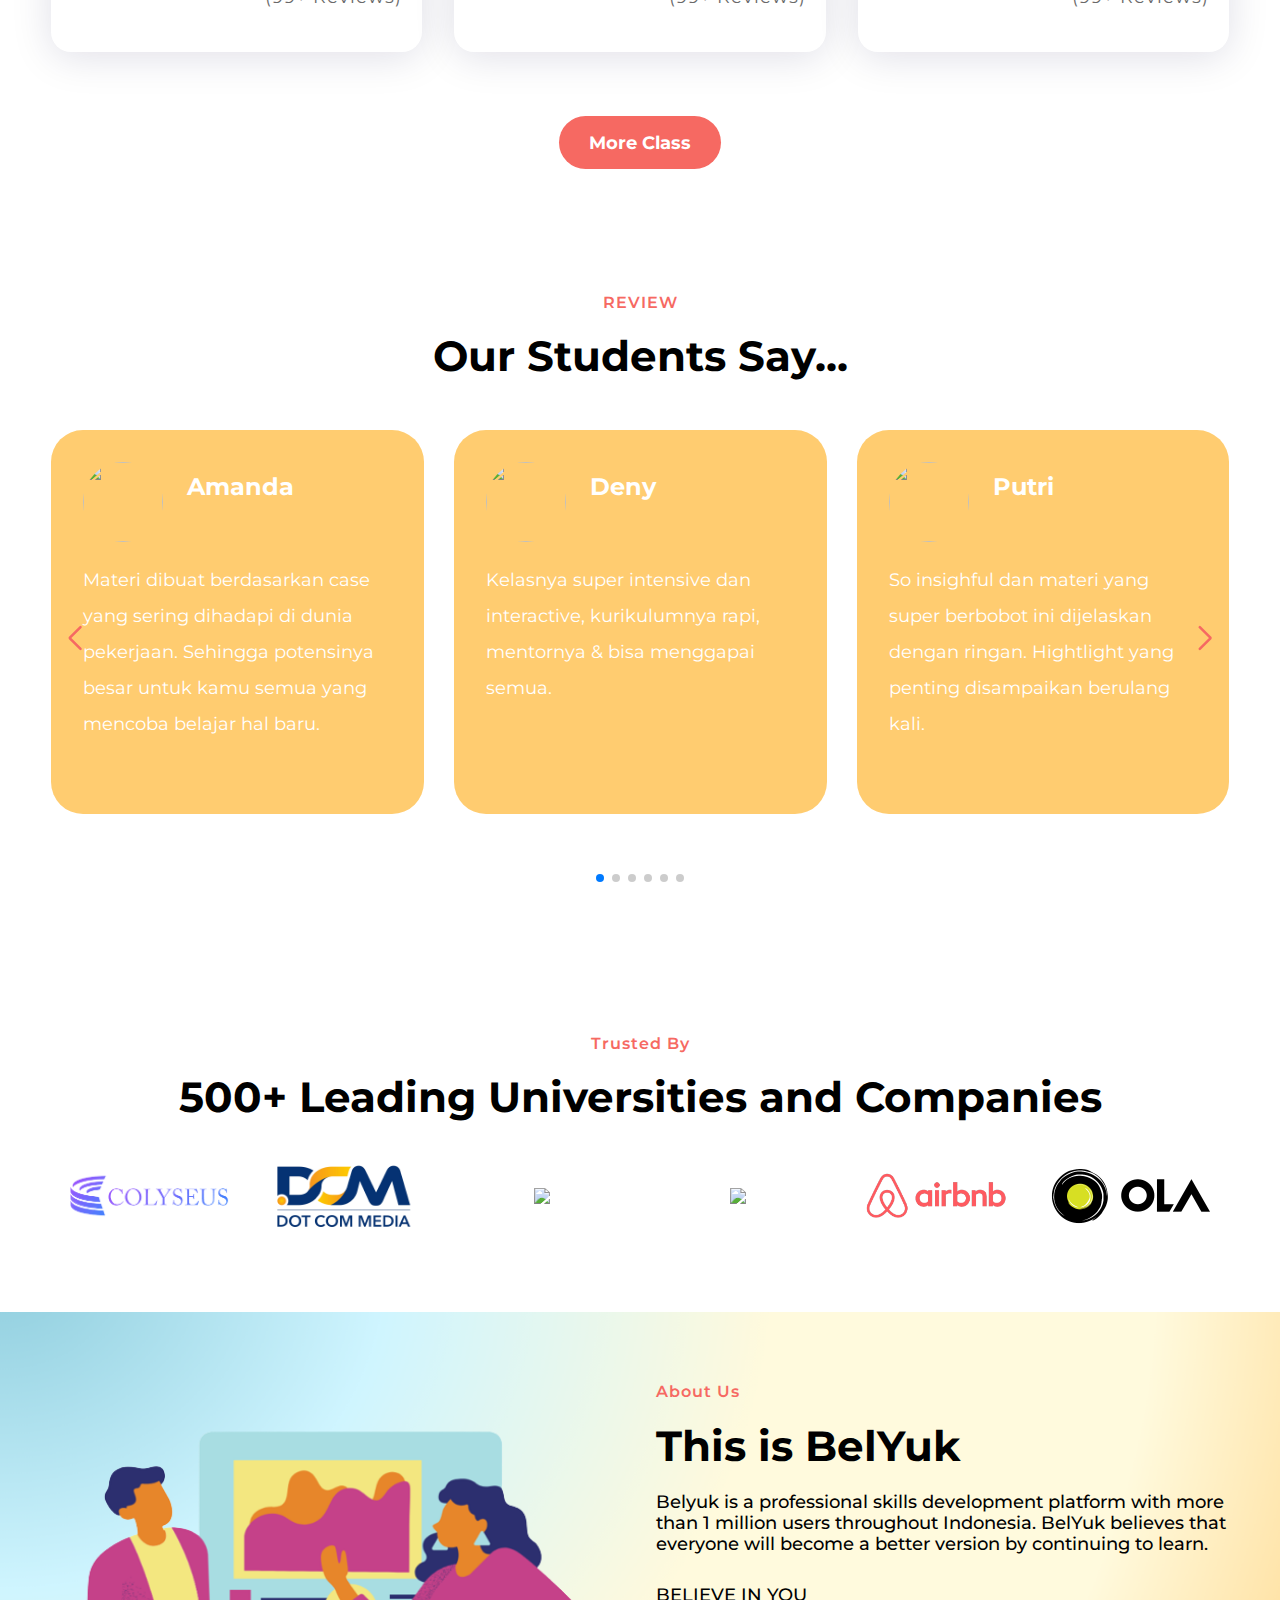
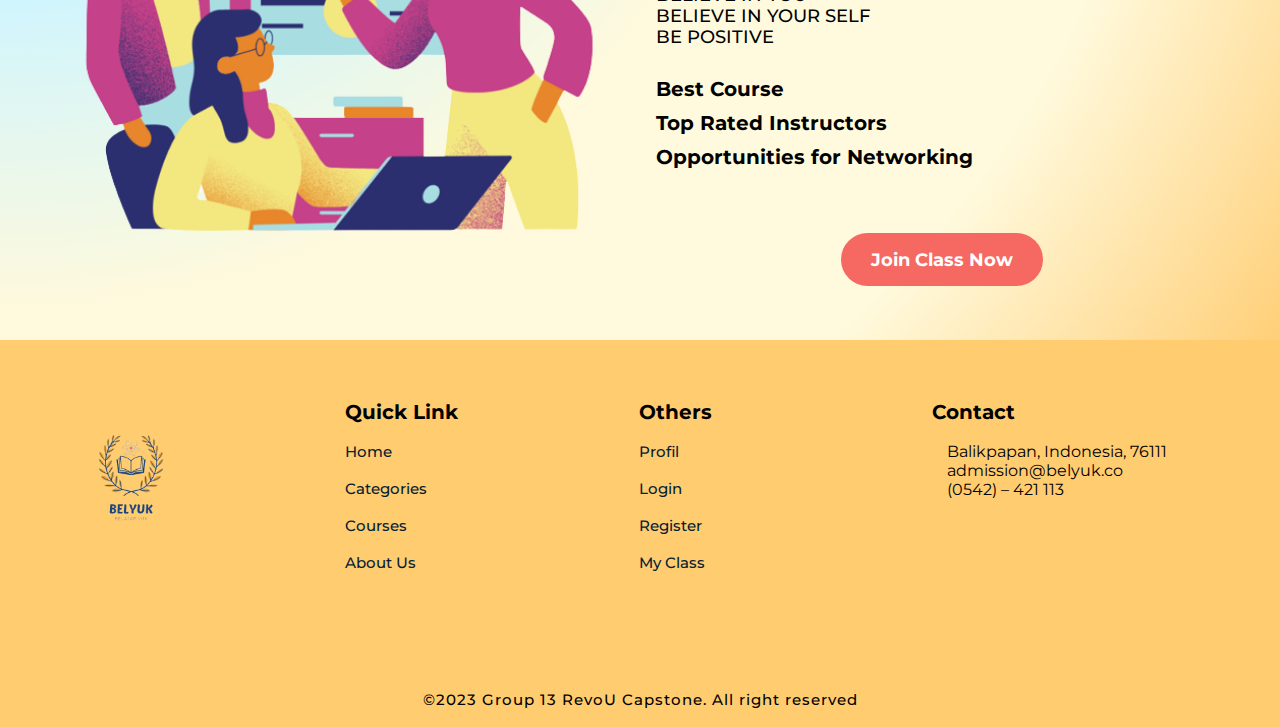
==== commit 2fde8e3f: "vidio materi" ====
--- a/index.html
+++ b/index.html
@@ -151,9 +151,9 @@
         <div class="row">
             <img src="img/course1.png">
             <div class="courses-text">
-                <h3>Digital Marketing</h3>
-                <h5>Rp590.000</h5>
-                <h6>2 Oktober 2023</h6>
+                <h3>Data Analysis with Python</h3>
+                <h5>Data Analytics</h5>
+                <h6>10 Video Lessons</h6>
                 <div class="rating">
                     <div class="star">
                         <a href="#"><i class="fa-solid fa-star"></i></a>
@@ -172,9 +172,9 @@
         <div class="row">
             <img src="img/course2.png">
             <div class="courses-text">
-                <h3>Data Analysis</h3>
-                <h5>Rp590.000</h5>
-                <h6>2 Oktober 2023</h6>
+                <h3>Time & Schedule Management</h3>
+                <h5>Project Management</h5>
+                <h6>10 Video Lessons</h6>
                 <div class="rating">
                     <div class="star">
                         <a href="#"><i class="fa-solid fa-star"></i></a>
@@ -193,9 +193,9 @@
         <div class="row">
             <img src="img/course3.png">
             <div class="courses-text">
-                <h3>Product Management</h3>
-                <h5>Rp590.000</h5>
-                <h6>16 Oktober 2023</h6>
+                <h3>Stakeholder & Team Management</h3>
+                <h5>Project Management</h5>
+                <h6>10 Video Lessons</h6>
                 <div class="rating">
                     <div class="star">
                         <a href="#"><i class="fa-solid fa-star"></i></a>
@@ -214,9 +214,9 @@
         <div class="row">
             <img src="img/course4.png">
             <div class="courses-text">
-                <h3>UI UX Research & Design</h3>
-                <h5>Rp390.000</h5>
-                <i class="fi fi-sr-calendar"></i><h6>16 Oktober 2023</h6>
+                <h3>Creative Copywriting</h3>
+                <h5>Digital Marketing</h5>
+                <h6>10 Video Lessons</h6>
                 <div class="rating">
                     <div class="star">
                         <a href="#"><i class="fa-solid fa-star"></i></a>
@@ -235,9 +235,9 @@
         <div class="row">
             <img src="img/course5.png">
             <div class="courses-text">
-                <h3>Website Development</h3>
-                <h5>Rp490.000</h5>
-                <h6>30 Oktober 2023</h6>
+                <h3>SEO Analytics</h3>
+                <h5>Digital Marketing</h5>
+                <h6>10 Video Lessons</h6>
                 <div class="rating">
                     <div class="star">
                         <a href="#"><i class="fa-solid fa-star"></i></a>
@@ -256,9 +256,9 @@
         <div class="row">
             <img src="img/course6.png">
             <div class="courses-text">
-                <h3>Quality Assurance</h3>
-                <h5>Rp490.00</h5>
-                <h6>30 Oktober 2023</h6>
+                <h3>Backend Development</h3>
+                <h5>Website Development</h5>
+                <h6>10 Video Lessons</h6>
                 <div class="rating">
                     <div class="star">
                         <a href="#"><i class="fa-solid fa-star"></i></a>
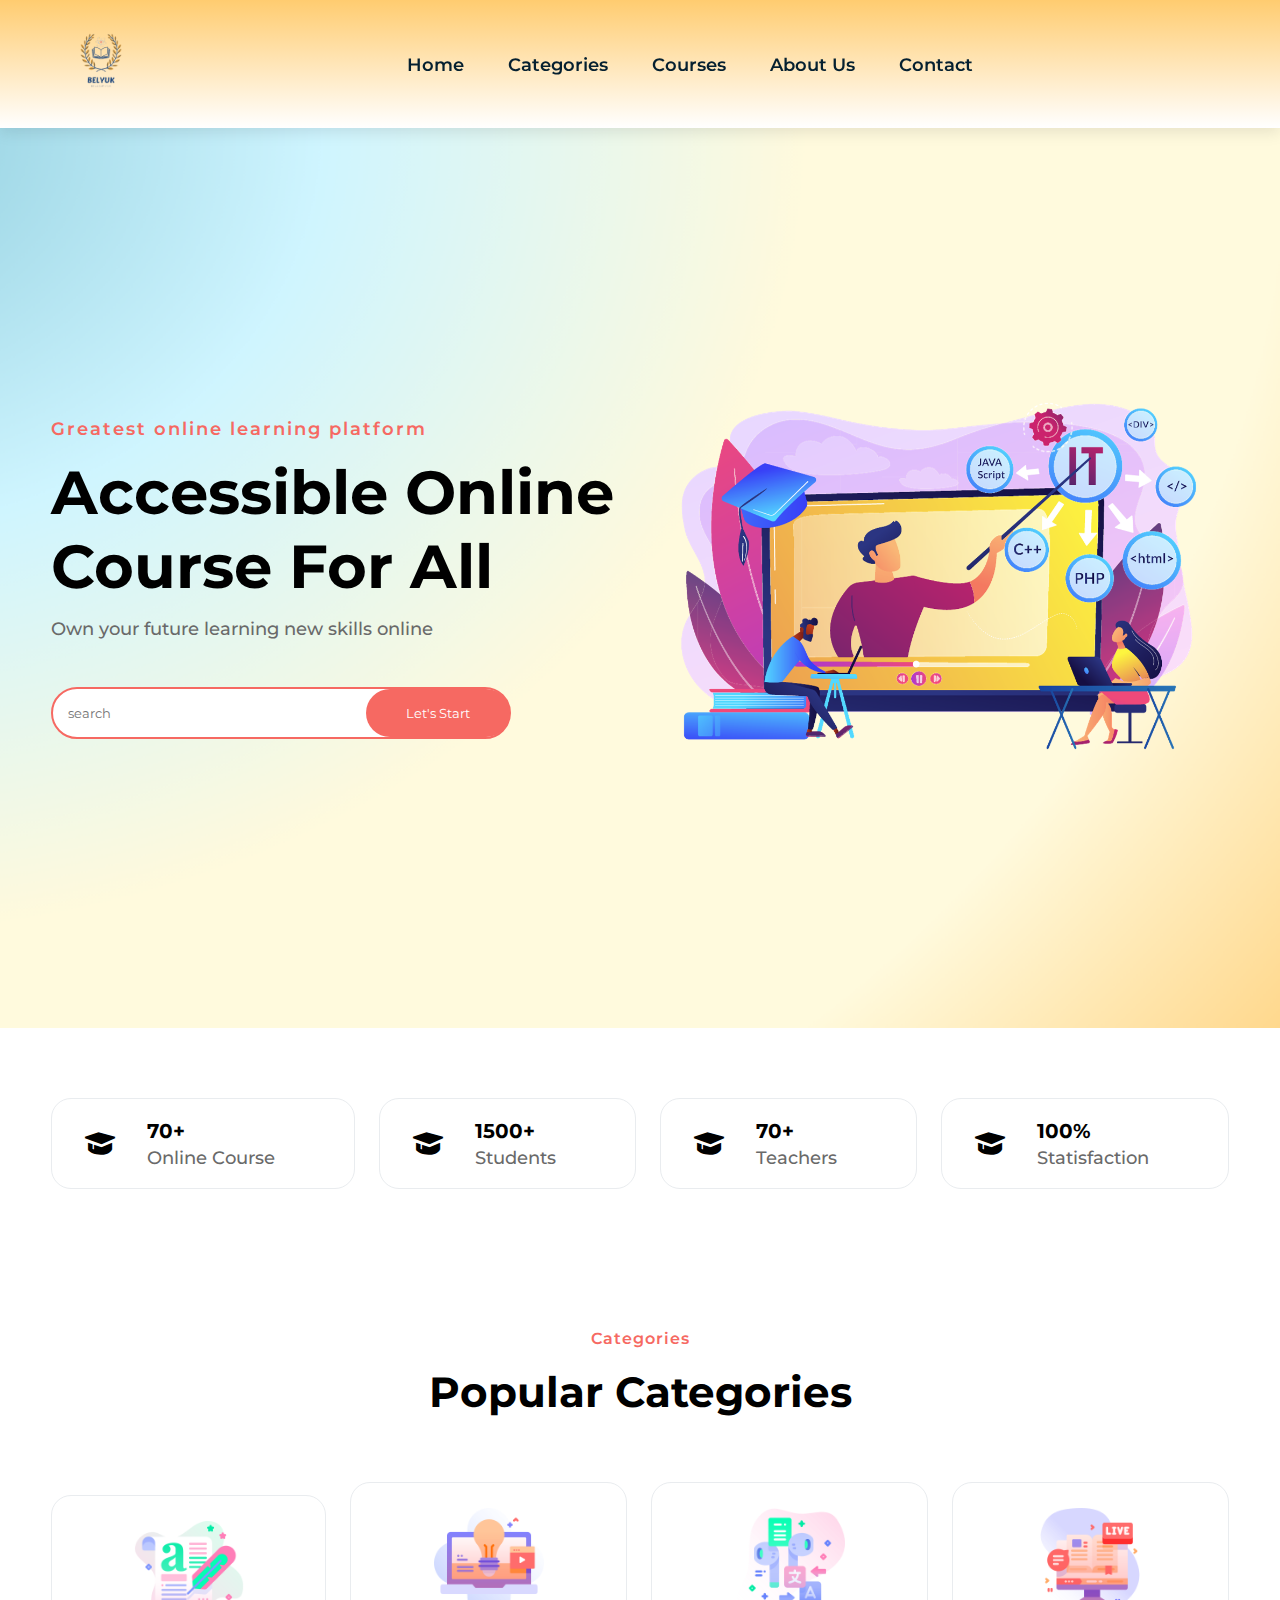
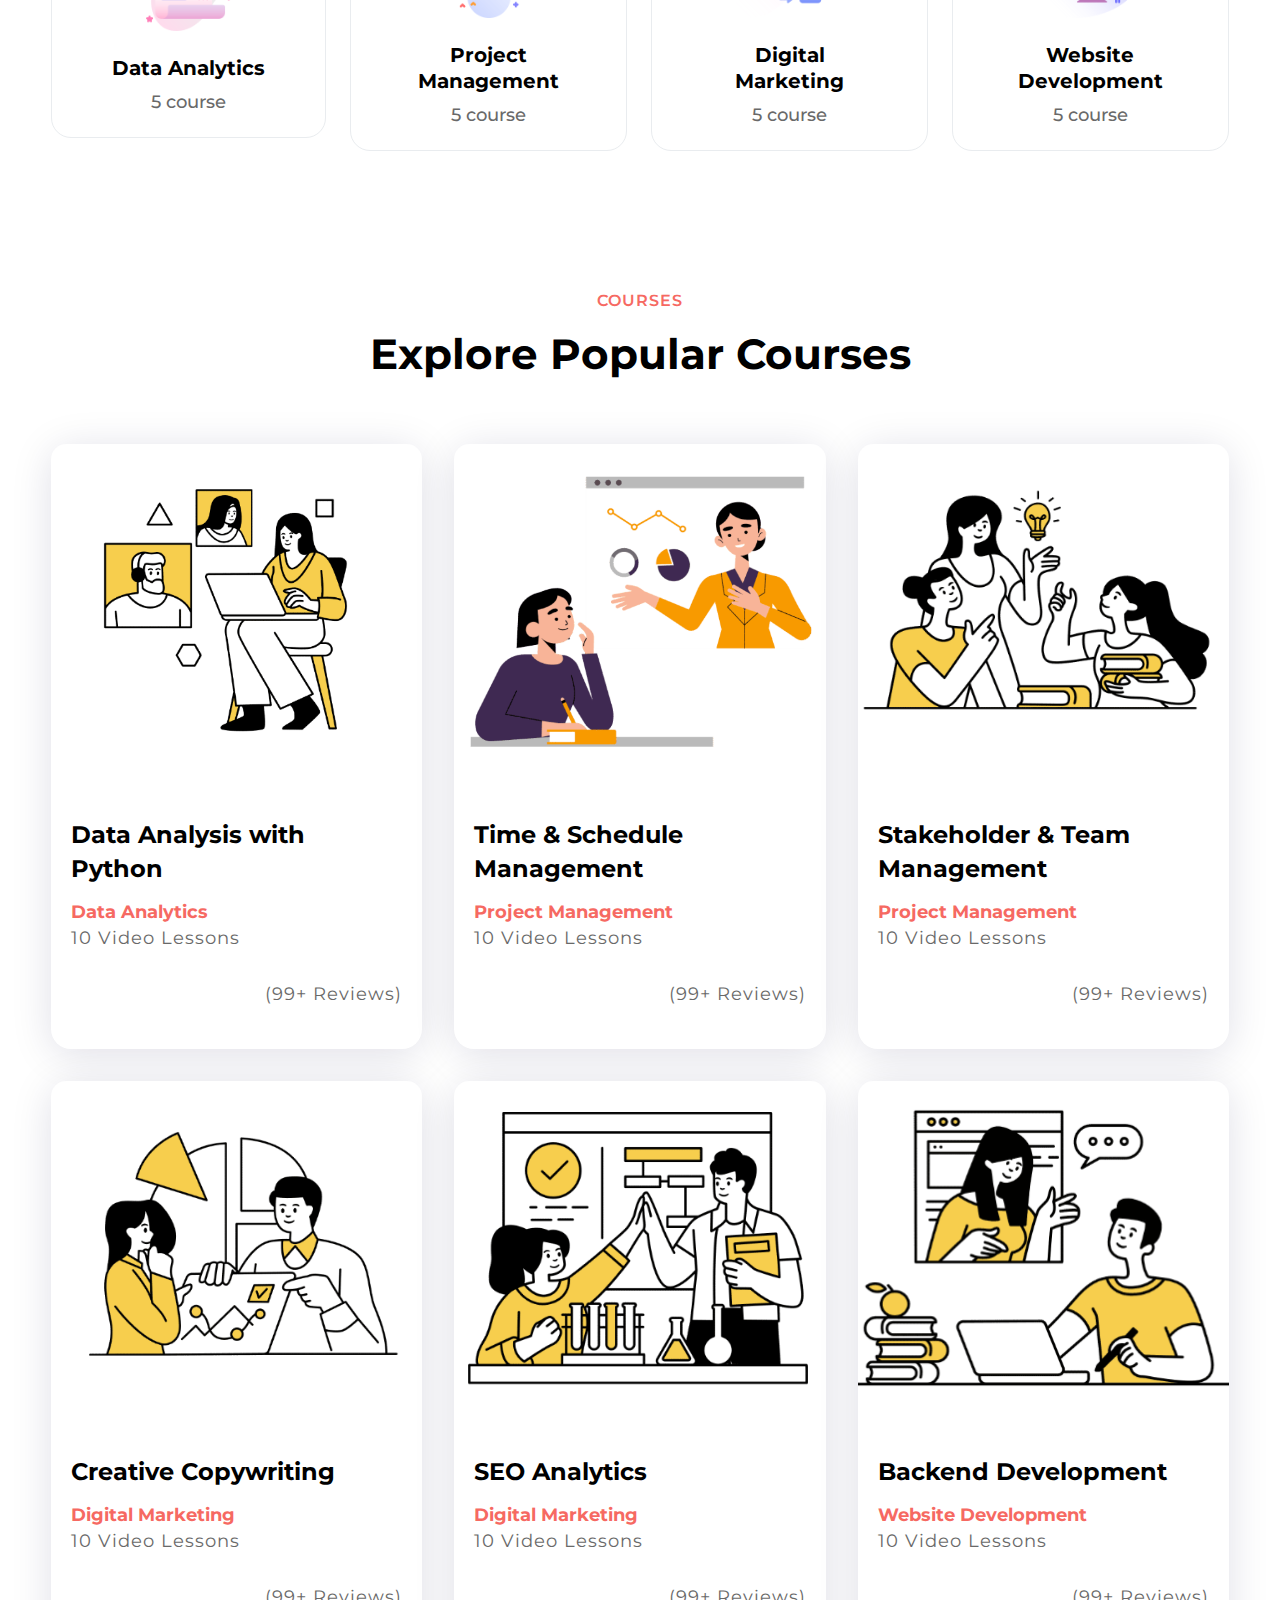
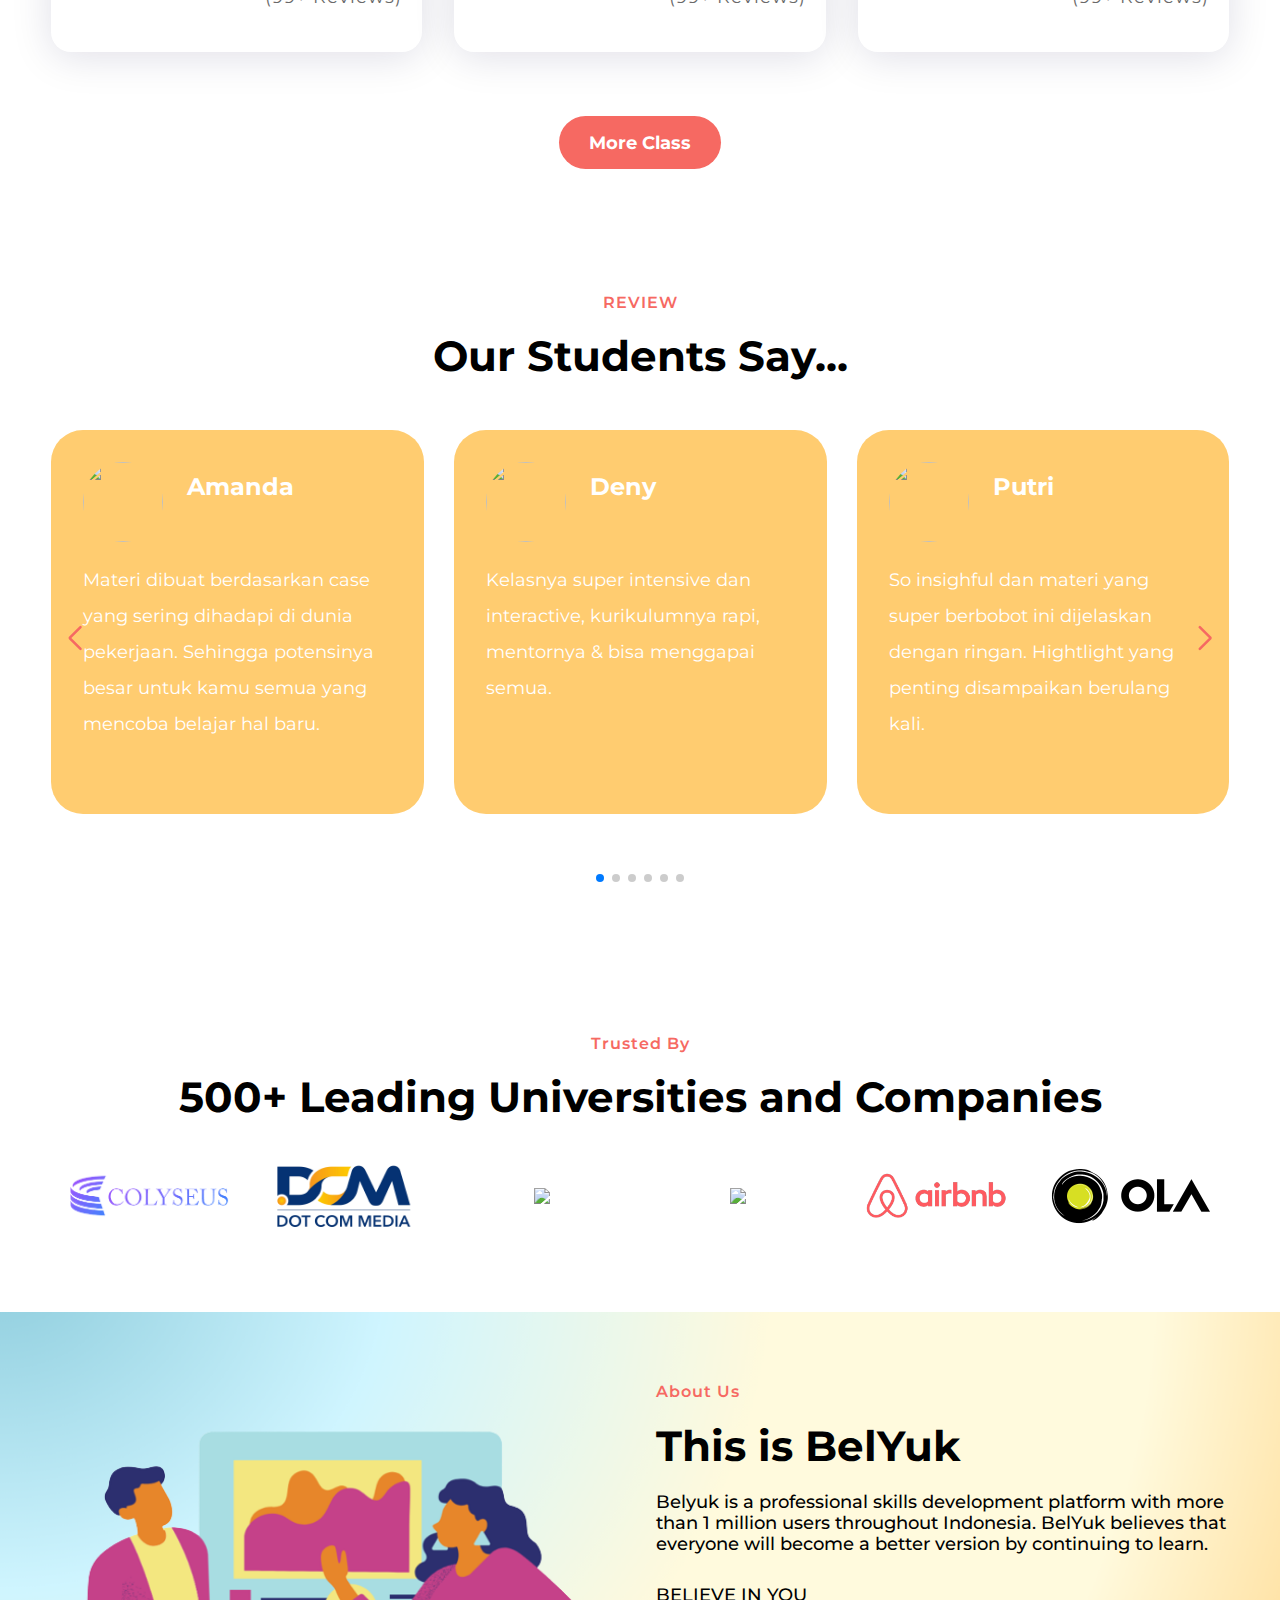
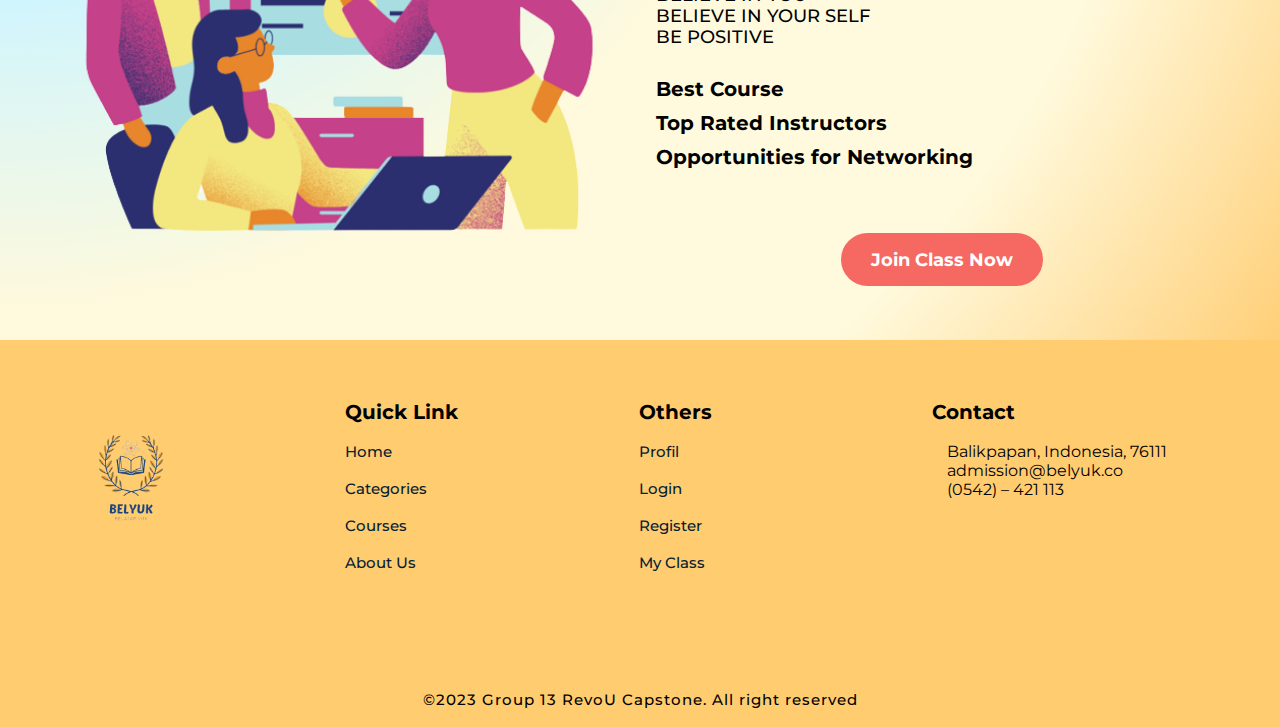
==== commit bc1ebdb2: "regist amanda" ====
--- a/index.html
+++ b/index.html
@@ -32,15 +32,11 @@
         <li><a href="#home">Home</a></li>
         <li><a href="#categories">Categories</a></li>
         <li><a href="#courses">Courses</a></li>
-        <li><a href="#">My Class</a></li>
         <li><a href="#about">About Us</a></li>
         <li><a href="#contact">Contact</a></li>
     </ul>
 
     <div class="header-icons">
-        <!-- <a href="#"><i class='bx bxs-user'></i></a>
-        <a href="#"><i class='bx bx-heart'></i></a>
-        <a href="#"><i class='bx bx-cart'></i></a> -->
         <a href="#"><i class="bx bx-menu" id="menu-icon"></i></a>
     </div>
 </header>
@@ -51,17 +47,17 @@
     <div class="home-text"> 
        <h6>Greatest online learning platform</h6>
        <h1>Accessible Online Course For All</h1>
-       <P>Own your future learning new skills online</P>
+       <p>Own your future learning new skills online</p>
        <div class="latter">
            <form>
-               <input type="email" placeholder="Write Your Email" required>
+               <input id="searchInput" type="text" placeholder="search" required>
                <input type="submit" value="Let's Start" required>
            </form>
        </div>
     </div>
     
     <div class="home-img">
-       <img src="img/home.png"> 
+       <img src="img/home logo.png"> 
     </div>
 </section>
 <!-- end home section -->
@@ -134,9 +130,6 @@
             <p>5 course</p>
         </div>
     </div>
-    <!-- <div class="main-btn">
-        <a href="#" class="btn">All Categories</a>
-    </div> -->
 </section>
 <!-- end categories section -->
 
@@ -449,7 +442,7 @@
         <h4><i class="fa-regular fa-circle-check"></i> Top Rated Instructors</h4>
         <h4><i class="fa-regular fa-circle-check"></i> Opportunities for Networking</h4>
         <div class="main-btn">
-            <a href="#" class="btn">Join Class Now</a>
+            <a href="regist.html" class="btn">Join Class Now</a>
         </div>
     </div>
 </section>
--- a/css/style.css
+++ b/css/style.css
@@ -126,7 +126,7 @@
     top: 2px;
     right: 1px;
 }
-.home-img i{
+.home-img img{
     height: auto;
     width: 100%;
 }
@@ -502,8 +502,8 @@
 }
 
 @media (max-width: 1050px) {
-    .root{
-        --big-font: 3.2rem;
+    :root{
+        --big-font: 3rem;
         --h2-font: 2rem;
         --p-font: 1rem;
         transition: .1s; 
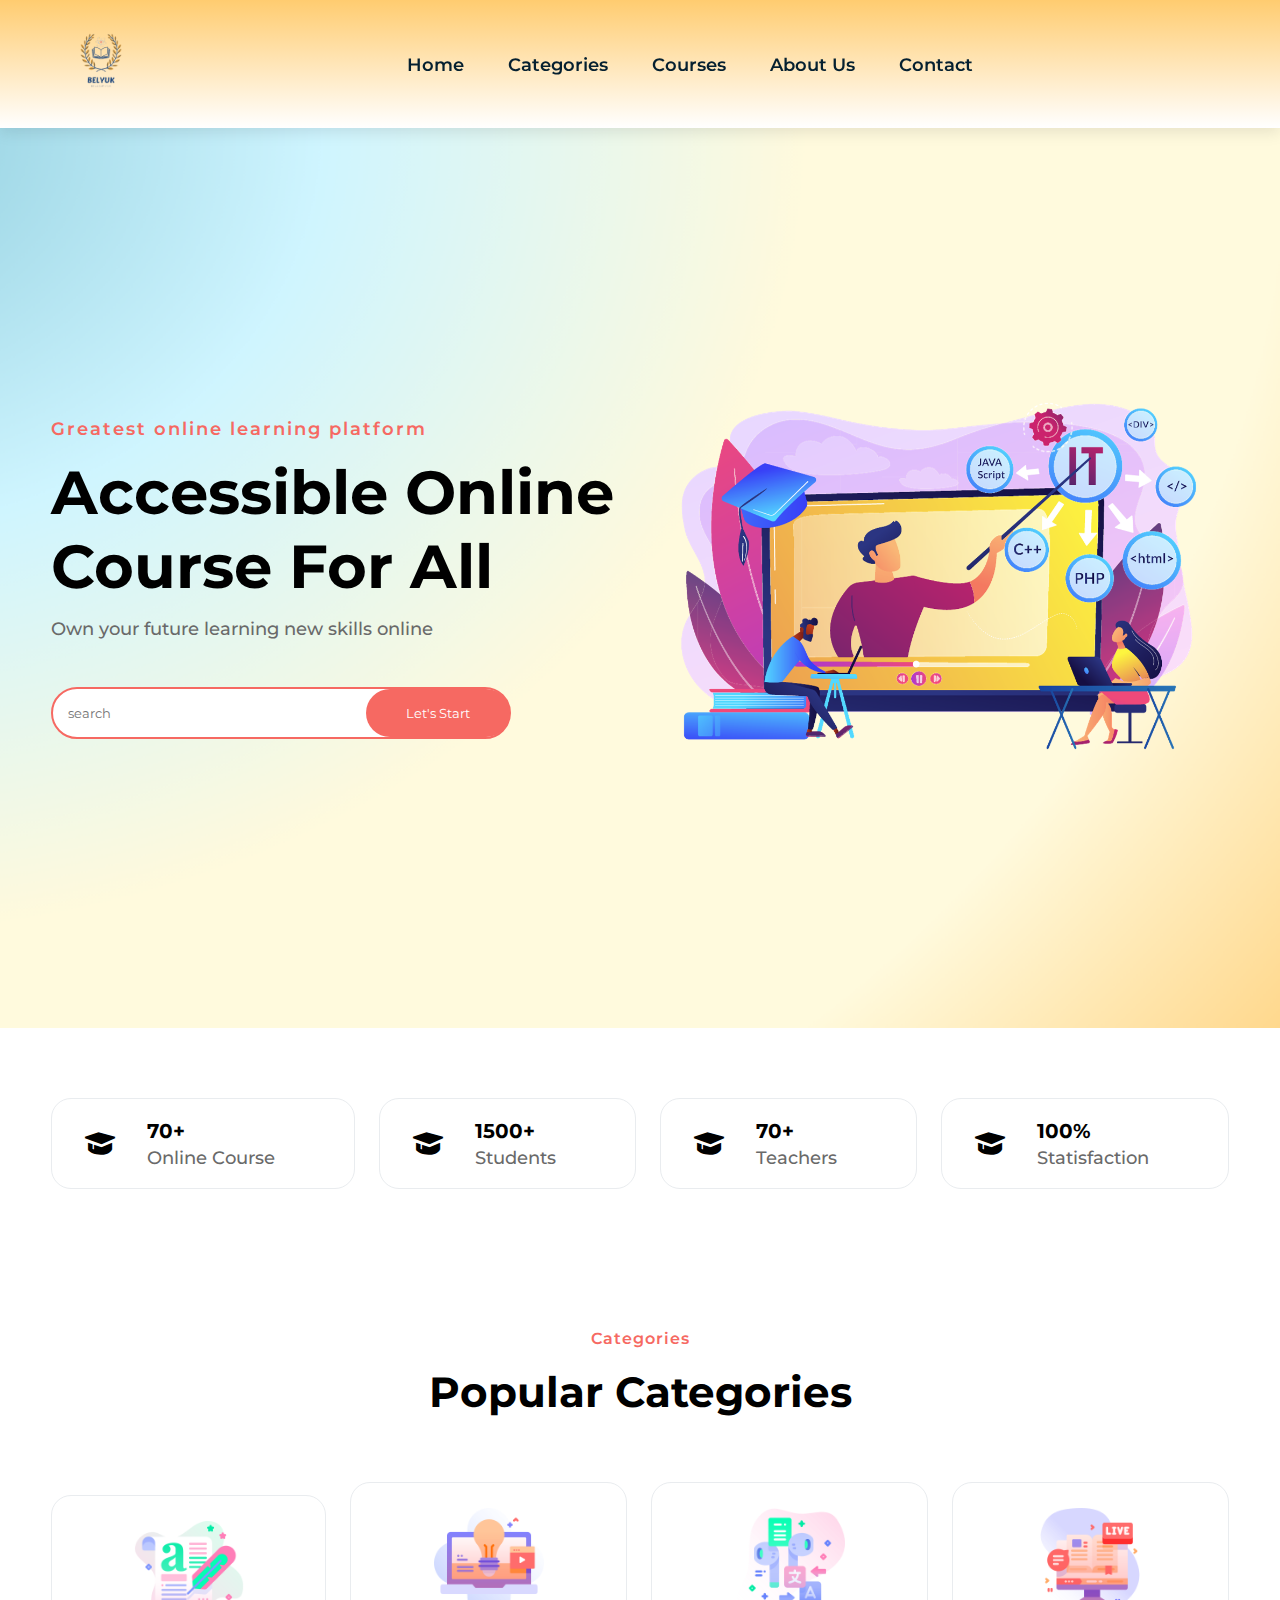
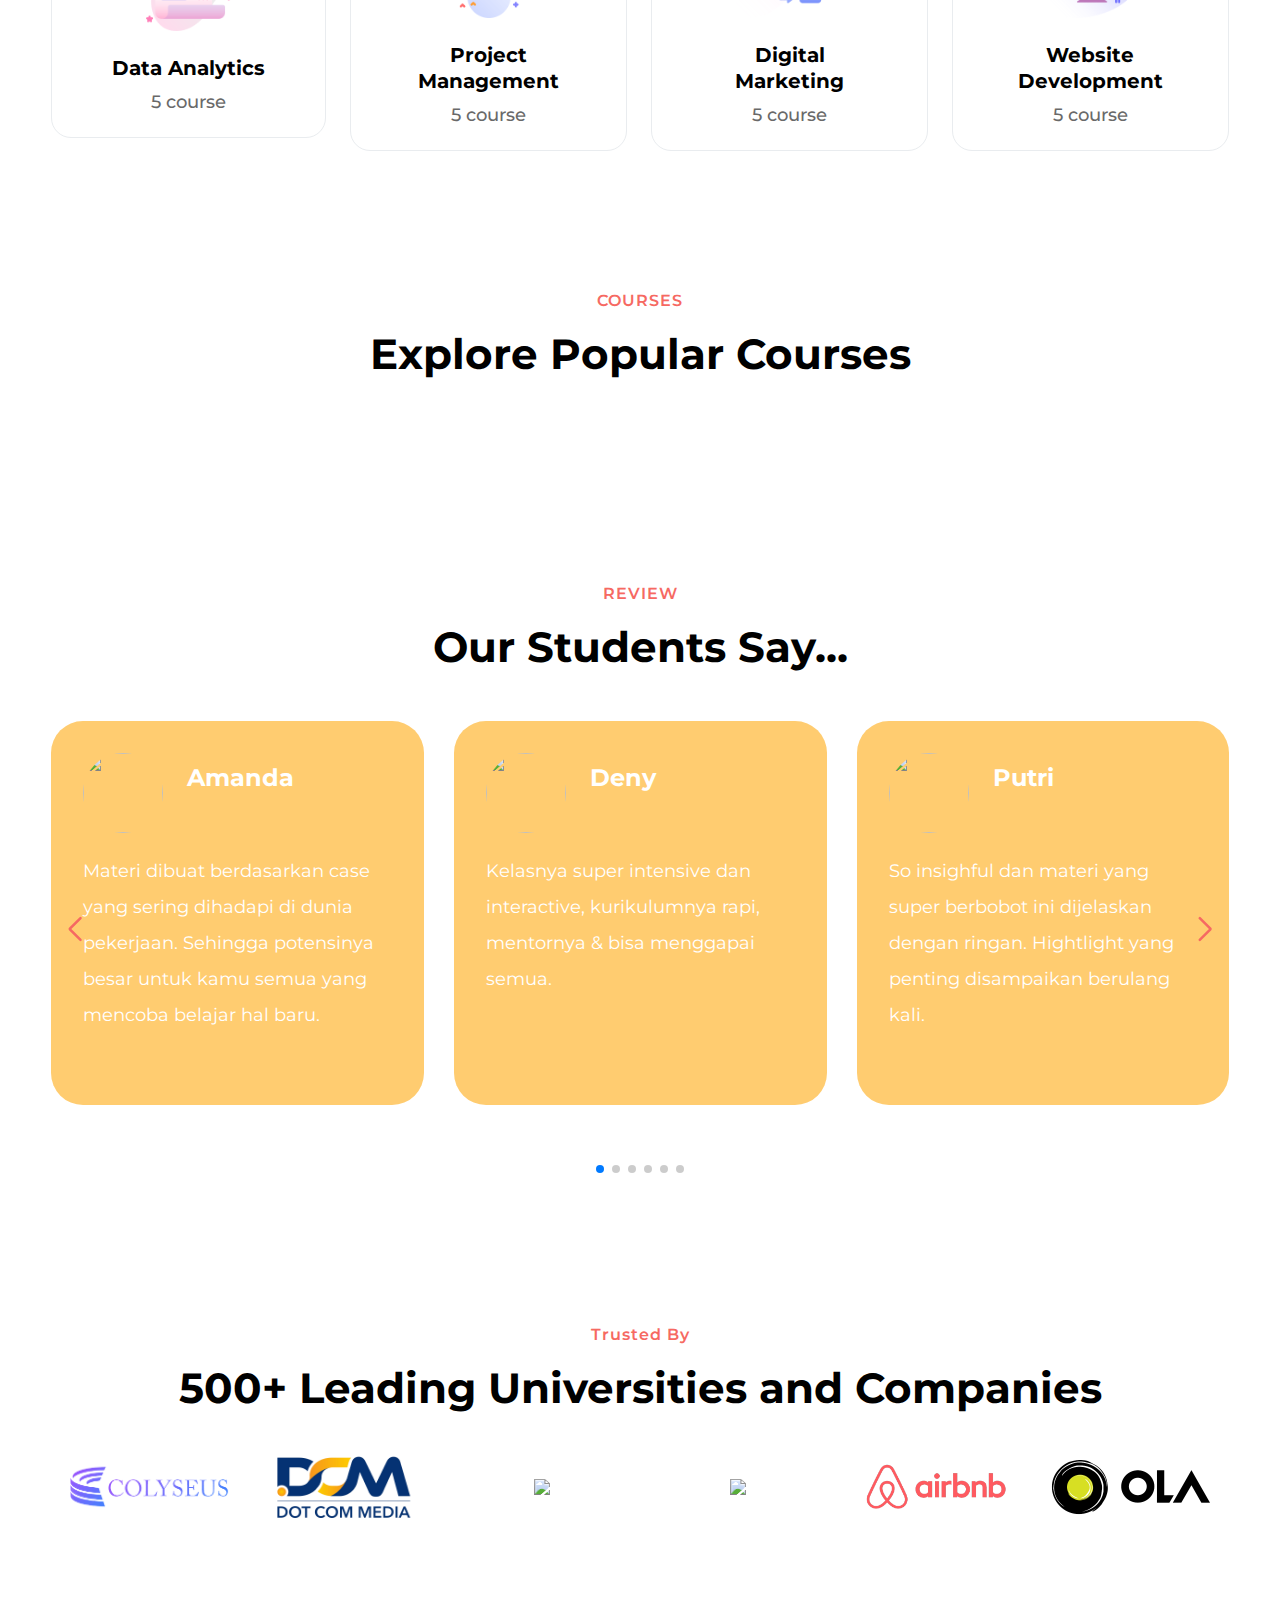
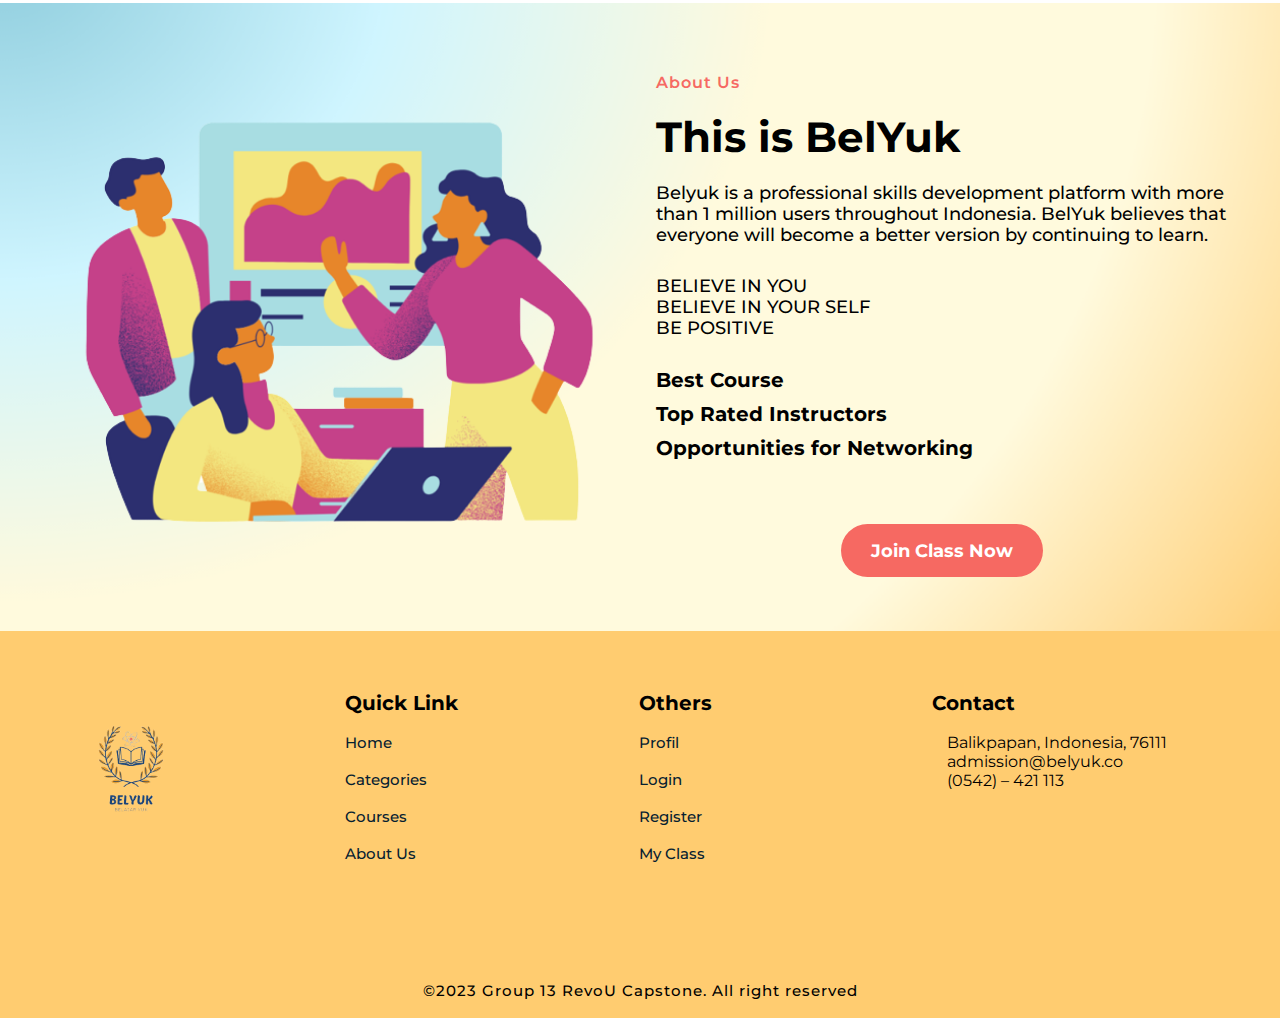
==== commit 9a24fc8d: "no more class" ====
--- a/index.html
+++ b/index.html
@@ -106,25 +106,25 @@
     </div>
 
     <div class="categories-content">
-        <div onclick="window.location.href='categories.html';" class="box">
+        <div onclick="window.location.href='categories1.html';" class="box">
             <img src="img/literature.png">
             <h3>Data Analytics</h3>
             <p>5 course</p>
         </div>
 
-        <div class="box">
+        <div onclick="window.location.href='categories2.html';" class="box">
             <img src="img/idea.png">
             <h3>Project Management</h3>
             <p>5 course</p>
         </div>
 
-        <div class="box">
+        <div onclick="window.location.href='categories3.html';" class="box">
             <img src="img/translator.png">
             <h3>Digital Marketing</h3>
             <p>5 course</p>
         </div>
 
-        <div class="box">
+        <div onclick="window.location.href='categories4.html';" class="box">
             <img src="img/study.png">
             <h3>Website Development</h3>
             <p>5 course</p>
@@ -141,7 +141,8 @@
     </div>
 
     <div class="courses-content">
-        <div class="row">
+
+        <!-- <div class="row">
             <img src="img/course1.png">
             <div class="courses-text">
                 <h3>Data Analysis with Python</h3>
@@ -265,12 +266,12 @@
                     </div>
                 </div>
             </div>
-        </div>
-    </div>
-
-    <div class="main-btn">
+        </div> -->
+    </div>
+
+    <!-- <div class="main-btn">
         <a href="courses.html" class="btn">More Class</a>
-    </div>
+    </div> -->
 </section>
 <!-- end course section -->
 
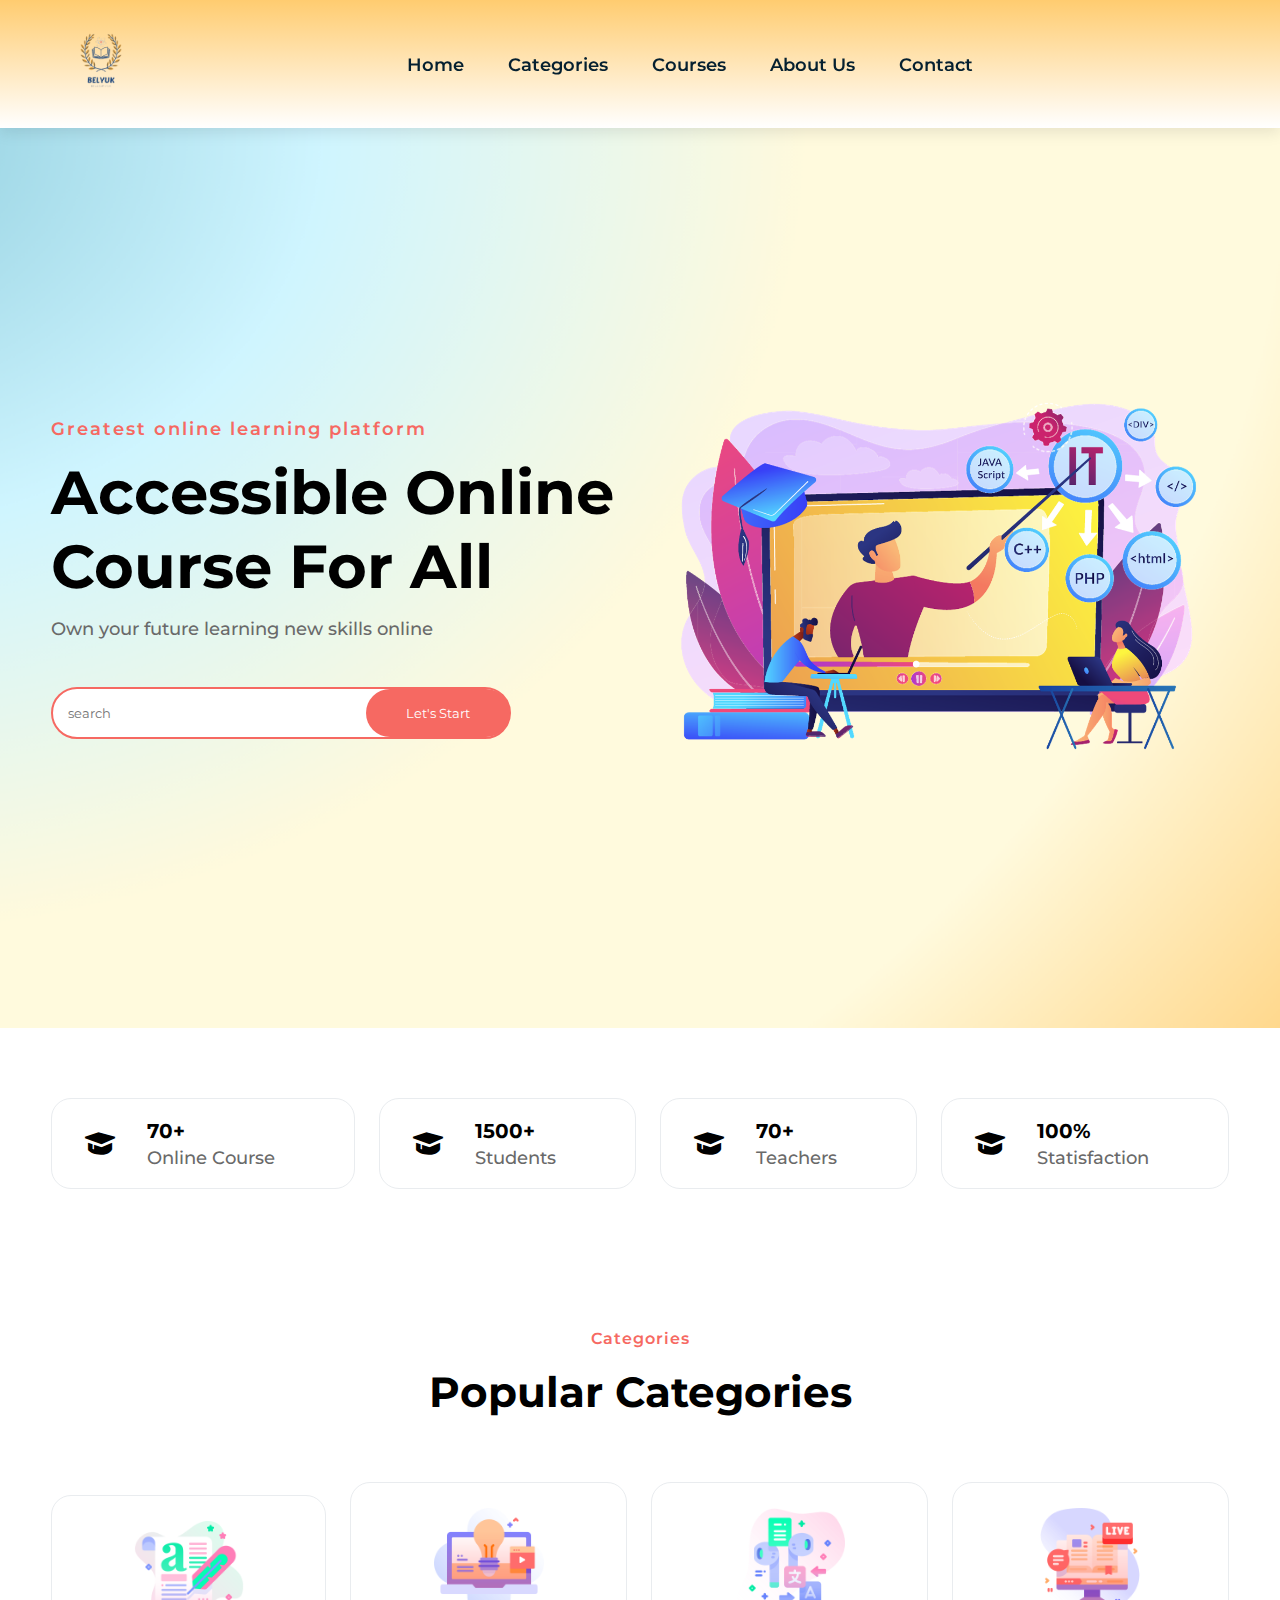
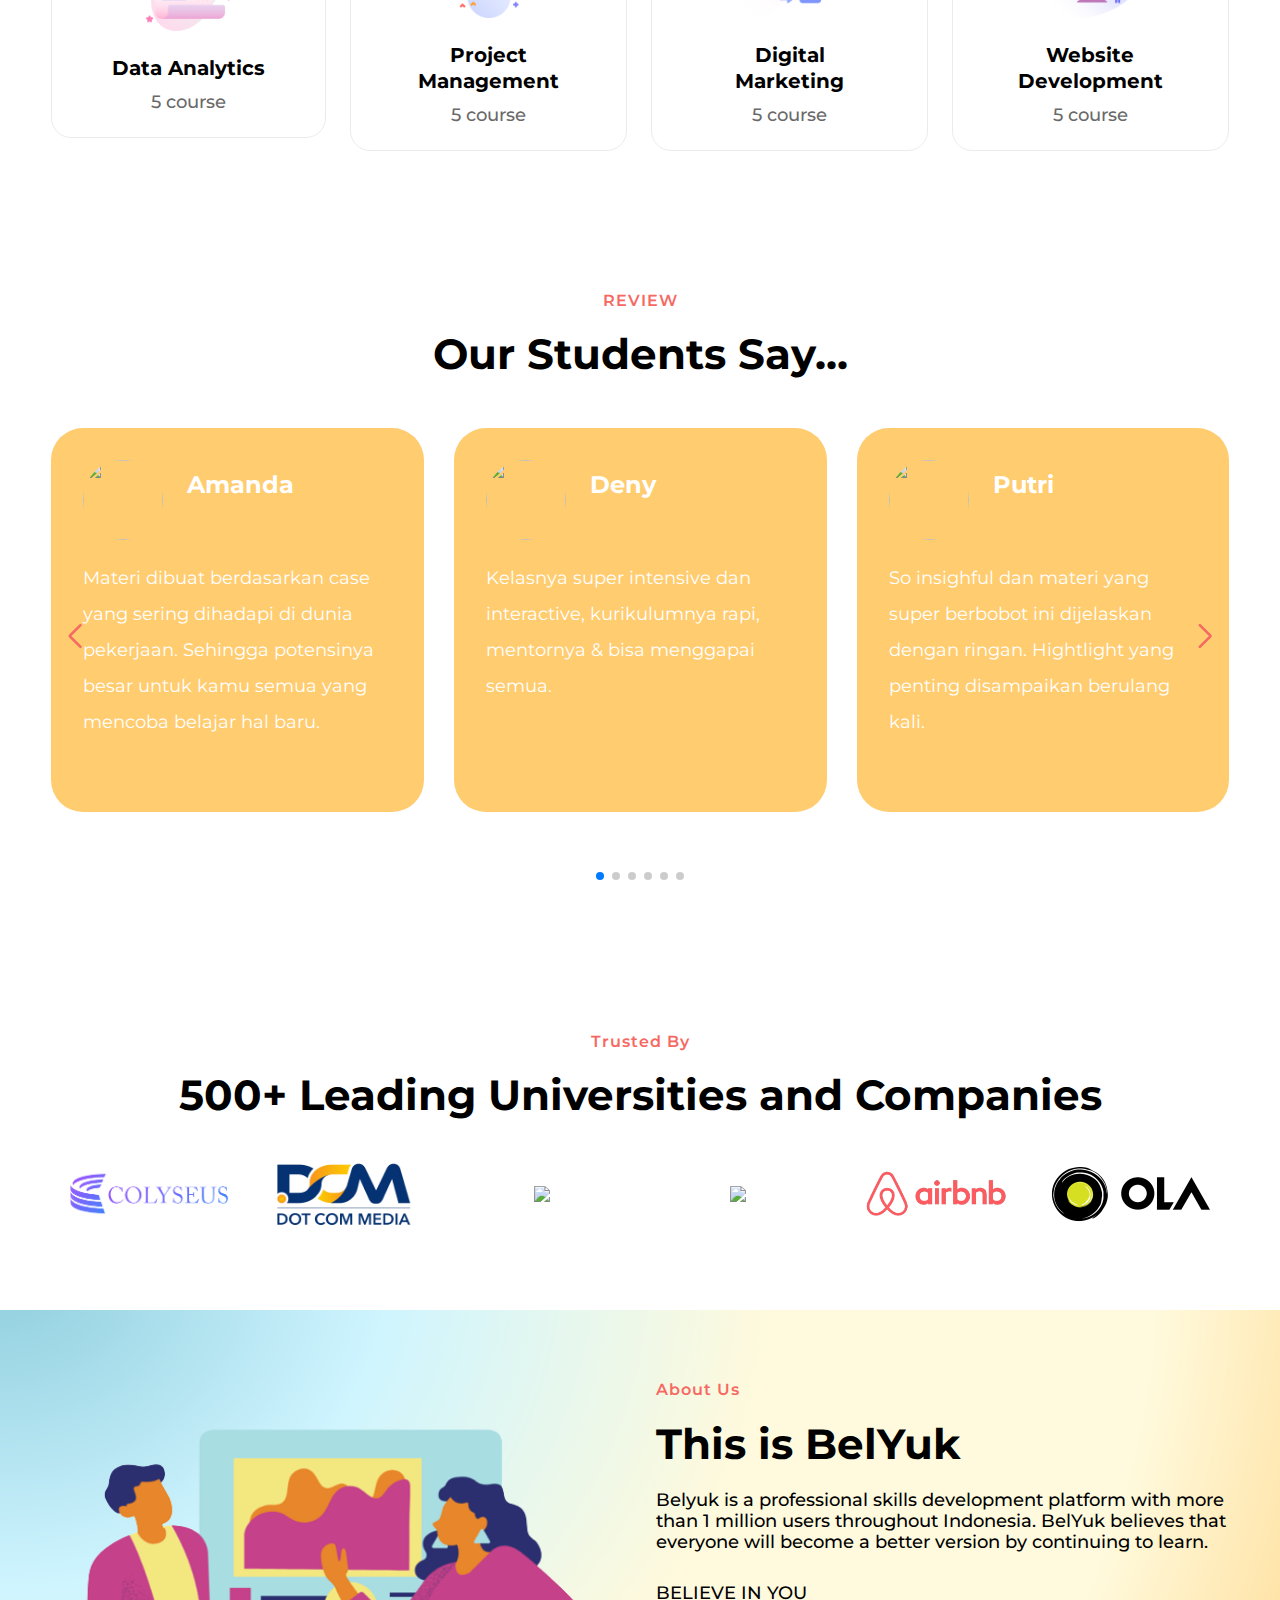
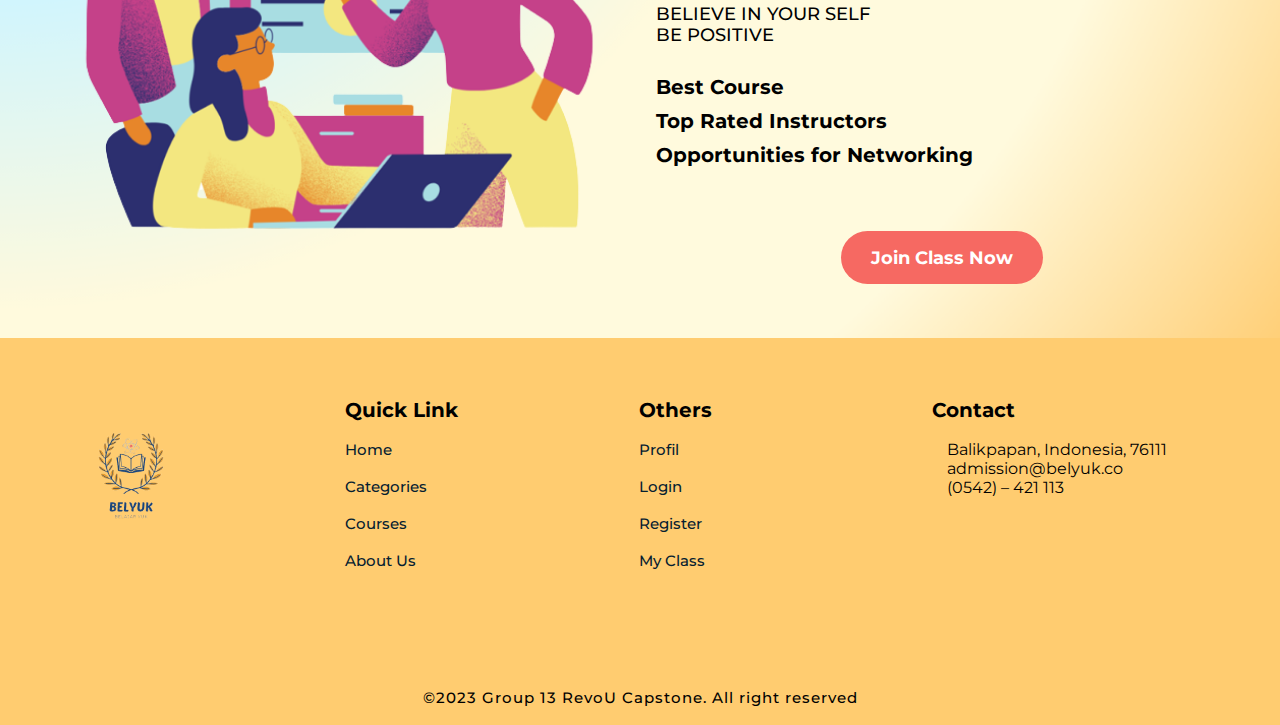
==== commit 1599540f: "fixation element" ====
--- a/index.html
+++ b/index.html
@@ -31,7 +31,7 @@
     <ul class="navbar">
         <li><a href="#home">Home</a></li>
         <li><a href="#categories">Categories</a></li>
-        <li><a href="#courses">Courses</a></li>
+        <li><a href="courses.html">Courses</a></li>
         <li><a href="#about">About Us</a></li>
         <li><a href="#contact">Contact</a></li>
     </ul>
@@ -134,13 +134,13 @@
 <!-- end categories section -->
 
 <!-- start course section -->
-<section class="courses" id="courses">
+<!-- <section class="courses" id="courses">
     <div class="center-text">
         <h5>COURSES</h5>
         <h2>Explore Popular Courses</h2>
     </div>
 
-    <div class="courses-content">
+    <div class="courses-content"> -->
 
         <!-- <div class="row">
             <img src="img/course1.png">
@@ -466,7 +466,7 @@
             <h4 class="text-footer">Quick Link</h4>
             <li><a href="#home">Home</a></li>
             <li><a href="#categories">Categories</a></li>
-            <li><a href="#courses">Courses</a></li>
+            <li><a href="courses.html">Courses</a></li>
             <li><a href="#about">About Us</a></li>
         </div>
 
